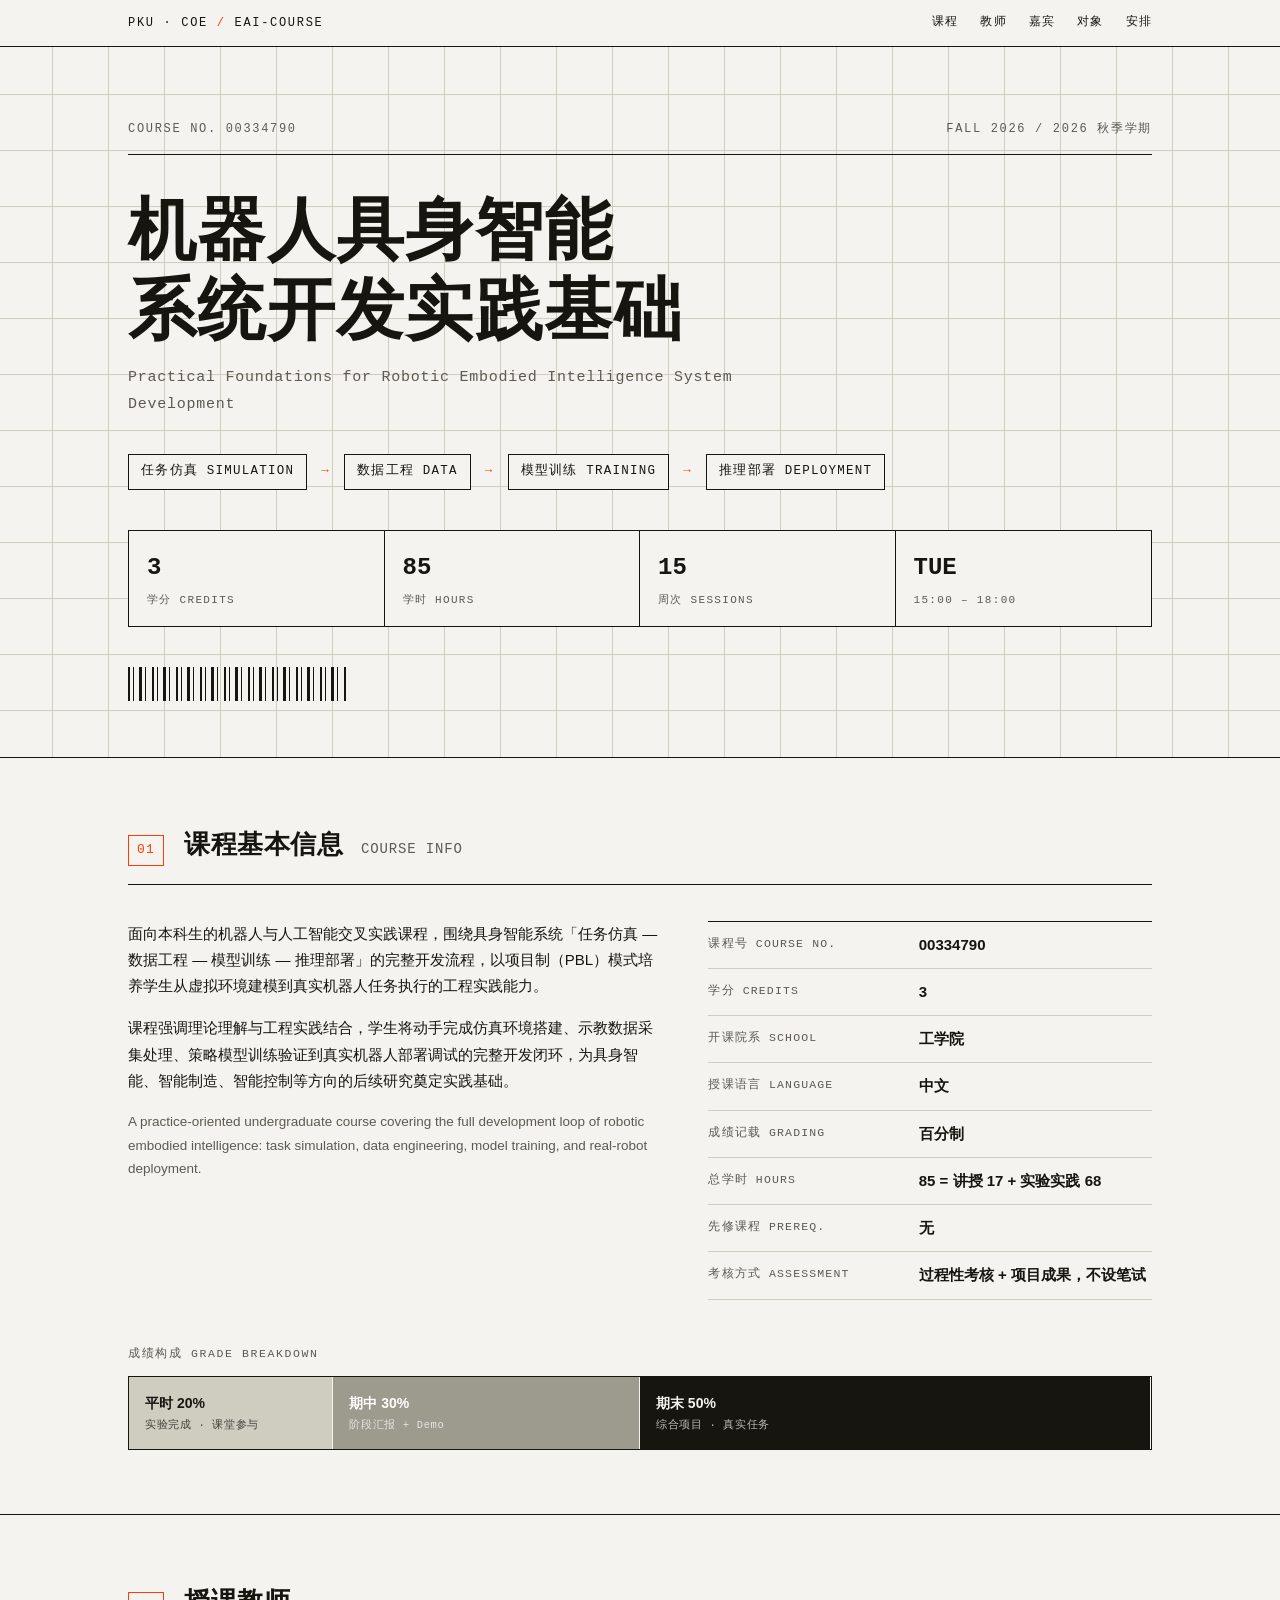
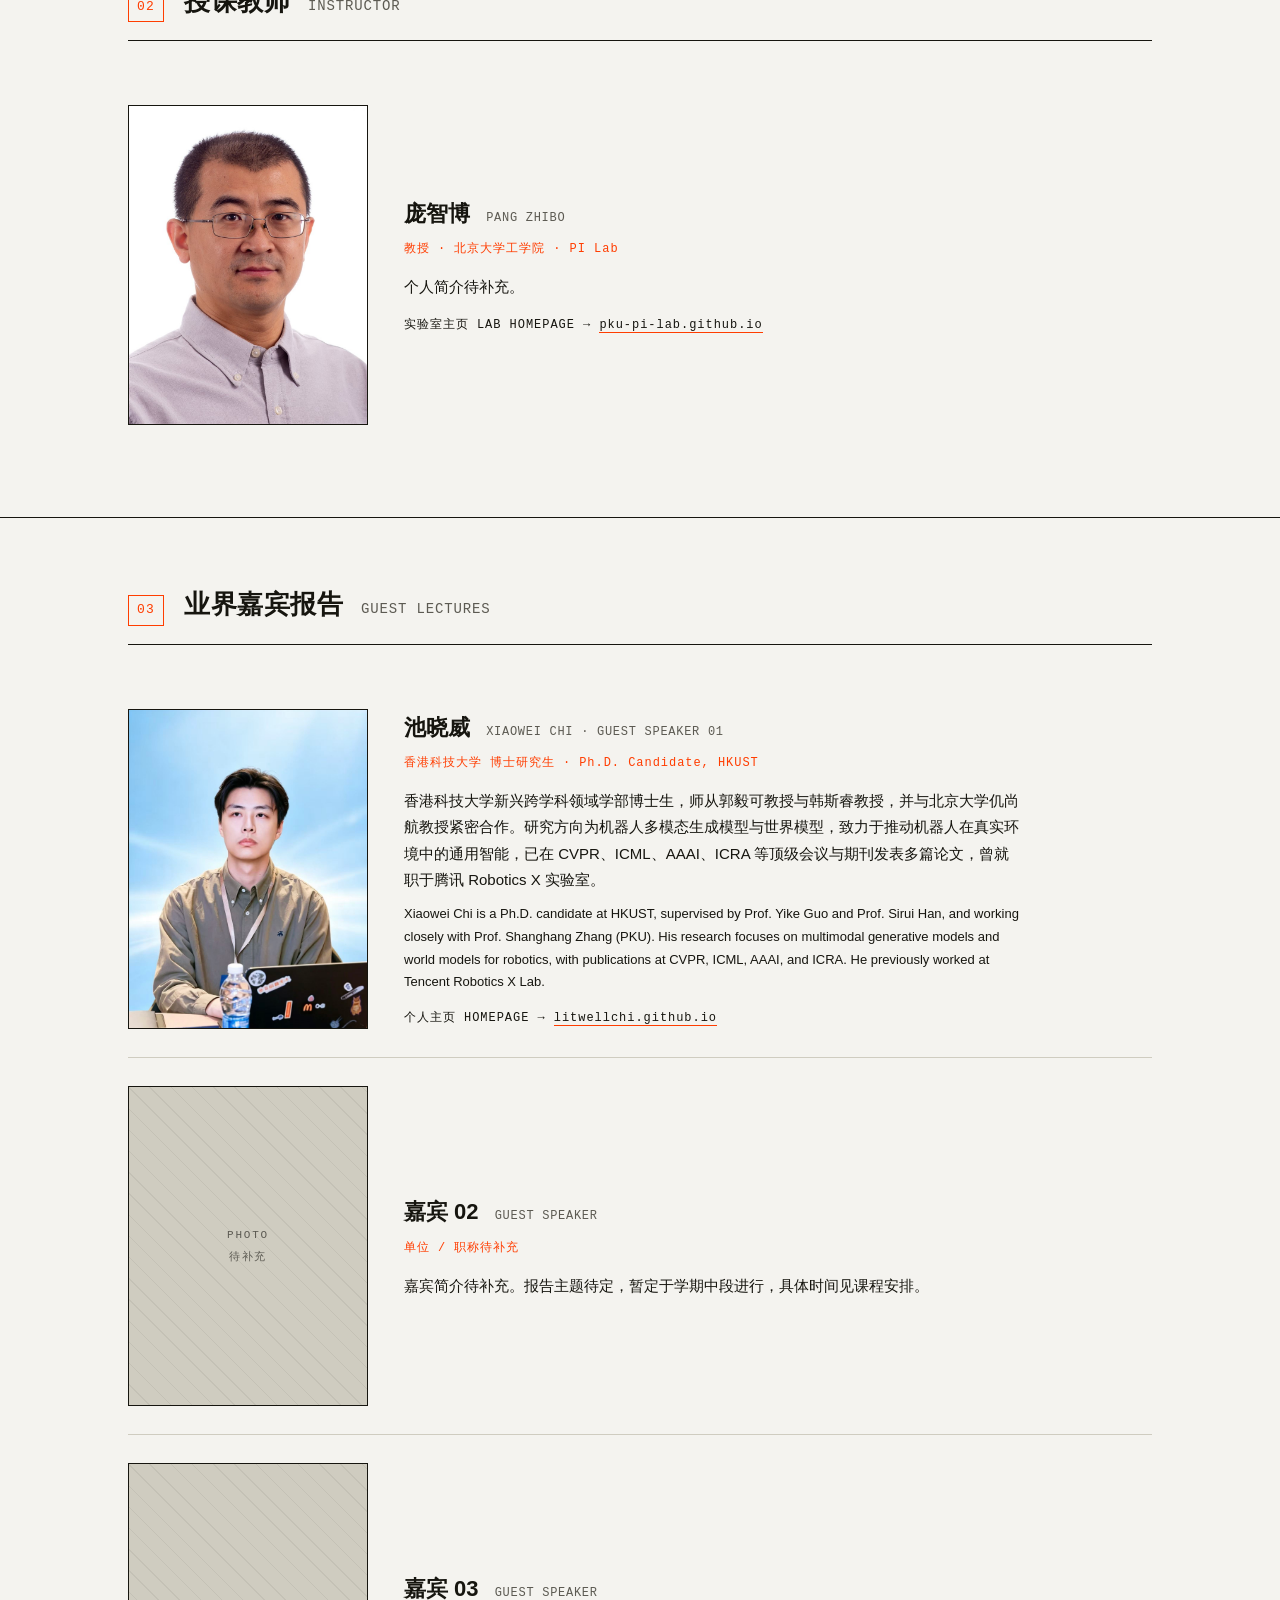
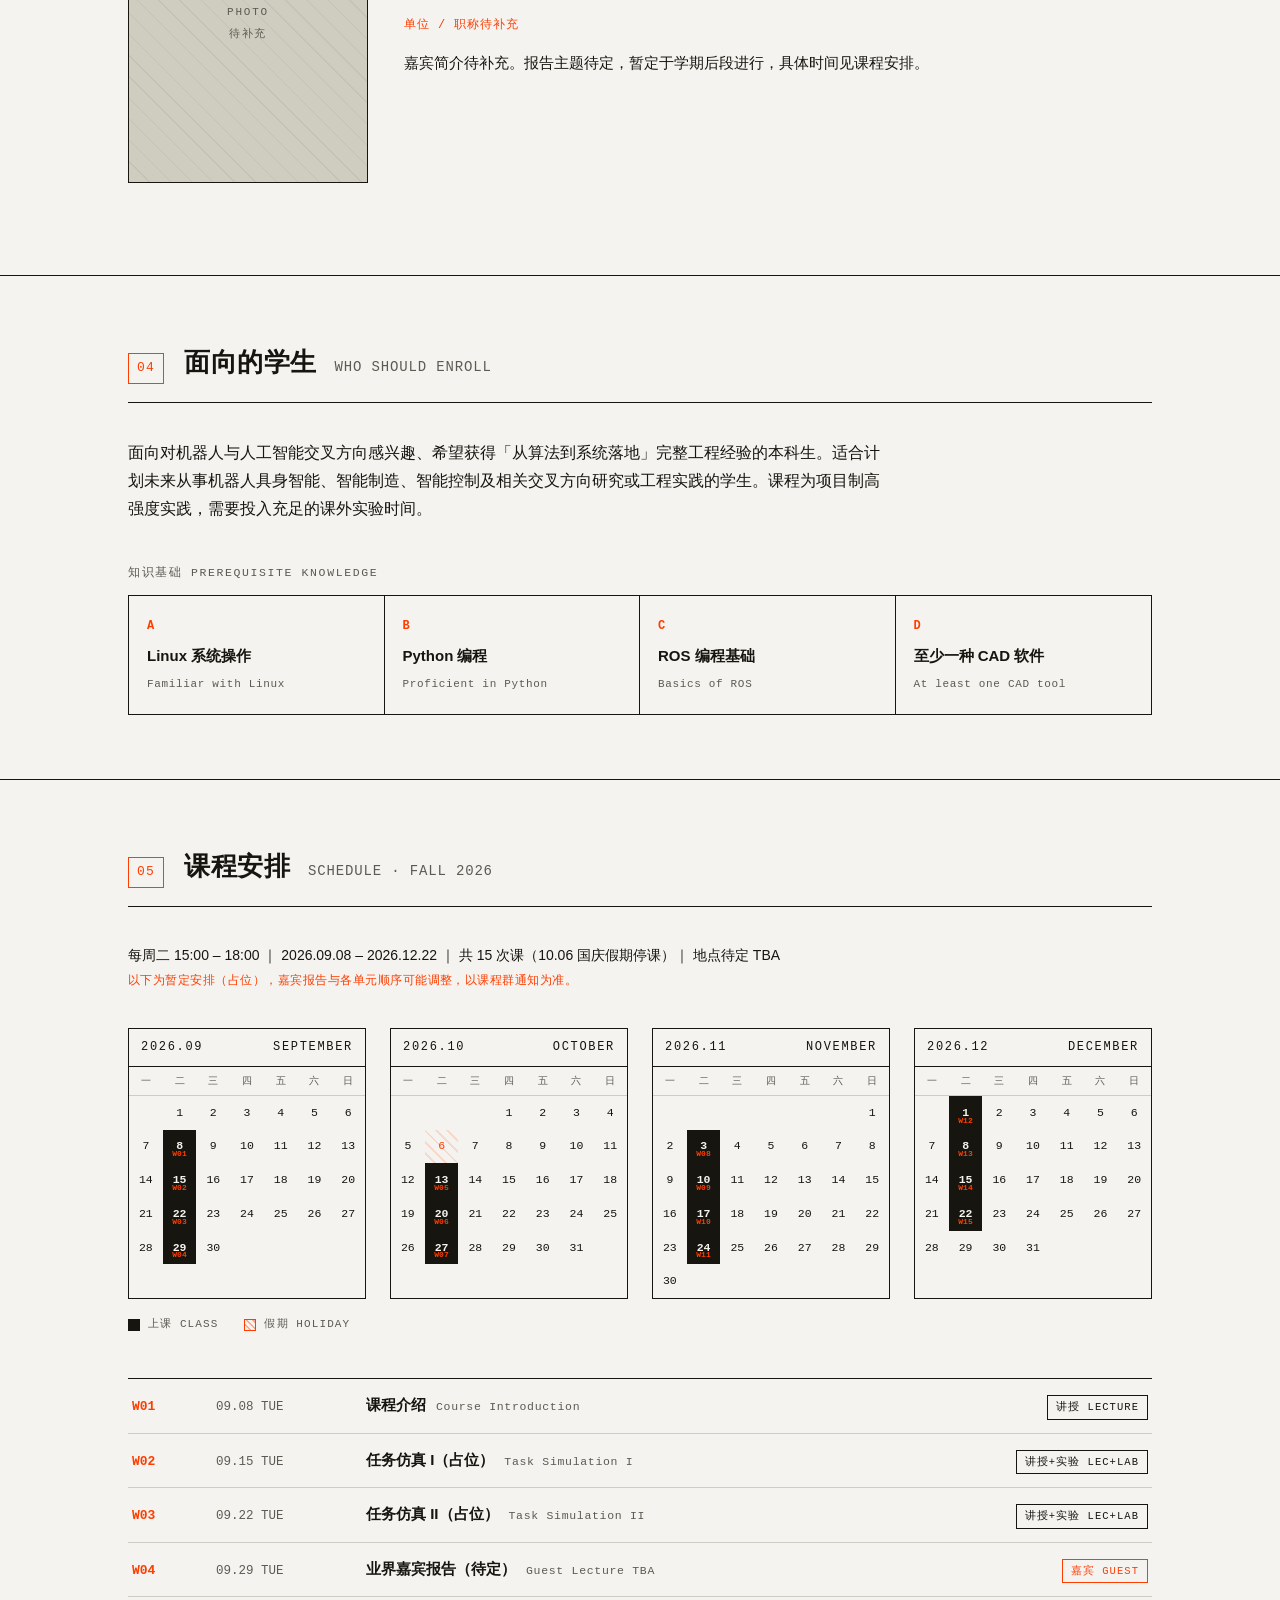
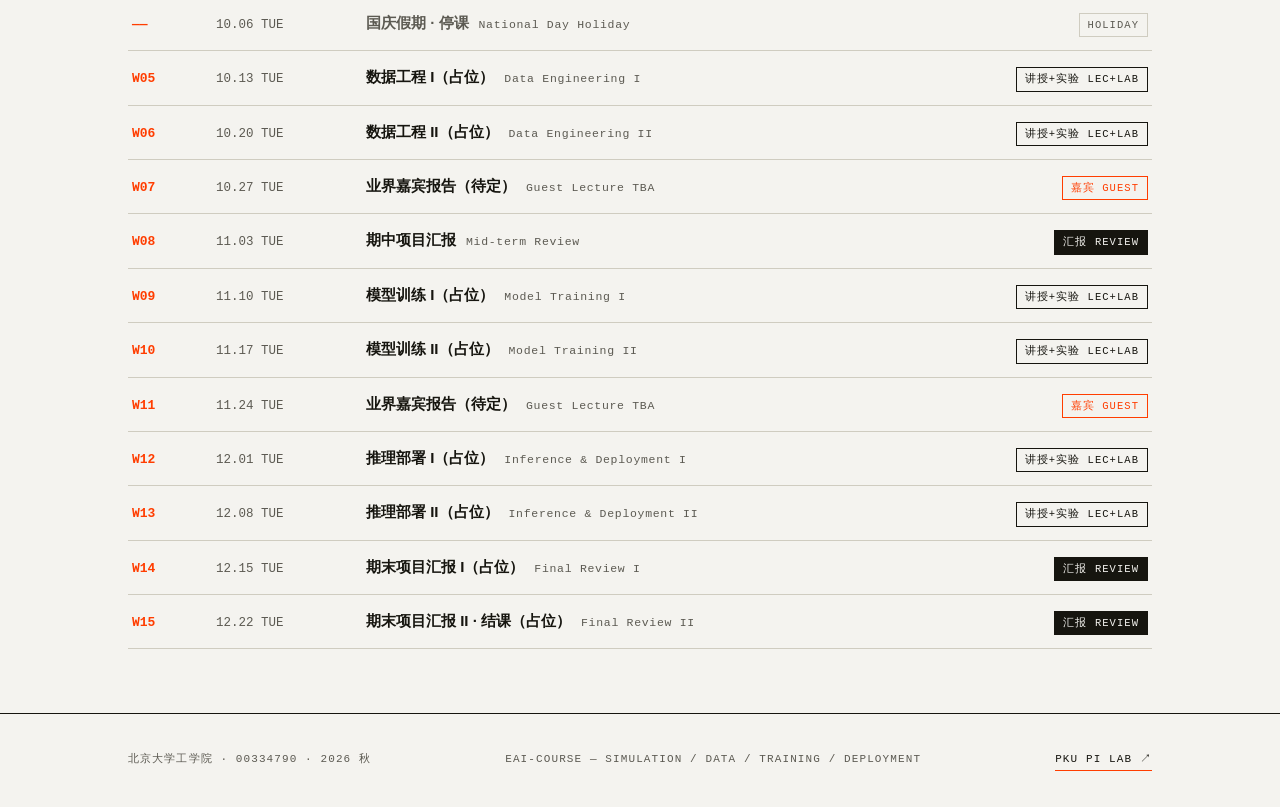
==== index.html @ 780edb06 "guest: replace Chi Xiaowei photo Co-authored-by: Cursor <cursoragent@cursor.com>" ====
<!DOCTYPE html>
<html lang="zh-CN">
<head>
  <meta charset="UTF-8" />
  <meta name="viewport" content="width=device-width, initial-scale=1.0" />
  <title>机器人具身智能系统开发实践基础 · 00334790 · 2026 秋</title>
  <meta name="description" content="北京大学工学院本科生实践课程：任务仿真 — 数据工程 — 模型训练 — 推理部署。Practical Foundations for Robotic Embodied Intelligence System Development." />
  <link rel="stylesheet" href="styles.css" />
</head>
<body>

  <!-- ══════════ TOP BAR ══════════ -->
  <header class="topbar">
    <div class="wrap topbar-inner">
      <span class="topbar-brand">PKU · COE <i>/</i> EAI-COURSE</span>
      <nav class="topbar-nav">
        <a href="#info">课程</a>
        <a href="#instructor">教师</a>
        <a href="#guests">嘉宾</a>
        <a href="#audience">对象</a>
        <a href="#schedule">安排</a>
      </nav>
    </div>
  </header>

  <!-- ══════════ HERO ══════════ -->
  <section class="hero">
    <div class="wrap">
      <div class="hero-index">
        <span>COURSE NO. 00334790</span>
        <span>FALL 2026 / 2026 秋季学期</span>
      </div>
      <h1 class="hero-title">机器人具身智能<br />系统开发实践基础</h1>
      <p class="hero-sub">Practical Foundations for Robotic Embodied Intelligence System Development</p>
      <div class="hero-pipeline">
        <span>任务仿真 SIMULATION</span><em>→</em>
        <span>数据工程 DATA</span><em>→</em>
        <span>模型训练 TRAINING</span><em>→</em>
        <span>推理部署 DEPLOYMENT</span>
      </div>
      <div class="hero-meta">
        <div><b>3</b><span>学分 CREDITS</span></div>
        <div><b>85</b><span>学时 HOURS</span></div>
        <div><b>15</b><span>周次 SESSIONS</span></div>
        <div><b>TUE</b><span>15:00 – 18:00</span></div>
      </div>
      <div class="hero-barcode" aria-hidden="true"></div>
    </div>
  </section>

  <!-- ══════════ 01 课程基本信息 ══════════ -->
  <section id="info" class="section">
    <div class="wrap">
      <div class="section-head">
        <span class="section-no">01</span>
        <h2>课程基本信息 <span class="en">COURSE INFO</span></h2>
      </div>

      <div class="info-grid">
        <div class="info-desc">
          <p>面向本科生的机器人与人工智能交叉实践课程，围绕具身智能系统「任务仿真 — 数据工程 — 模型训练 — 推理部署」的完整开发流程，以项目制（PBL）模式培养学生从虚拟环境建模到真实机器人任务执行的工程实践能力。</p>
          <p>课程强调理论理解与工程实践结合，学生将动手完成仿真环境搭建、示教数据采集处理、策略模型训练验证到真实机器人部署调试的完整开发闭环，为具身智能、智能制造、智能控制等方向的后续研究奠定实践基础。</p>
          <p class="note">A practice-oriented undergraduate course covering the full development loop of robotic embodied intelligence: task simulation, data engineering, model training, and real-robot deployment.</p>
        </div>

        <dl class="spec">
          <div><dt>课程号 COURSE NO.</dt><dd>00334790</dd></div>
          <div><dt>学分 CREDITS</dt><dd>3</dd></div>
          <div><dt>开课院系 SCHOOL</dt><dd>工学院</dd></div>
          <div><dt>授课语言 LANGUAGE</dt><dd>中文</dd></div>
          <div><dt>成绩记载 GRADING</dt><dd>百分制</dd></div>
          <div><dt>总学时 HOURS</dt><dd>85 = 讲授 17 + 实验实践 68</dd></div>
          <div><dt>先修课程 PREREQ.</dt><dd>无</dd></div>
          <div><dt>考核方式 ASSESSMENT</dt><dd>过程性考核 + 项目成果，不设笔试</dd></div>
        </dl>
      </div>

      <div class="grading">
        <span class="grading-label">成绩构成 GRADE BREAKDOWN</span>
        <div class="grading-bar">
          <div class="g1" style="width:20%"><b>平时 20%</b><span>实验完成 · 课堂参与</span></div>
          <div class="g2" style="width:30%"><b>期中 30%</b><span>阶段汇报 + Demo</span></div>
          <div class="g3" style="width:50%"><b>期末 50%</b><span>综合项目 · 真实任务</span></div>
        </div>
      </div>
    </div>
  </section>

  <!-- ══════════ 02 授课教师 ══════════ -->
  <section id="instructor" class="section">
    <div class="wrap">
      <div class="section-head">
        <span class="section-no">02</span>
        <h2>授课教师 <span class="en">INSTRUCTOR</span></h2>
      </div>

      <div class="person">
          <div class="person-photo"><img src="images/instructor-pangzhibo.jpg" alt="庞智博" /></div>
          <div class="person-info">
            <h3>庞智博 <span class="en">PANG ZHIBO</span></h3>
          <p class="person-title">教授 · 北京大学工学院 · PI Lab</p>
          <p class="person-bio">个人简介待补充。<!-- 可在此填写研究方向、代表成果等 --></p>
          <p class="person-link">
            实验室主页 LAB HOMEPAGE →
            <a href="https://pku-pi-lab.github.io/" target="_blank" rel="noopener">pku-pi-lab.github.io</a>
          </p>
        </div>
      </div>
    </div>
  </section>

  <!-- ══════════ 03 业界嘉宾 ══════════ -->
  <section id="guests" class="section">
    <div class="wrap">
      <div class="section-head">
        <span class="section-no">03</span>
        <h2>业界嘉宾报告 <span class="en">GUEST LECTURES</span></h2>
      </div>

      <div class="guests">
        <div class="person guest">
          <div class="person-photo"><img src="images/guest-xiaowei-chi.jpg" alt="池晓威 Xiaowei Chi" /></div>
          <div class="person-info">
            <h3>池晓威 <span class="en">XIAOWEI CHI · GUEST SPEAKER 01</span></h3>
            <p class="person-title">香港科技大学 博士研究生 · Ph.D. Candidate, HKUST</p>
            <p class="person-bio">香港科技大学新兴跨学科领域学部博士生，师从郭毅可教授与韩斯睿教授，并与北京大学仉尚航教授紧密合作。研究方向为机器人多模态生成模型与世界模型，致力于推动机器人在真实环境中的通用智能，已在 CVPR、ICML、AAAI、ICRA 等顶级会议与期刊发表多篇论文，曾就职于腾讯 Robotics X 实验室。</p>
            <p class="person-bio en-bio">Xiaowei Chi is a Ph.D. candidate at HKUST, supervised by Prof. Yike Guo and Prof. Sirui Han, and working closely with Prof. Shanghang Zhang (PKU). His research focuses on multimodal generative models and world models for robotics, with publications at CVPR, ICML, AAAI, and ICRA. He previously worked at Tencent Robotics X Lab.</p>
            <p class="person-link">
              个人主页 HOMEPAGE →
              <a href="https://litwellchi.github.io/" target="_blank" rel="noopener">litwellchi.github.io</a>
            </p>
          </div>
        </div>
        <div class="person guest">
          <div class="person-photo"><span>PHOTO<br />待补充</span></div>
          <div class="person-info">
            <h3>嘉宾 02 <span class="en">GUEST SPEAKER</span></h3>
            <p class="person-title">单位 / 职称待补充</p>
            <p class="person-bio">嘉宾简介待补充。报告主题待定，暂定于学期中段进行，具体时间见课程安排。</p>
          </div>
        </div>
        <div class="person guest">
          <div class="person-photo"><span>PHOTO<br />待补充</span></div>
          <div class="person-info">
            <h3>嘉宾 03 <span class="en">GUEST SPEAKER</span></h3>
            <p class="person-title">单位 / 职称待补充</p>
            <p class="person-bio">嘉宾简介待补充。报告主题待定，暂定于学期后段进行，具体时间见课程安排。</p>
          </div>
        </div>
      </div>
    </div>
  </section>

  <!-- ══════════ 04 面向学生 ══════════ -->
  <section id="audience" class="section">
    <div class="wrap">
      <div class="section-head">
        <span class="section-no">04</span>
        <h2>面向的学生 <span class="en">WHO SHOULD ENROLL</span></h2>
      </div>
      <div class="audience">
        <p>面向对机器人与人工智能交叉方向感兴趣、希望获得「从算法到系统落地」完整工程经验的本科生。适合计划未来从事机器人具身智能、智能制造、智能控制及相关交叉方向研究或工程实践的学生。课程为项目制高强度实践，需要投入充足的课外实验时间。</p>
      </div>

      <div class="prereq">
        <span class="prereq-label">知识基础 PREREQUISITE KNOWLEDGE</span>
        <div class="prereq-grid">
          <div class="prereq-item"><span class="prereq-no">A</span><b>Linux 系统操作</b><span class="en">Familiar with Linux</span></div>
          <div class="prereq-item"><span class="prereq-no">B</span><b>Python 编程</b><span class="en">Proficient in Python</span></div>
          <div class="prereq-item"><span class="prereq-no">C</span><b>ROS 编程基础</b><span class="en">Basics of ROS</span></div>
          <div class="prereq-item"><span class="prereq-no">D</span><b>至少一种 CAD 软件</b><span class="en">At least one CAD tool</span></div>
        </div>
      </div>
    </div>
  </section>

  <!-- ══════════ 05 课程安排 ══════════ -->
  <section id="schedule" class="section">
    <div class="wrap">
      <div class="section-head">
        <span class="section-no">05</span>
        <h2>课程安排 <span class="en">SCHEDULE · FALL 2026</span></h2>
      </div>

      <p class="schedule-note">
        每周二 15:00 – 18:00 ｜ 2026.09.08 – 2026.12.22 ｜ 共 15 次课（10.06 国庆假期停课）｜ 地点待定 TBA<br />
        <em>以下为暂定安排（占位），嘉宾报告与各单元顺序可能调整，以课程群通知为准。</em>
      </p>

      <div id="calendar" class="calendar"></div>

      <div class="legend">
        <span><i class="dot dot-class"></i>上课 CLASS</span>
        <span><i class="dot dot-holiday"></i>假期 HOLIDAY</span>
      </div>

      <div id="session-list" class="session-list"></div>
    </div>
  </section>

  <!-- ══════════ FOOTER ══════════ -->
  <footer class="footer">
    <div class="wrap footer-inner">
      <span>北京大学工学院 · 00334790 · 2026 秋</span>
      <span>EAI-COURSE — SIMULATION / DATA / TRAINING / DEPLOYMENT</span>
      <a href="https://pku-pi-lab.github.io/" target="_blank" rel="noopener">PKU PI LAB ↗</a>
    </div>
  </footer>

  <script src="main.js"></script>
</body>
</html>
---- styles.css ----
/* ─────────────────────────────────────────────
   EAI-COURSE 00334790 · INDUSTRIAL MINIMAL
   ───────────────────────────────────────────── */
:root {
  --paper: #f4f3ef;
  --ink: #16150f;
  --ink-soft: #5c5a52;
  --line: #16150f;
  --line-soft: #cfccc0;
  --accent: #ff3d00;
  --mono: "JetBrains Mono", ui-monospace, "Cascadia Mono", Consolas, "Courier New", monospace;
  --sans: "Helvetica Neue", Helvetica, Arial, "PingFang SC", "Hiragino Sans GB", "Microsoft YaHei", sans-serif;
}

* { margin: 0; padding: 0; box-sizing: border-box; }

html { scroll-behavior: smooth; }

body {
  background: var(--paper);
  color: var(--ink);
  font-family: var(--sans);
  font-size: 15px;
  line-height: 1.75;
  -webkit-font-smoothing: antialiased;
}

.wrap { max-width: 1080px; margin: 0 auto; padding: 0 28px; }

.en { font-family: var(--mono); font-weight: 400; letter-spacing: .06em; }

/* ── TOP BAR ── */
.topbar {
  position: sticky; top: 0; z-index: 50;
  background: var(--paper);
  border-bottom: 1px solid var(--line);
}
.topbar-inner {
  display: flex; justify-content: space-between; align-items: center;
  height: 46px;
}
.topbar-brand {
  font-family: var(--mono); font-size: 12px; letter-spacing: .14em;
}
.topbar-brand i { font-style: normal; color: var(--accent); }
.topbar-nav { display: flex; gap: 22px; }
.topbar-nav a {
  font-family: var(--mono); font-size: 12px; letter-spacing: .1em;
  color: var(--ink); text-decoration: none;
  border-bottom: 1px solid transparent;
}
.topbar-nav a:hover { color: var(--accent); border-bottom-color: var(--accent); }

/* ── HERO ── */
.hero {
  border-bottom: 1px solid var(--line);
  padding: 72px 0 56px;
  background-image:
    linear-gradient(var(--line-soft) 1px, transparent 1px),
    linear-gradient(90deg, var(--line-soft) 1px, transparent 1px);
  background-size: 56px 56px;
  background-position: center;
}
.hero-index {
  display: flex; justify-content: space-between; flex-wrap: wrap; gap: 8px;
  font-family: var(--mono); font-size: 12px; letter-spacing: .14em;
  color: var(--ink-soft);
  border-bottom: 1px solid var(--line);
  padding-bottom: 14px; margin-bottom: 34px;
}
.hero-title {
  font-size: clamp(38px, 6.5vw, 68px);
  line-height: 1.18; font-weight: 800; letter-spacing: .02em;
}
.hero-sub {
  margin-top: 16px;
  font-family: var(--mono); font-size: clamp(12px, 1.6vw, 15px);
  letter-spacing: .05em; color: var(--ink-soft);
  max-width: 720px;
}
.hero-pipeline {
  margin-top: 36px;
  display: flex; flex-wrap: wrap; gap: 10px 14px; align-items: center;
  font-family: var(--mono); font-size: 12.5px; letter-spacing: .1em;
}
.hero-pipeline span { border: 1px solid var(--line); padding: 6px 12px; background: var(--paper); }
.hero-pipeline em { font-style: normal; color: var(--accent); font-weight: 700; }
.hero-meta {
  margin-top: 40px;
  display: grid; grid-template-columns: repeat(4, 1fr);
  border: 1px solid var(--line);
  background: var(--paper);
}
.hero-meta div {
  padding: 16px 18px;
  border-right: 1px solid var(--line);
  display: flex; flex-direction: column; gap: 2px;
}
.hero-meta div:last-child { border-right: none; }
.hero-meta b { font-family: var(--mono); font-size: 24px; font-weight: 700; }
.hero-meta span { font-family: var(--mono); font-size: 11px; letter-spacing: .12em; color: var(--ink-soft); }
.hero-barcode {
  margin-top: 40px; height: 34px; width: 220px;
  background: repeating-linear-gradient(90deg,
    var(--ink) 0 2px, transparent 2px 5px,
    var(--ink) 5px 6px, transparent 6px 11px,
    var(--ink) 11px 14px, transparent 14px 17px,
    var(--ink) 17px 18px, transparent 18px 24px);
}

/* ── SECTIONS ── */
.section { border-bottom: 1px solid var(--line); padding: 64px 0; }
.section-head {
  display: flex; align-items: baseline; gap: 20px;
  border-bottom: 1px solid var(--line);
  padding-bottom: 16px; margin-bottom: 36px;
}
.section-no {
  font-family: var(--mono); font-size: 13px; letter-spacing: .1em;
  color: var(--accent); border: 1px solid var(--accent);
  padding: 3px 8px;
}
.section h2 { font-size: 26px; font-weight: 800; letter-spacing: .02em; }
.section h2 .en { font-size: 14px; color: var(--ink-soft); margin-left: 10px; }

/* ── 01 INFO ── */
.info-grid {
  display: grid; grid-template-columns: 1.2fr 1fr; gap: 48px;
}
.info-desc p { margin-bottom: 16px; }
.info-desc .note { color: var(--ink-soft); font-size: 13.5px; }
.spec { border-top: 1px solid var(--line); }
.spec div {
  display: grid; grid-template-columns: 1fr 1.2fr; gap: 16px;
  padding: 10px 0; border-bottom: 1px solid var(--line-soft);
}
.spec dt { font-family: var(--mono); font-size: 11.5px; letter-spacing: .1em; color: var(--ink-soft); padding-top: 2px; }
.spec dd { font-weight: 600; }

.grading { margin-top: 44px; }
.grading-label, .prereq-label {
  display: block;
  font-family: var(--mono); font-size: 11.5px; letter-spacing: .14em;
  color: var(--ink-soft); margin-bottom: 12px;
}
.grading-bar { display: flex; border: 1px solid var(--line); height: 74px; }
.grading-bar > div {
  display: flex; flex-direction: column; justify-content: center;
  padding: 0 16px; border-right: 1px solid var(--paper);
  overflow: hidden; white-space: nowrap;
}
.grading-bar b { font-size: 14px; }
.grading-bar span { font-family: var(--mono); font-size: 10.5px; letter-spacing: .06em; opacity: .75; }
.grading-bar .g1 { background: var(--line-soft); }
.grading-bar .g2 { background: #9d9a8e; color: #fff; }
.grading-bar .g3 { background: var(--ink); color: var(--paper); }

/* ── 02/03 PEOPLE ── */
.person {
  display: grid; grid-template-columns: 240px 1fr; gap: 36px;
  padding: 28px 0; border-bottom: 1px solid var(--line-soft);
}
.person:last-child { border-bottom: none; }
.person-photo {
  aspect-ratio: 3 / 4;
  border: 1px solid var(--line);
  background:
    repeating-linear-gradient(45deg, transparent 0 14px, rgba(22,21,15,.06) 14px 15px),
    var(--line-soft);
  display: flex; align-items: center; justify-content: center;
  font-family: var(--mono); font-size: 11px; letter-spacing: .16em;
  color: var(--ink-soft); text-align: center; line-height: 2;
  overflow: hidden;
}
.person-photo img { width: 100%; height: 100%; object-fit: cover; display: block; }
.en-bio { font-size: 13px; color: var(--ink-soft); margin-top: 10px; }
.person-info { align-self: center; }
.person-info h3 { font-size: 22px; font-weight: 800; }
.person-info h3 .en { font-size: 12px; color: var(--ink-soft); margin-left: 10px; }
.person-title {
  font-family: var(--mono); font-size: 12px; letter-spacing: .08em;
  color: var(--accent); margin: 6px 0 14px;
}
.person-bio { color: var(--ink); max-width: 620px; }
.person-link {
  margin-top: 14px;
  font-family: var(--mono); font-size: 12px; letter-spacing: .08em;
}
.person-link a { color: var(--ink); border-bottom: 1px solid var(--accent); text-decoration: none; }
.person-link a:hover { color: var(--accent); }

/* ── 04 AUDIENCE / PREREQ ── */
.audience p { max-width: 760px; font-size: 16px; }
.prereq { margin-top: 40px; }
.prereq-grid {
  display: grid; grid-template-columns: repeat(4, 1fr);
  border: 1px solid var(--line);
}
.prereq-item {
  padding: 20px 18px;
  border-right: 1px solid var(--line);
  display: flex; flex-direction: column; gap: 6px;
}
.prereq-item:last-child { border-right: none; }
.prereq-no {
  font-family: var(--mono); font-size: 12px; font-weight: 700;
  color: var(--accent);
}
.prereq-item b { font-size: 15px; }
.prereq-item .en { font-size: 11px; color: var(--ink-soft); }

/* ── 05 SCHEDULE ── */
.schedule-note { margin-bottom: 36px; font-size: 14px; }
.schedule-note em { font-style: normal; color: var(--accent); font-family: var(--mono); font-size: 12px; letter-spacing: .04em; }

.calendar {
  display: grid; grid-template-columns: repeat(4, 1fr); gap: 24px;
}
.cal-month { border: 1px solid var(--line); background: var(--paper); }
.cal-month-head {
  font-family: var(--mono); font-size: 12px; letter-spacing: .14em;
  border-bottom: 1px solid var(--line);
  padding: 8px 12px; display: flex; justify-content: space-between;
}
.cal-grid {
  display: grid; grid-template-columns: repeat(7, 1fr);
}
.cal-grid .cal-dow {
  font-family: var(--mono); font-size: 10px; color: var(--ink-soft);
  text-align: center; padding: 6px 0 4px;
  border-bottom: 1px solid var(--line-soft);
}
.cal-cell {
  aspect-ratio: 1; display: flex; align-items: center; justify-content: center;
  font-family: var(--mono); font-size: 11.5px;
  position: relative;
}
.cal-cell.empty { background: transparent; }
.cal-cell.class {
  background: var(--ink); color: var(--paper); font-weight: 700;
}
.cal-cell.class::after {
  content: attr(data-w);
  position: absolute; bottom: 2px; left: 0; right: 0;
  font-size: 8px; text-align: center; color: var(--accent); letter-spacing: .02em;
}
.cal-cell.holiday {
  color: var(--accent);
  background: repeating-linear-gradient(45deg, transparent 0 6px, rgba(255,61,0,.14) 6px 8px);
}
.legend {
  display: flex; gap: 26px; margin-top: 16px;
  font-family: var(--mono); font-size: 11px; letter-spacing: .1em; color: var(--ink-soft);
}
.legend span { display: flex; align-items: center; gap: 8px; }
.dot { width: 12px; height: 12px; display: inline-block; }
.dot-class { background: var(--ink); }
.dot-holiday { background: repeating-linear-gradient(45deg, transparent 0 3px, rgba(255,61,0,.4) 3px 4.5px); border: 1px solid var(--accent); }

.session-list { margin-top: 44px; border-top: 1px solid var(--line); }
.session-row {
  display: grid; grid-template-columns: 64px 130px 1fr auto; gap: 20px;
  align-items: baseline;
  padding: 13px 4px; border-bottom: 1px solid var(--line-soft);
}
.session-row:hover { background: rgba(22,21,15,.04); }
.session-w { font-family: var(--mono); font-size: 13px; font-weight: 700; color: var(--accent); }
.session-date { font-family: var(--mono); font-size: 12.5px; color: var(--ink-soft); }
.session-topic b { font-weight: 700; }
.session-topic .en { font-size: 11.5px; color: var(--ink-soft); margin-left: 10px; }
.session-tag {
  font-family: var(--mono); font-size: 10.5px; letter-spacing: .1em;
  border: 1px solid var(--line); padding: 2px 8px; white-space: nowrap;
}
.session-row.tag-guest .session-tag { border-color: var(--accent); color: var(--accent); }
.session-row.tag-review .session-tag { background: var(--ink); color: var(--paper); border-color: var(--ink); }
.session-row.holiday-row { color: var(--ink-soft); }
.session-row.holiday-row .session-tag { border-color: var(--line-soft); color: var(--ink-soft); }

/* ── FOOTER ── */
.footer { padding: 36px 0; }
.footer-inner {
  display: flex; justify-content: space-between; flex-wrap: wrap; gap: 12px;
  font-family: var(--mono); font-size: 11px; letter-spacing: .1em; color: var(--ink-soft);
}
.footer a { color: var(--ink); text-decoration: none; border-bottom: 1px solid var(--accent); }
.footer a:hover { color: var(--accent); }

/* ── RESPONSIVE ── */
@media (max-width: 900px) {
  .info-grid { grid-template-columns: 1fr; gap: 28px; }
  .calendar { grid-template-columns: repeat(2, 1fr); }
  .prereq-grid { grid-template-columns: repeat(2, 1fr); }
  .prereq-item:nth-child(2) { border-right: none; }
  .prereq-item:nth-child(-n+2) { border-bottom: 1px solid var(--line); }
  .hero-meta { grid-template-columns: repeat(2, 1fr); }
  .hero-meta div:nth-child(2) { border-right: none; }
  .hero-meta div:nth-child(-n+2) { border-bottom: 1px solid var(--line); }
  .person { grid-template-columns: 1fr; }
  .person-photo { max-width: 240px; }
}
@media (max-width: 560px) {
  .calendar { grid-template-columns: 1fr; }
  .session-row { grid-template-columns: 48px 1fr; grid-template-rows: auto auto; }
  .session-tag { grid-column: 2; justify-self: start; }
  .grading-bar { height: auto; flex-direction: column; }
  .grading-bar > div { width: 100% !important; border-right: none; border-bottom: 1px solid var(--paper); padding: 12px 16px; }
  .topbar-nav { gap: 12px; }
}
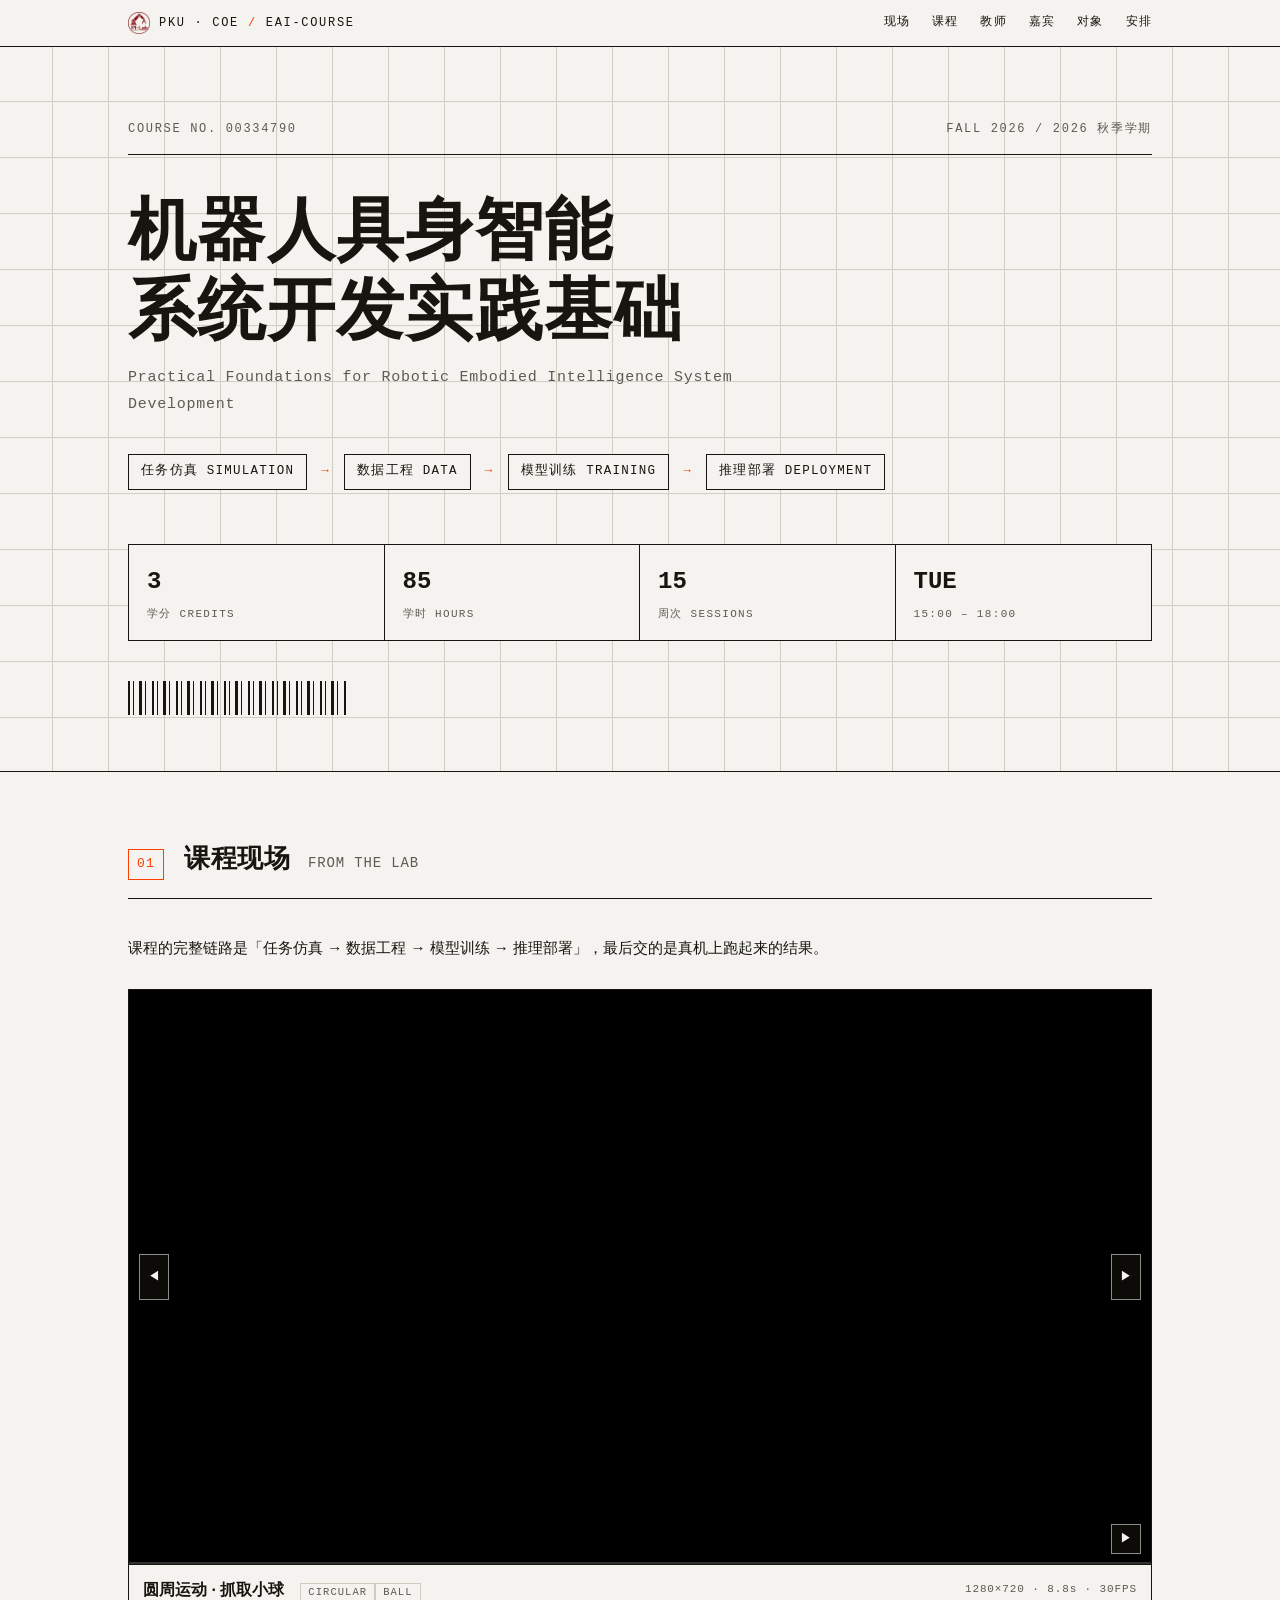
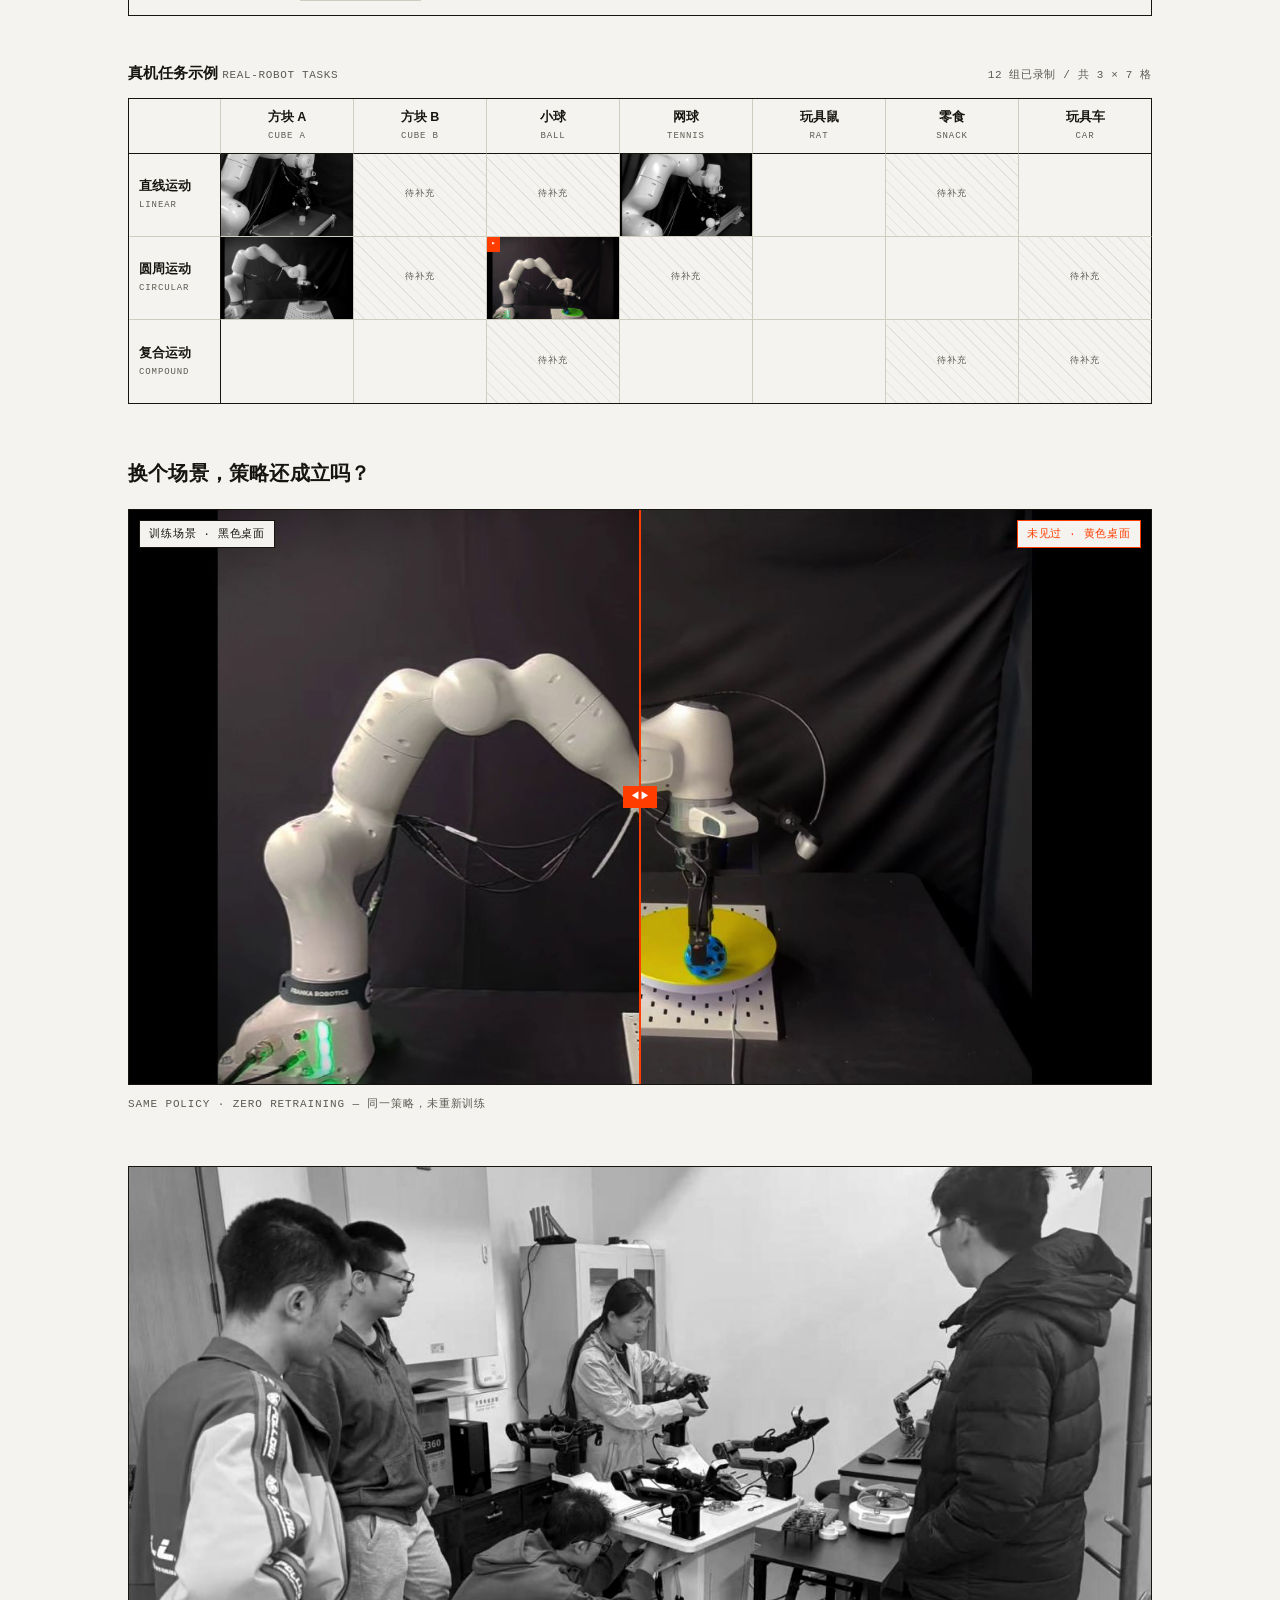
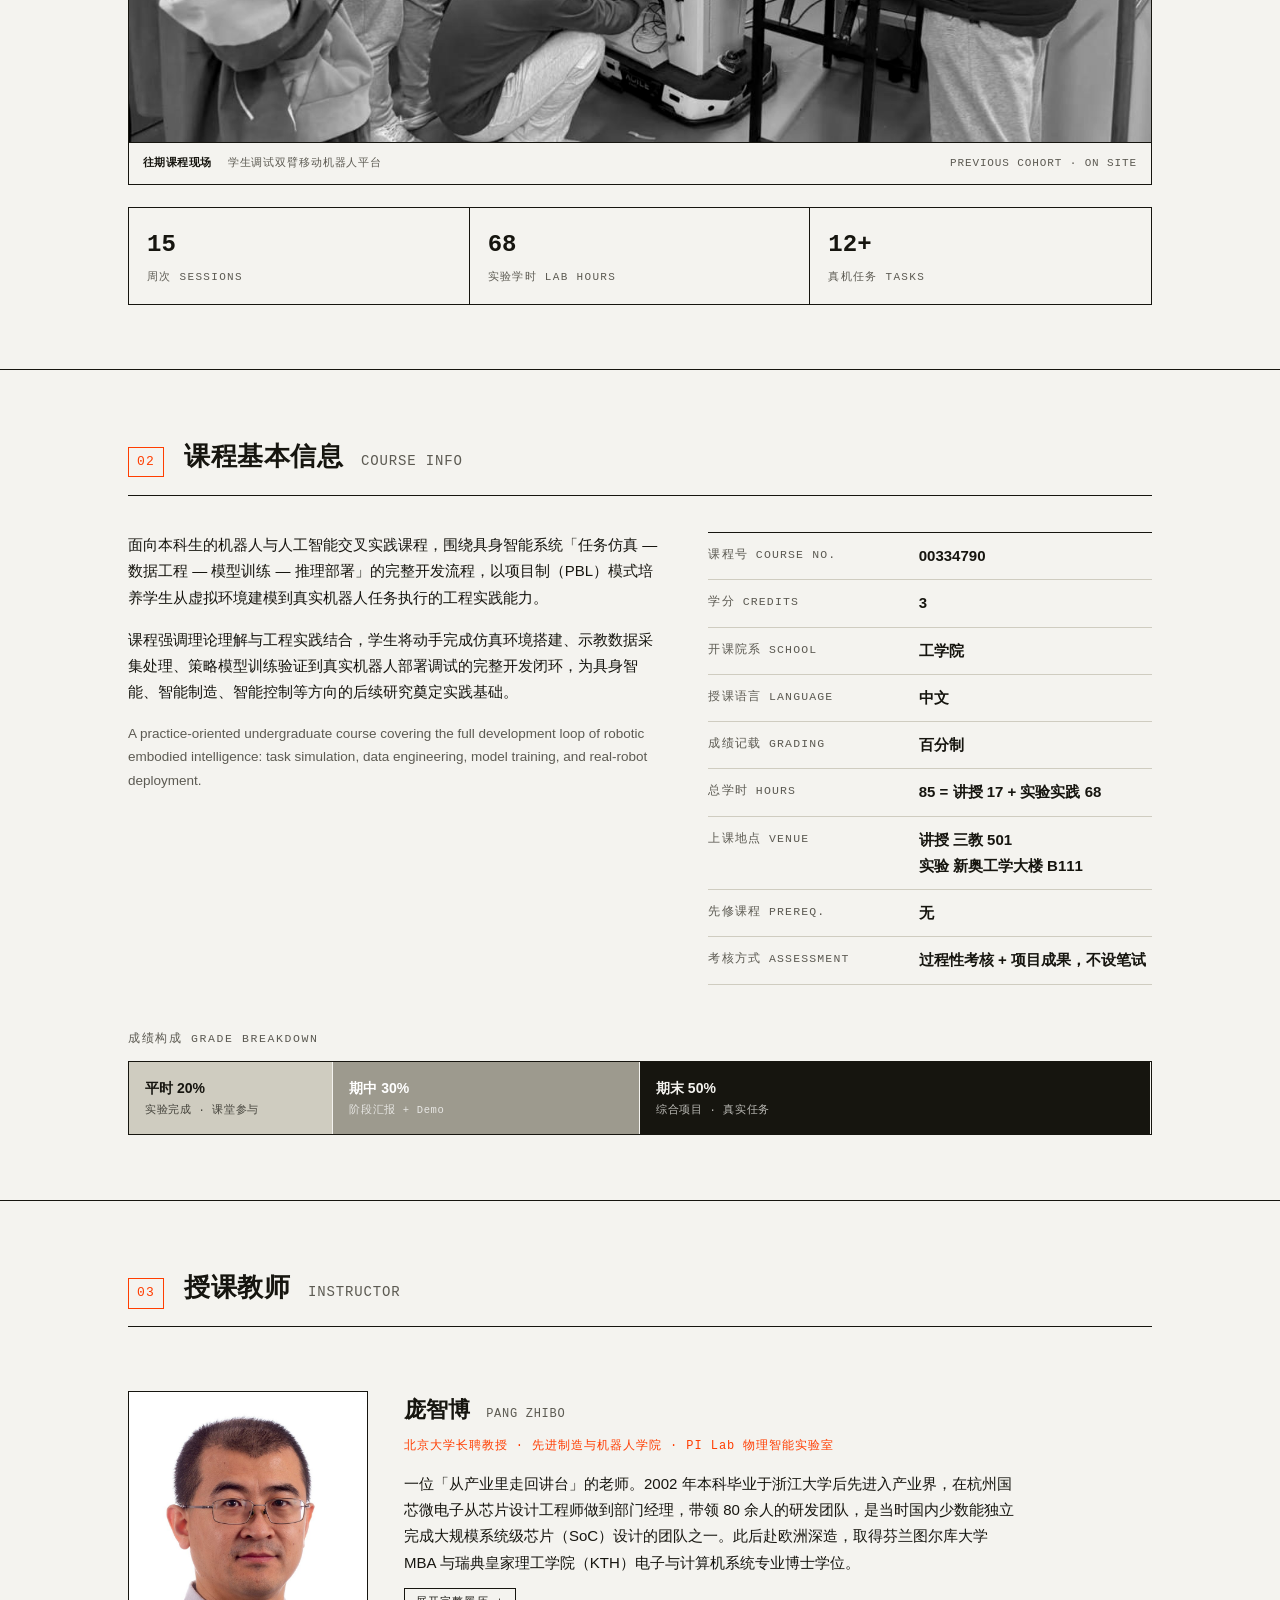
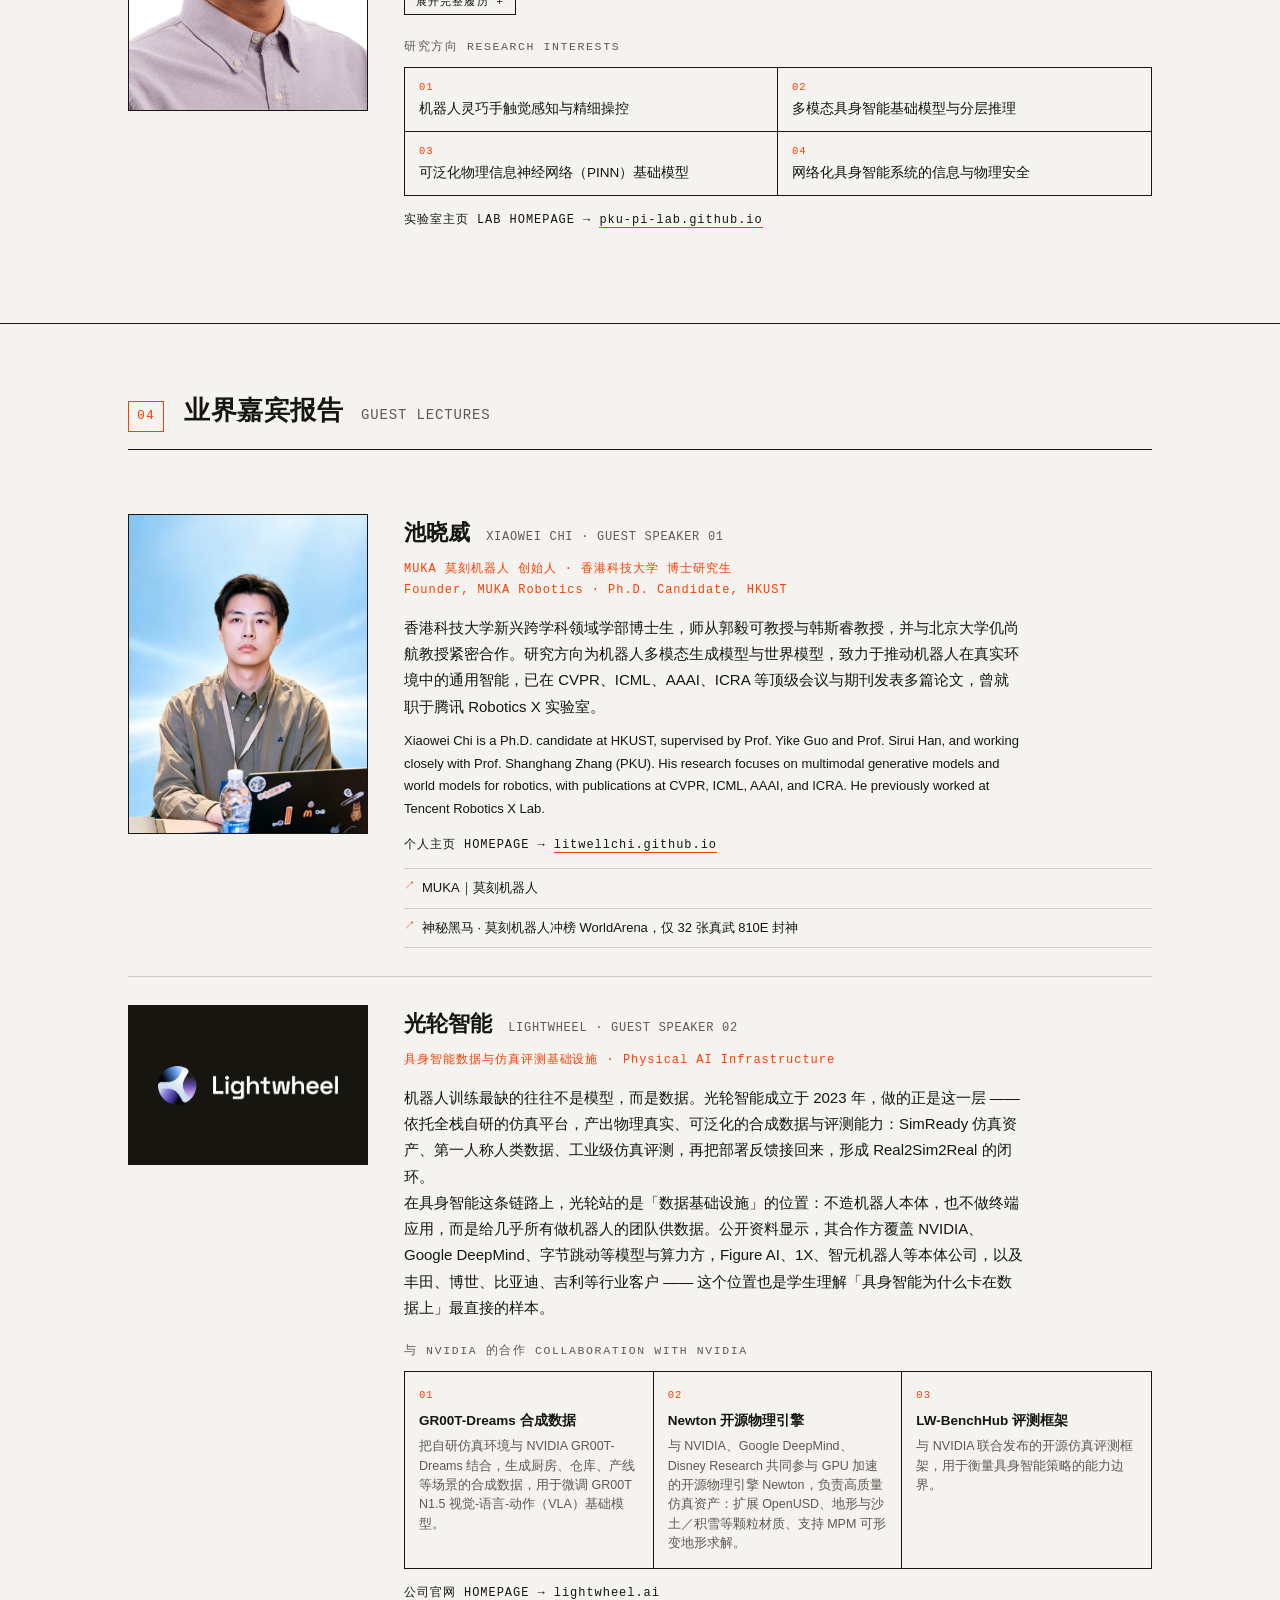
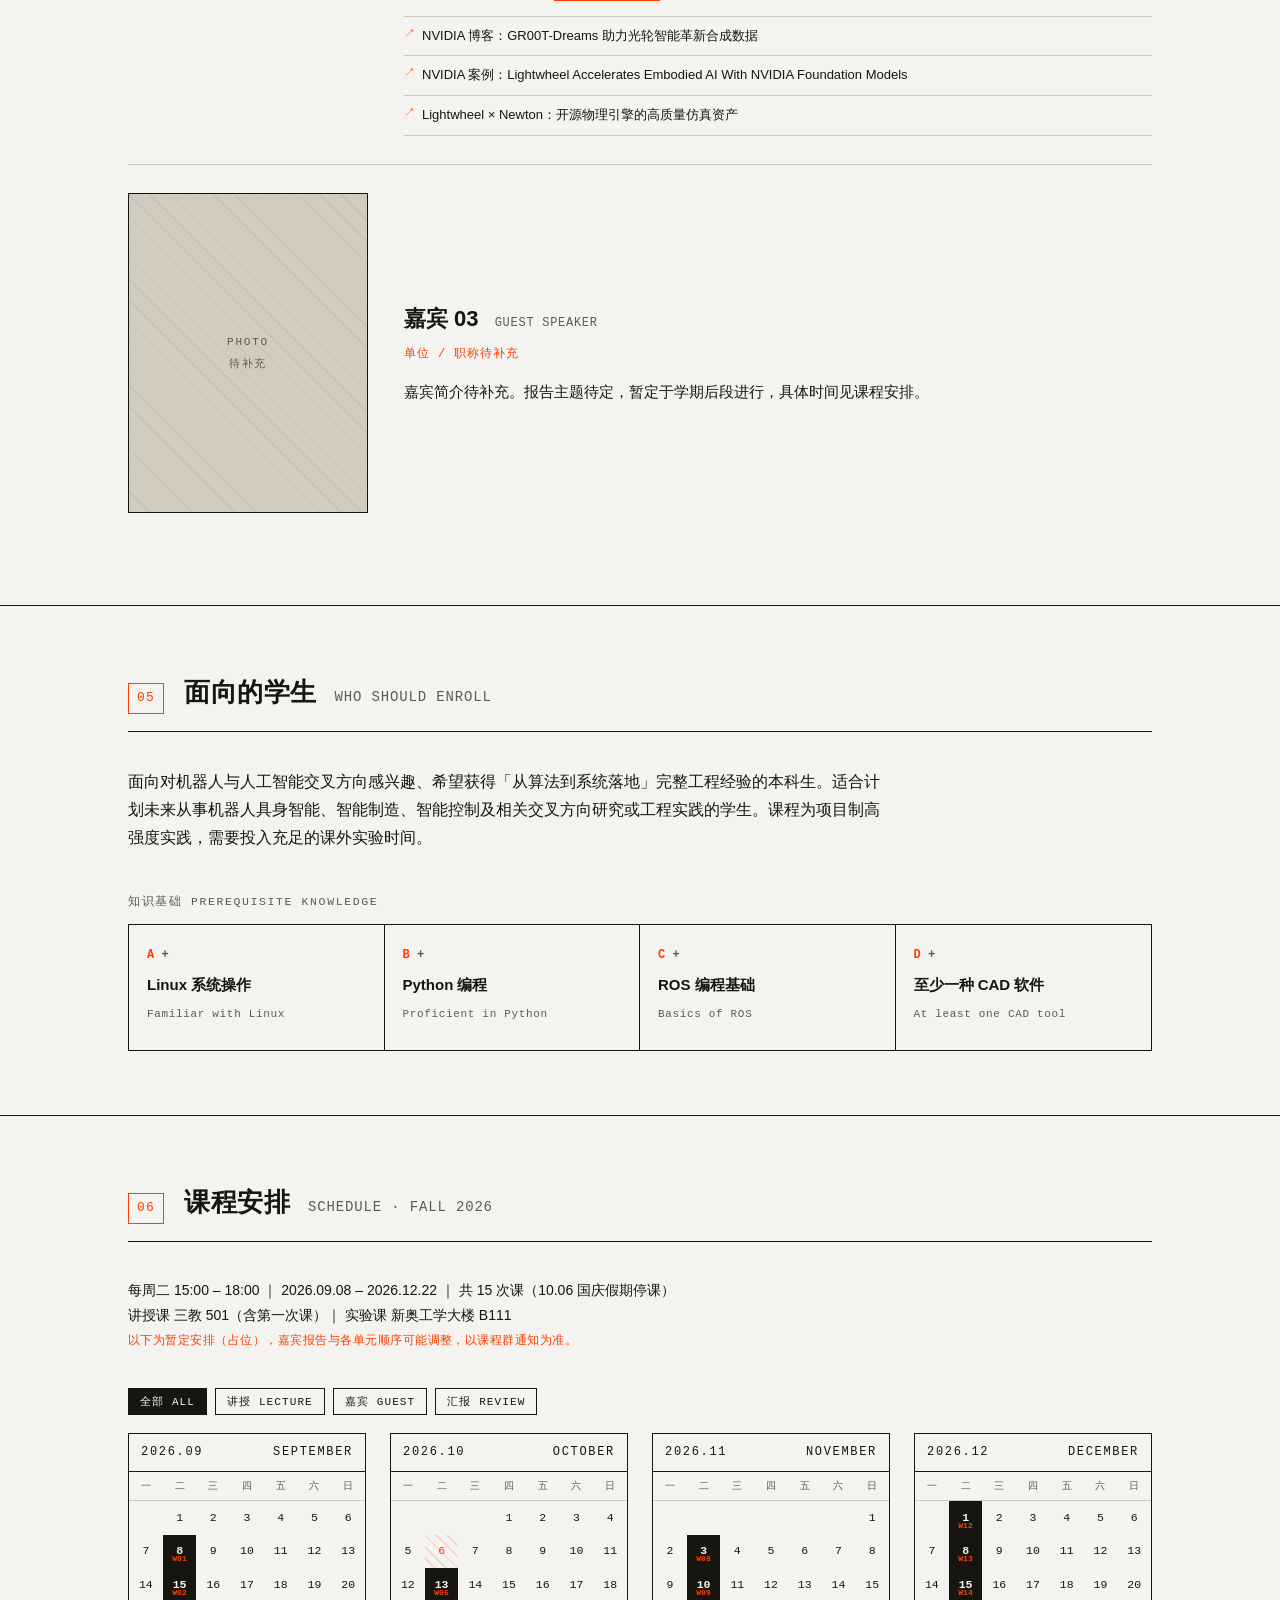
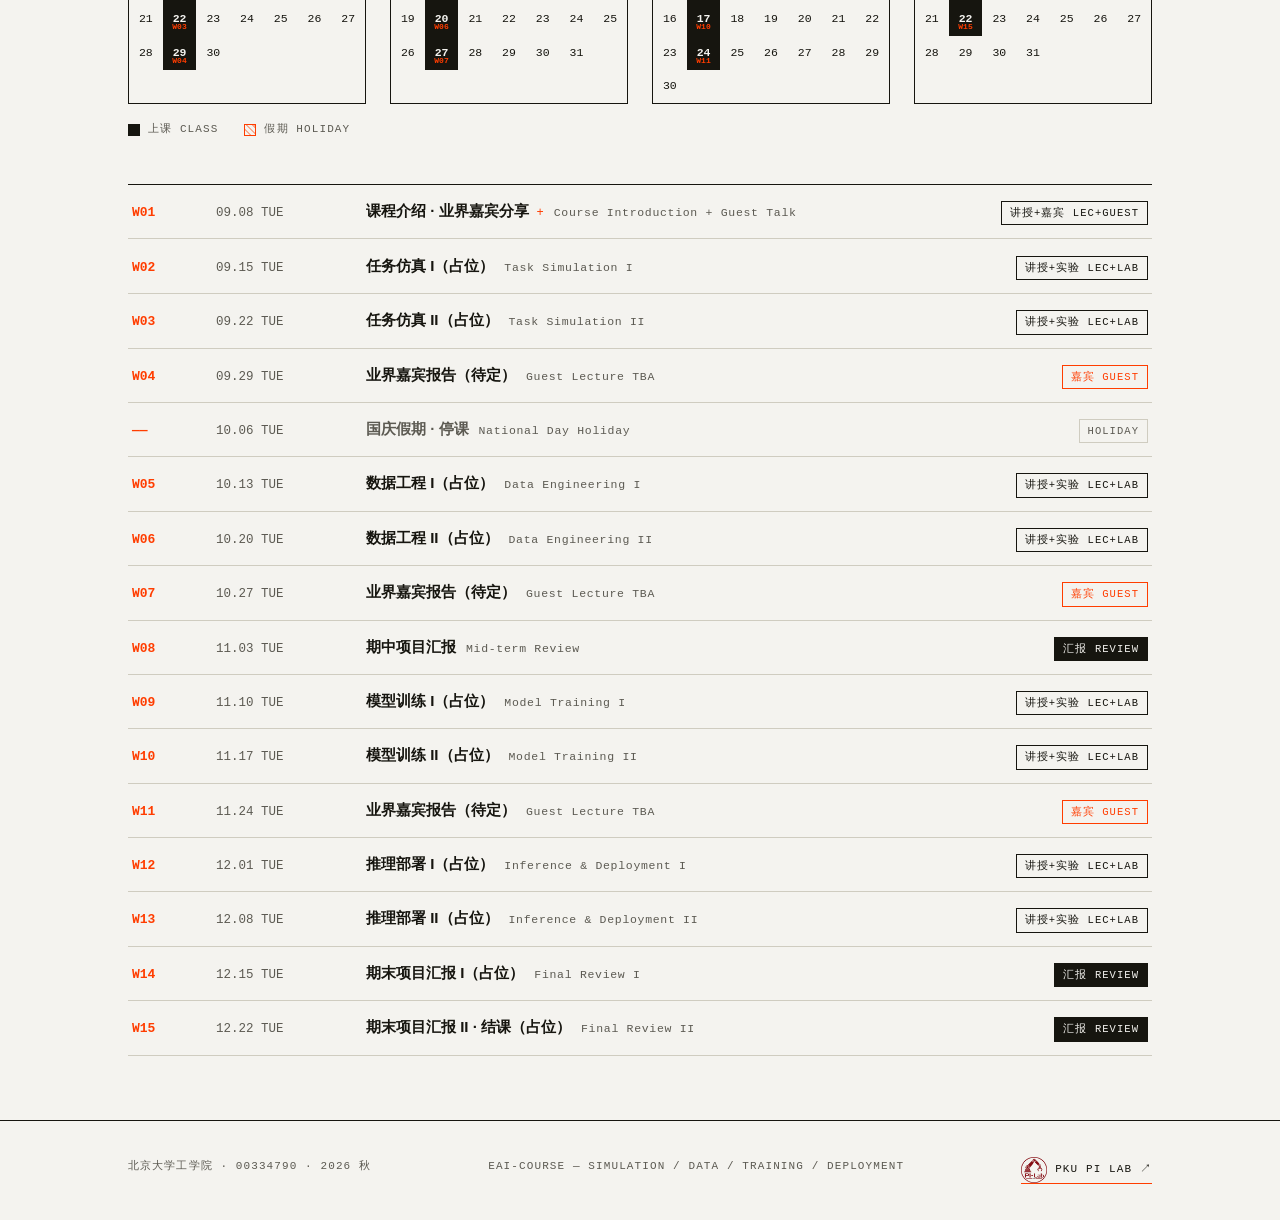
==== commit 65add87f: "site: add lab showcase, sitewide interactions, instructor/guest info, first-class poster 新增 01「课程现场」" ====
--- a/index.html
+++ b/index.html
@@ -6,14 +6,18 @@
   <title>机器人具身智能系统开发实践基础 · 00334790 · 2026 秋</title>
   <meta name="description" content="北京大学工学院本科生实践课程：任务仿真 — 数据工程 — 模型训练 — 推理部署。Practical Foundations for Robotic Embodied Intelligence System Development." />
   <link rel="stylesheet" href="styles.css" />
+  <link rel="stylesheet" href="showcase.css" />
 </head>
 <body>
+
+  <div class="scroll-progress" aria-hidden="true"></div>
 
   <!-- ══════════ TOP BAR ══════════ -->
   <header class="topbar">
     <div class="wrap topbar-inner">
-      <span class="topbar-brand">PKU · COE <i>/</i> EAI-COURSE</span>
+      <span class="topbar-brand"><img src="images/logo-pi-lab.png" alt="PKU PI-Lab" class="brand-mark" />PKU · COE <i>/</i> EAI-COURSE</span>
       <nav class="topbar-nav">
+        <a href="#showcase">现场</a>
         <a href="#info">课程</a>
         <a href="#instructor">教师</a>
         <a href="#guests">嘉宾</a>
@@ -32,12 +36,13 @@
       </div>
       <h1 class="hero-title">机器人具身智能<br />系统开发实践基础</h1>
       <p class="hero-sub">Practical Foundations for Robotic Embodied Intelligence System Development</p>
-      <div class="hero-pipeline">
-        <span>任务仿真 SIMULATION</span><em>→</em>
-        <span>数据工程 DATA</span><em>→</em>
-        <span>模型训练 TRAINING</span><em>→</em>
-        <span>推理部署 DEPLOYMENT</span>
-      </div>
+      <div class="hero-pipeline" id="pipeline">
+        <span data-stage="0">任务仿真 SIMULATION</span><em>→</em>
+        <span data-stage="1">数据工程 DATA</span><em>→</em>
+        <span data-stage="2">模型训练 TRAINING</span><em>→</em>
+        <span data-stage="3">推理部署 DEPLOYMENT</span>
+      </div>
+      <div class="pipeline-detail" id="pipeline-detail" aria-live="polite"></div>
       <div class="hero-meta">
         <div><b>3</b><span>学分 CREDITS</span></div>
         <div><b>85</b><span>学时 HOURS</span></div>
@@ -48,11 +53,89 @@
     </div>
   </section>
 
-  <!-- ══════════ 01 课程基本信息 ══════════ -->
+  <!-- ══════════ 01 课程现场 ══════════ -->
+  <section id="showcase" class="section">
+    <div class="wrap">
+      <div class="section-head">
+        <span class="section-no">01</span>
+        <h2>课程现场 <span class="en">FROM THE LAB</span></h2>
+      </div>
+
+      <p class="sc-lead reveal">课程的完整链路是「任务仿真 → 数据工程 → 模型训练 → 推理部署」，最后交的是真机上跑起来的结果。</p>
+
+      <!-- 演示播放器 -->
+      <div class="reveal">
+        <div class="sc-frame" id="sc-frame">
+          <div id="sc-stage" class="sc-stage" role="group" aria-label="真机任务演示，可用左右方向键切换">
+            <video class="v-a" muted loop playsinline preload="none"></video>
+            <video class="v-b" muted loop playsinline preload="none"></video>
+            <div class="sc-stage-spin" aria-hidden="true"></div>
+            <button class="sc-nav prev" type="button" aria-label="上一个任务">◀</button>
+            <button class="sc-nav next" type="button" aria-label="下一个任务">▶</button>
+            <button class="sc-play" id="sc-play" type="button" aria-label="播放或暂停">❙❙</button>
+            <div class="sc-progress" id="sc-progress" aria-hidden="true"><i></i></div>
+          </div>
+          <div class="sc-caption">
+            <h3 id="sc-title">—</h3>
+            <span id="sc-tags"></span>
+            <span class="sc-spec" id="sc-spec"></span>
+          </div>
+        </div>
+      </div>
+
+      <!-- 任务矩阵 -->
+      <div class="sc-matrix-block reveal">
+        <div class="sc-matrix-head">
+          <h4>真机任务示例 <span class="en">REAL-ROBOT TASKS</span></h4>
+          <p id="sc-matrix-count"></p>
+        </div>
+        <div class="sc-matrix-scroll">
+          <div class="sc-matrix" id="sc-matrix"></div>
+        </div>
+      </div>
+
+      <!-- 泛化对比 -->
+      <div class="sc-compare-block reveal">
+        <div class="sc-compare-intro">
+          <h4>换个场景，策略还成立吗？</h4>
+                  </div>
+        <div class="sc-compare" id="sc-compare" style="--x:50%">
+          <video class="cmp-a" muted loop playsinline preload="none" poster="assets/posters/Circular-Ball-Succeed.jpg"></video>
+          <div class="sc-cmp-top">
+            <video class="cmp-b" muted loop playsinline preload="none" poster="assets/posters/Circular-Ball-YellowBG-Succeed.jpg"></video>
+          </div>
+          <span class="sc-cmp-label l">训练场景 · 黑色桌面</span>
+          <span class="sc-cmp-label r">未见过 · 黄色桌面</span>
+          <div class="sc-cmp-divider"><span class="sc-cmp-grip">◀▶</span></div>
+        </div>
+        <p class="sc-compare-note">SAME POLICY · ZERO RETRAINING — 同一策略，未重新训练</p>
+      </div>
+
+      <!-- 往期现场 -->
+      <div class="scene-block reveal">
+        <div class="scene-media">
+          <img src="images/scene-classroom.jpg" alt="往期课程现场：学生围着双臂移动机器人调试" loading="lazy" decoding="async" />
+        </div>
+        <div class="scene-cap">
+          <b>往期课程现场</b>
+          <span>学生调试双臂移动机器人平台</span>
+          <span>PREVIOUS COHORT · ON SITE</span>
+        </div>
+        <div class="scene-stats">
+          <div><b data-count="15">0</b><span>周次 SESSIONS</span></div>
+          <div><b data-count="68">0</b><span>实验学时 LAB HOURS</span></div>
+          <div><b data-count="12" data-suffix="+">0</b><span>真机任务 TASKS</span></div>
+        </div>
+      </div>
+
+    </div>
+  </section>
+
+  <!-- ══════════ 02 课程基本信息 ══════════ -->
   <section id="info" class="section">
     <div class="wrap">
       <div class="section-head">
-        <span class="section-no">01</span>
+        <span class="section-no">02</span>
         <h2>课程基本信息 <span class="en">COURSE INFO</span></h2>
       </div>
 
@@ -70,6 +153,7 @@
           <div><dt>授课语言 LANGUAGE</dt><dd>中文</dd></div>
           <div><dt>成绩记载 GRADING</dt><dd>百分制</dd></div>
           <div><dt>总学时 HOURS</dt><dd>85 = 讲授 17 + 实验实践 68</dd></div>
+          <div><dt>上课地点 VENUE</dt><dd>讲授 三教 501<br />实验 新奥工学大楼 B111</dd></div>
           <div><dt>先修课程 PREREQ.</dt><dd>无</dd></div>
           <div><dt>考核方式 ASSESSMENT</dt><dd>过程性考核 + 项目成果，不设笔试</dd></div>
         </dl>
@@ -82,24 +166,42 @@
           <div class="g2" style="width:30%"><b>期中 30%</b><span>阶段汇报 + Demo</span></div>
           <div class="g3" style="width:50%"><b>期末 50%</b><span>综合项目 · 真实任务</span></div>
         </div>
-      </div>
-    </div>
-  </section>
-
-  <!-- ══════════ 02 授课教师 ══════════ -->
+        <div class="grading-detail" id="grading-detail" aria-live="polite"></div>
+      </div>
+    </div>
+  </section>
+
+  <!-- ══════════ 03 授课教师 ══════════ -->
   <section id="instructor" class="section">
     <div class="wrap">
       <div class="section-head">
-        <span class="section-no">02</span>
+        <span class="section-no">03</span>
         <h2>授课教师 <span class="en">INSTRUCTOR</span></h2>
       </div>
 
       <div class="person">
           <div class="person-photo"><img src="images/instructor-pangzhibo.jpg" alt="庞智博" /></div>
           <div class="person-info">
-            <h3>庞智博 <span class="en">PANG ZHIBO</span></h3>
-          <p class="person-title">教授 · 北京大学工学院 · PI Lab</p>
-          <p class="person-bio">个人简介待补充。<!-- 可在此填写研究方向、代表成果等 --></p>
+          <h3>庞智博 <span class="en">PANG ZHIBO</span></h3>
+          <p class="person-title">北京大学长聘教授 · 先进制造与机器人学院 · PI Lab 物理智能实验室</p>
+          <p class="person-bio">一位「从产业里走回讲台」的老师。2002 年本科毕业于浙江大学后先进入产业界，在杭州国芯微电子从芯片设计工程师做到部门经理，带领 80 余人的研发团队，是当时国内少数能独立完成大规模系统级芯片（SoC）设计的团队之一。此后赴欧洲深造，取得芬兰图尔库大学 MBA 与瑞典皇家理工学院（KTH）电子与计算机系统专业博士学位。</p>
+
+          <div class="bio-more" id="bio-more">
+            <p class="person-bio">2013 年加入 ABB 瑞典研究院，一路做到资深主任科学家（Senior Principal Scientist），2021 年起兼任 KTH 双聘教授，2025 年全职回国加盟北京大学。</p>
+            <p class="person-bio">主持的欧盟、瑞典及 ABB 集团科研项目累计经费超过 1000 万欧元，成果落地于 ABB 移动 YuMi 机器人、日立能源超高压电力电子控制系统等真实产品；拥有 25 项美欧日授权发明专利，发表国际期刊论文 200 余篇，三度获 ABB 瑞典研究院「年度发明人奖」，并担任 IEEE 工业电子学会执委及 IEEE TII 等多本国际期刊副主编。</p>
+          </div>
+          <button class="bio-toggle" type="button" id="bio-toggle" aria-controls="bio-more" aria-expanded="false">展开完整履历 +</button>
+
+          <div class="research">
+            <span class="research-label">研究方向 RESEARCH INTERESTS</span>
+            <div class="research-grid">
+              <div><span class="research-no">01</span>机器人灵巧手触觉感知与精细操控</div>
+              <div><span class="research-no">02</span>多模态具身智能基础模型与分层推理</div>
+              <div><span class="research-no">03</span>可泛化物理信息神经网络（PINN）基础模型</div>
+              <div><span class="research-no">04</span>网络化具身智能系统的信息与物理安全</div>
+            </div>
+          </div>
+
           <p class="person-link">
             实验室主页 LAB HOMEPAGE →
             <a href="https://pku-pi-lab.github.io/" target="_blank" rel="noopener">pku-pi-lab.github.io</a>
@@ -109,11 +211,11 @@
     </div>
   </section>
 
-  <!-- ══════════ 03 业界嘉宾 ══════════ -->
+  <!-- ══════════ 04 业界嘉宾 ══════════ -->
   <section id="guests" class="section">
     <div class="wrap">
       <div class="section-head">
-        <span class="section-no">03</span>
+        <span class="section-no">04</span>
         <h2>业界嘉宾报告 <span class="en">GUEST LECTURES</span></h2>
       </div>
 
@@ -122,21 +224,59 @@
           <div class="person-photo"><img src="images/guest-xiaowei-chi.jpg" alt="池晓威 Xiaowei Chi" /></div>
           <div class="person-info">
             <h3>池晓威 <span class="en">XIAOWEI CHI · GUEST SPEAKER 01</span></h3>
-            <p class="person-title">香港科技大学 博士研究生 · Ph.D. Candidate, HKUST</p>
+            <p class="person-title">MUKA 莫刻机器人 创始人 · 香港科技大学 博士研究生<br />Founder, MUKA Robotics · Ph.D. Candidate, HKUST</p>
             <p class="person-bio">香港科技大学新兴跨学科领域学部博士生，师从郭毅可教授与韩斯睿教授，并与北京大学仉尚航教授紧密合作。研究方向为机器人多模态生成模型与世界模型，致力于推动机器人在真实环境中的通用智能，已在 CVPR、ICML、AAAI、ICRA 等顶级会议与期刊发表多篇论文，曾就职于腾讯 Robotics X 实验室。</p>
             <p class="person-bio en-bio">Xiaowei Chi is a Ph.D. candidate at HKUST, supervised by Prof. Yike Guo and Prof. Sirui Han, and working closely with Prof. Shanghang Zhang (PKU). His research focuses on multimodal generative models and world models for robotics, with publications at CVPR, ICML, AAAI, and ICRA. He previously worked at Tencent Robotics X Lab.</p>
             <p class="person-link">
               个人主页 HOMEPAGE →
               <a href="https://litwellchi.github.io/" target="_blank" rel="noopener">litwellchi.github.io</a>
             </p>
+            <ul class="newslinks">
+              <li><a href="https://mp.weixin.qq.com/s/bLZKTwO550GVFsOszIfmnw" target="_blank" rel="noopener">MUKA｜莫刻机器人</a></li>
+              <li><a href="https://mp.weixin.qq.com/s/rBpdelQ7BENokDlYPozHpA" target="_blank" rel="noopener">神秘黑马 · 莫刻机器人冲榜 WorldArena，仅 32 张真武 810E 封神</a></li>
+            </ul>
           </div>
         </div>
         <div class="person guest">
-          <div class="person-photo"><span>PHOTO<br />待补充</span></div>
+          <div class="person-logo">
+            <img src="images/logo-lightwheel.png" alt="光轮智能 Lightwheel" />
+          </div>
           <div class="person-info">
-            <h3>嘉宾 02 <span class="en">GUEST SPEAKER</span></h3>
-            <p class="person-title">单位 / 职称待补充</p>
-            <p class="person-bio">嘉宾简介待补充。报告主题待定，暂定于学期中段进行，具体时间见课程安排。</p>
+            <h3>光轮智能 <span class="en">LIGHTWHEEL · GUEST SPEAKER 02</span></h3>
+            <p class="person-title">具身智能数据与仿真评测基础设施 · Physical AI Infrastructure</p>
+            <p class="person-bio">机器人训练最缺的往往不是模型，而是数据。光轮智能成立于 2023 年，做的正是这一层 —— 依托全栈自研的仿真平台，产出物理真实、可泛化的合成数据与评测能力：SimReady 仿真资产、第一人称人类数据、工业级仿真评测，再把部署反馈接回来，形成 Real2Sim2Real 的闭环。</p>
+            <p class="person-bio">在具身智能这条链路上，光轮站的是「数据基础设施」的位置：不造机器人本体，也不做终端应用，而是给几乎所有做机器人的团队供数据。公开资料显示，其合作方覆盖 NVIDIA、Google DeepMind、字节跳动等模型与算力方，Figure AI、1X、智元机器人等本体公司，以及丰田、博世、比亚迪、吉利等行业客户 —— 这个位置也是学生理解「具身智能为什么卡在数据上」最直接的样本。</p>
+
+            <div class="collab">
+              <span class="collab-label">与 NVIDIA 的合作 COLLABORATION WITH NVIDIA</span>
+              <div class="collab-grid">
+                <div>
+                  <span class="collab-no">01</span>
+                  <b>GR00T-Dreams 合成数据</b>
+                  <p>把自研仿真环境与 NVIDIA GR00T-Dreams 结合，生成厨房、仓库、产线等场景的合成数据，用于微调 GR00T N1.5 视觉-语言-动作（VLA）基础模型。</p>
+                </div>
+                <div>
+                  <span class="collab-no">02</span>
+                  <b>Newton 开源物理引擎</b>
+                  <p>与 NVIDIA、Google DeepMind、Disney Research 共同参与 GPU 加速的开源物理引擎 Newton，负责高质量仿真资产：扩展 OpenUSD、地形与沙土／积雪等颗粒材质、支持 MPM 可形变地形求解。</p>
+                </div>
+                <div>
+                  <span class="collab-no">03</span>
+                  <b>LW-BenchHub 评测框架</b>
+                  <p>与 NVIDIA 联合发布的开源仿真评测框架，用于衡量具身智能策略的能力边界。</p>
+                </div>
+              </div>
+            </div>
+
+            <p class="person-link">
+              公司官网 HOMEPAGE →
+              <a href="https://lightwheel.ai/" target="_blank" rel="noopener">lightwheel.ai</a>
+            </p>
+            <ul class="newslinks">
+              <li><a href="https://blogs.nvidia.cn/blog/gt00t-dreams-lightwheel/" target="_blank" rel="noopener">NVIDIA 博客：GR00T-Dreams 助力光轮智能革新合成数据</a></li>
+              <li><a href="https://www.nvidia.com/en-us/case-studies/lightwheel/" target="_blank" rel="noopener">NVIDIA 案例：Lightwheel Accelerates Embodied AI With NVIDIA Foundation Models</a></li>
+              <li><a href="https://lightwheel.ai/media/lightwheel-newton" target="_blank" rel="noopener">Lightwheel × Newton：开源物理引擎的高质量仿真资产</a></li>
+            </ul>
           </div>
         </div>
         <div class="person guest">
@@ -151,11 +291,11 @@
     </div>
   </section>
 
-  <!-- ══════════ 04 面向学生 ══════════ -->
+  <!-- ══════════ 05 面向学生 ══════════ -->
   <section id="audience" class="section">
     <div class="wrap">
       <div class="section-head">
-        <span class="section-no">04</span>
+        <span class="section-no">05</span>
         <h2>面向的学生 <span class="en">WHO SHOULD ENROLL</span></h2>
       </div>
       <div class="audience">
@@ -165,27 +305,29 @@
       <div class="prereq">
         <span class="prereq-label">知识基础 PREREQUISITE KNOWLEDGE</span>
         <div class="prereq-grid">
-          <div class="prereq-item"><span class="prereq-no">A</span><b>Linux 系统操作</b><span class="en">Familiar with Linux</span></div>
-          <div class="prereq-item"><span class="prereq-no">B</span><b>Python 编程</b><span class="en">Proficient in Python</span></div>
-          <div class="prereq-item"><span class="prereq-no">C</span><b>ROS 编程基础</b><span class="en">Basics of ROS</span></div>
-          <div class="prereq-item"><span class="prereq-no">D</span><b>至少一种 CAD 软件</b><span class="en">At least one CAD tool</span></div>
-        </div>
-      </div>
-    </div>
-  </section>
-
-  <!-- ══════════ 05 课程安排 ══════════ -->
+          <div class="prereq-item"><span class="prereq-no">A</span><b>Linux 系统操作</b><span class="en">Familiar with Linux</span><span class="prereq-more">能装环境、看日志、ssh 上远程机器即可。</span></div>
+          <div class="prereq-item"><span class="prereq-no">B</span><b>Python 编程</b><span class="en">Proficient in Python</span><span class="prereq-more">能独立写几百行脚本，会用虚拟环境与 NumPy。</span></div>
+          <div class="prereq-item"><span class="prereq-no">C</span><b>ROS 编程基础</b><span class="en">Basics of ROS</span><span class="prereq-more">知道节点／话题／服务，跑通过 publisher-subscriber。ROS 1、2 皆可。</span></div>
+          <div class="prereq-item"><span class="prereq-no">D</span><b>至少一种 CAD 软件</b><span class="en">At least one CAD tool</span><span class="prereq-more">能建简单零件并导出模型用于仿真场景。SolidWorks / Fusion 360 / FreeCAD 任选。</span></div>
+        </div>
+      </div>
+    </div>
+  </section>
+
+  <!-- ══════════ 06 课程安排 ══════════ -->
   <section id="schedule" class="section">
     <div class="wrap">
       <div class="section-head">
-        <span class="section-no">05</span>
+        <span class="section-no">06</span>
         <h2>课程安排 <span class="en">SCHEDULE · FALL 2026</span></h2>
       </div>
 
       <p class="schedule-note">
-        每周二 15:00 – 18:00 ｜ 2026.09.08 – 2026.12.22 ｜ 共 15 次课（10.06 国庆假期停课）｜ 地点待定 TBA<br />
+        每周二 15:00 – 18:00 ｜ 2026.09.08 – 2026.12.22 ｜ 共 15 次课（10.06 国庆假期停课）<br />讲授课 三教 501（含第一次课）｜ 实验课 新奥工学大楼 B111<br />
         <em>以下为暂定安排（占位），嘉宾报告与各单元顺序可能调整，以课程群通知为准。</em>
       </p>
+
+      <div class="sched-filter" id="sched-filter" role="group" aria-label="按课次类型筛选"></div>
 
       <div id="calendar" class="calendar"></div>
 
@@ -203,10 +345,12 @@
     <div class="wrap footer-inner">
       <span>北京大学工学院 · 00334790 · 2026 秋</span>
       <span>EAI-COURSE — SIMULATION / DATA / TRAINING / DEPLOYMENT</span>
-      <a href="https://pku-pi-lab.github.io/" target="_blank" rel="noopener">PKU PI LAB ↗</a>
+      <a href="https://pku-pi-lab.github.io/" target="_blank" rel="noopener" class="footer-lab"><img src="images/logo-pi-lab.png" alt="" />PKU PI LAB ↗</a>
     </div>
   </footer>
 
   <script src="main.js"></script>
+  <script src="showcase.js"></script>
+  <script src="interactions.js"></script>
 </body>
 </html>
--- a/showcase.css
+++ b/showcase.css
@@ -0,0 +1,787 @@
+/* ─────────────────────────────────────────────
+   EAI-COURSE · 现场展示区 + 全站交互
+   沿用 styles.css 的「工业极简」令牌：
+   纸面 --paper / 墨 --ink / 橙 --accent / 等宽 --mono
+   规则：1px 硬边、直角、无阴影、无毛玻璃。
+   ───────────────────────────────────────────── */
+
+/* ══════════ 通用：滚动入场 ══════════ */
+/* 只有 JS 就绪时才隐藏，脚本失效也不会白屏 */
+.sc-js .reveal {
+  opacity: 0;
+  transform: translateY(16px);
+  transition:
+    opacity .55s cubic-bezier(.22, 1, .36, 1) var(--d, 0ms),
+    transform .55s cubic-bezier(.22, 1, .36, 1) var(--d, 0ms);
+}
+.sc-js .reveal.is-in { opacity: 1; transform: none; }
+
+/* ══════════ 顶栏：阅读进度 + 当前章节 ══════════ */
+.scroll-progress {
+  position: fixed;
+  top: 0; left: 0;
+  height: 2px;
+  width: 100%;
+  transform: scaleX(0);
+  transform-origin: left;
+  background: var(--accent);
+  z-index: 60;
+  pointer-events: none;
+}
+.topbar-nav a.is-current {
+  color: var(--accent);
+  border-bottom-color: var(--accent);
+}
+
+/* ══════════ 实验室 logo ══════════ */
+.topbar-brand {
+  display: inline-flex;
+  align-items: center;
+  gap: 9px;
+}
+.brand-mark {
+  width: 22px;
+  height: 22px;
+  display: block;
+  flex: 0 0 auto;
+}
+.footer-lab {
+  display: inline-flex;
+  align-items: center;
+  gap: 8px;
+}
+.footer-lab img { width: 26px; height: 26px; display: block; }
+
+/* ══════════ 现场展示区 ══════════ */
+.sc-lead {
+  max-width: 62em;
+  margin-bottom: 28px;
+}
+
+/* ── 授课教师：履历展开 + 研究方向 ── */
+.bio-more {
+  max-height: 0;
+  overflow: hidden;
+  opacity: 0;
+  transition: max-height .32s ease, opacity .25s linear;
+}
+.bio-more.is-open { max-height: 640px; opacity: 1; }
+.bio-more .person-bio { margin-top: 12px; }
+
+.bio-toggle {
+  margin-top: 12px;
+  font-family: var(--mono);
+  font-size: 11px;
+  letter-spacing: .1em;
+  border: 1px solid var(--line);
+  background: var(--paper);
+  color: var(--ink);
+  padding: 5px 11px;
+  cursor: pointer;
+  transition: background .15s, color .15s, border-color .15s;
+}
+.bio-toggle:hover { border-color: var(--accent); color: var(--accent); }
+.bio-toggle:focus-visible { outline: 2px solid var(--accent); outline-offset: 2px; }
+
+.research { margin-top: 22px; }
+.research-label {
+  display: block;
+  font-family: var(--mono);
+  font-size: 11.5px;
+  letter-spacing: .14em;
+  color: var(--ink-soft);
+  margin-bottom: 10px;
+}
+.research-grid {
+  display: grid;
+  grid-template-columns: repeat(2, 1fr);
+  border: 1px solid var(--line);
+}
+.research-grid div {
+  padding: 12px 14px;
+  border-right: 1px solid var(--line);
+  border-bottom: 1px solid var(--line);
+  font-size: 13.5px;
+  line-height: 1.5;
+}
+.research-grid div:nth-child(2n) { border-right: none; }
+.research-grid div:nth-last-child(-n+2) { border-bottom: none; }
+.research-no {
+  display: block;
+  font-family: var(--mono);
+  font-size: 10.5px;
+  letter-spacing: .1em;
+  color: var(--accent);
+  margin-bottom: 3px;
+}
+
+/* ── 嘉宾：公司 logo 底板 ── */
+.person-logo {
+  border: 1px solid var(--line);
+  background: var(--ink);
+  aspect-ratio: 3 / 2;
+  display: flex;
+  align-items: center;
+  justify-content: center;
+  padding: 18px;
+  align-self: start;
+}
+.person-logo img {
+  width: 100%;
+  max-width: 180px;
+  height: auto;
+  display: block;
+}
+
+/* ── 嘉宾：合作要点 ── */
+.collab { margin-top: 20px; }
+.collab-label {
+  display: block;
+  font-family: var(--mono);
+  font-size: 11.5px;
+  letter-spacing: .14em;
+  color: var(--ink-soft);
+  margin-bottom: 10px;
+}
+.collab-grid {
+  display: grid;
+  grid-template-columns: repeat(3, 1fr);
+  border: 1px solid var(--line);
+}
+.collab-grid > div {
+  padding: 14px;
+  border-right: 1px solid var(--line);
+}
+.collab-grid > div:last-child { border-right: none; }
+.collab-no {
+  display: block;
+  font-family: var(--mono);
+  font-size: 10.5px;
+  letter-spacing: .1em;
+  color: var(--accent);
+  margin-bottom: 4px;
+}
+.collab-grid b { display: block; font-size: 13.5px; margin-bottom: 5px; }
+.collab-grid p { font-size: 12.5px; line-height: 1.55; color: var(--ink-soft); }
+
+.newslinks {
+  margin-top: 12px;
+  list-style: none;
+  border-top: 1px solid var(--line-soft);
+}
+.newslinks li { border-bottom: 1px solid var(--line-soft); }
+.newslinks a {
+  display: block;
+  padding: 8px 0 8px 18px;
+  position: relative;
+  font-size: 13px;
+  color: var(--ink);
+  text-decoration: none;
+  transition: color .15s;
+}
+.newslinks a::before {
+  content: "↗";
+  position: absolute;
+  left: 0;
+  font-family: var(--mono);
+  font-size: 11px;
+  color: var(--accent);
+}
+.newslinks a:hover { color: var(--accent); }
+
+/* ── 舞台 ── */
+.sc-frame {
+  width: 100%;
+  margin-inline: auto;
+  transition: width .45s cubic-bezier(.22, 1, .36, 1);
+}
+
+.sc-stage {
+  position: relative;
+  height: min(58vh, 520px);
+  min-height: 280px;
+  border: 1px solid var(--line);
+  background: #000;
+  overflow: hidden;
+  transition: height .45s cubic-bezier(.22, 1, .36, 1);
+}
+
+.sc-stage video {
+  position: absolute;
+  inset: 0;
+  width: 100%; height: 100%;
+  object-fit: contain;
+  opacity: 0;
+  transition: opacity .3s linear;
+}
+.sc-stage video.is-live { opacity: 1; }
+
+/* 载入指示：等宽方块，不用转圈 */
+.sc-stage-spin {
+  position: absolute;
+  left: 50%; top: 50%;
+  transform: translate(-50%, -50%);
+  font-family: var(--mono);
+  font-size: 10px;
+  letter-spacing: .18em;
+  color: var(--paper);
+  opacity: 0;
+  transition: opacity .2s;
+  pointer-events: none;
+}
+.sc-stage-spin::after {
+  content: "LOADING";
+  animation: sc-blink 1s steps(2) infinite;
+}
+.sc-stage.is-loading .sc-stage-spin { opacity: .7; }
+@keyframes sc-blink { 50% { opacity: .25; } }
+
+/* 控件：方形、贴边、等宽字 */
+.sc-nav,
+.sc-play {
+  position: absolute;
+  border: 1px solid rgba(244, 243, 239, .55);
+  background: rgba(22, 21, 15, .55);
+  color: var(--paper);
+  font-family: var(--mono);
+  font-size: 12px;
+  line-height: 1;
+  cursor: pointer;
+  padding: 0;
+  transition: background .15s, border-color .15s, color .15s;
+}
+.sc-nav {
+  top: 50%;
+  transform: translateY(-50%);
+  width: 30px; height: 46px;
+}
+.sc-nav.prev { left: 10px; }
+.sc-nav.next { right: 10px; }
+.sc-play { right: 10px; bottom: 10px; width: 30px; height: 30px; }
+.sc-nav:hover,
+.sc-play:hover {
+  background: var(--accent);
+  border-color: var(--accent);
+  color: #fff;
+}
+.sc-nav:focus-visible,
+.sc-play:focus-visible { outline: 2px solid var(--accent); outline-offset: 2px; }
+
+/* 进度细线 */
+.sc-progress {
+  position: absolute;
+  left: 0; right: 0; bottom: 0;
+  height: 2px;
+  background: rgba(244, 243, 239, .2);
+}
+.sc-progress i {
+  display: block;
+  height: 100%;
+  width: 0;
+  background: var(--accent);
+}
+
+/* ── 舞台说明条 ── */
+.sc-caption {
+  display: flex;
+  flex-wrap: wrap;
+  align-items: center;
+  gap: 8px 16px;
+  border: 1px solid var(--line);
+  border-top: none;
+  padding: 11px 14px;
+}
+.sc-caption h3 { font-size: 16px; font-weight: 700; }
+.sc-tag {
+  font-family: var(--mono);
+  font-size: 10.5px;
+  letter-spacing: .1em;
+  border: 1px solid var(--line-soft);
+  color: var(--ink-soft);
+  padding: 2px 7px;
+}
+.sc-caption .sc-spec {
+  margin-left: auto;
+  font-family: var(--mono);
+  font-size: 11px;
+  letter-spacing: .08em;
+  color: var(--ink-soft);
+  white-space: nowrap;
+}
+
+/* ── 任务矩阵 ── */
+.sc-matrix-block { margin-top: 44px; }
+.sc-matrix-head {
+  display: flex;
+  align-items: baseline;
+  gap: 14px;
+  flex-wrap: wrap;
+  margin-bottom: 12px;
+}
+.sc-matrix-head h4 { font-size: 15px; font-weight: 700; }
+.sc-matrix-head .en {
+  font-size: 11px;
+  color: var(--ink-soft);
+}
+.sc-matrix-head p {
+  margin-left: auto;
+  font-family: var(--mono);
+  font-size: 11px;
+  letter-spacing: .06em;
+  color: var(--ink-soft);
+}
+
+.sc-matrix-scroll { overflow-x: auto; }
+.sc-matrix-scroll::-webkit-scrollbar { height: 6px; }
+.sc-matrix-scroll::-webkit-scrollbar-thumb { background: var(--line-soft); }
+
+.sc-matrix {
+  display: grid;
+  grid-template-columns: 92px repeat(7, minmax(88px, 1fr));
+  border: 1px solid var(--line);
+  border-right: none;
+  min-width: 720px;
+}
+.sc-matrix > * {
+  border-right: 1px solid var(--line-soft);
+  border-bottom: 1px solid var(--line-soft);
+}
+/* 表头与行首用实线，和页面其他表格一致 */
+.sc-mx-col, .sc-mx-corner { border-bottom-color: var(--line); }
+.sc-mx-row { border-right-color: var(--line); }
+.sc-matrix > *:nth-child(8n) { border-right: 1px solid var(--line); }
+.sc-matrix > *:nth-last-child(-n+8) { border-bottom: none; }
+
+.sc-mx-col, .sc-mx-row, .sc-mx-corner {
+  display: flex;
+  align-items: center;
+  padding: 8px 10px;
+}
+.sc-mx-col { justify-content: center; text-align: center; }
+.sc-mx-col b, .sc-mx-row b { font-size: 12.5px; font-weight: 700; display: block; }
+.sc-mx-col em, .sc-mx-row em {
+  font-style: normal;
+  display: block;
+  font-family: var(--mono);
+  font-size: 9px;
+  letter-spacing: .1em;
+  color: var(--ink-soft);
+}
+
+.sc-cell {
+  position: relative;
+  aspect-ratio: 16 / 10;
+  border: none;
+  border-right: 1px solid var(--line-soft);
+  border-bottom: 1px solid var(--line-soft);
+  padding: 0;
+  background: var(--paper);
+  cursor: pointer;
+  overflow: hidden;
+}
+.sc-cell img {
+  width: 100%; height: 100%;
+  object-fit: cover;
+  display: block;
+  filter: grayscale(1) contrast(1.06);
+  transition: filter .2s linear;
+}
+.sc-cell:hover img,
+.sc-cell.is-active img { filter: none; }
+.sc-cell:focus-visible { outline: 2px solid var(--accent); outline-offset: -2px; }
+
+/* 选中：橙色内框 + 左上角编号块 */
+.sc-cell.is-active { box-shadow: inset 0 0 0 2px var(--accent); }
+.sc-cell.is-active::after {
+  content: "▸";
+  position: absolute;
+  left: 0; top: 0;
+  background: var(--accent);
+  color: #fff;
+  font-family: var(--mono);
+  font-size: 9px;
+  line-height: 1;
+  padding: 3px 4px;
+}
+
+/* 空格：斜纹，与日历假期格同一套语言 */
+.sc-cell.is-empty {
+  cursor: default;
+  background: repeating-linear-gradient(45deg,
+      transparent 0 7px, rgba(22, 21, 15, .07) 7px 8px);
+}
+.sc-cell.is-empty::after {
+  content: "待补充";
+  position: absolute;
+  left: 50%; top: 50%;
+  transform: translate(-50%, -50%);
+  font-family: var(--mono);
+  font-size: 9px;
+  letter-spacing: .1em;
+  color: var(--ink-soft);
+  white-space: nowrap;
+}
+
+.sc-note {
+  margin-top: 12px;
+  font-size: 13.5px;
+  color: var(--ink-soft);
+  max-width: 62em;
+}
+
+/* ── 泛化对比 ── */
+.sc-compare-block { margin-top: 52px; }
+.sc-compare-intro { max-width: 46em; margin-bottom: 18px; }
+.sc-compare-intro h4 { font-size: 20px; font-weight: 800; letter-spacing: .01em; }
+.sc-compare-intro p { margin-top: 10px; }
+
+.sc-compare {
+  position: relative;
+  aspect-ratio: 16 / 9;
+  border: 1px solid var(--line);
+  background: #000;
+  overflow: hidden;
+  cursor: ew-resize;
+  touch-action: none;
+  user-select: none;
+  -webkit-user-select: none;
+}
+.sc-compare video {
+  position: absolute;
+  inset: 0;
+  width: 100%; height: 100%;
+  object-fit: cover;
+  display: block;
+}
+.sc-compare .sc-cmp-top {
+  position: absolute;
+  inset: 0;
+  clip-path: inset(0 0 0 var(--x, 50%));
+  will-change: clip-path;
+}
+
+.sc-cmp-divider {
+  position: absolute;
+  top: 0; bottom: 0;
+  left: var(--x, 50%);
+  width: 2px;
+  margin-left: -1px;
+  background: var(--accent);
+  pointer-events: none;
+}
+.sc-cmp-grip {
+  position: absolute;
+  top: 50%; left: 50%;
+  width: 34px; height: 22px;
+  margin: -11px 0 0 -17px;
+  background: var(--accent);
+  color: #fff;
+  display: grid; place-items: center;
+  font-family: var(--mono);
+  font-size: 10px;
+  letter-spacing: -.02em;
+}
+
+.sc-cmp-label {
+  position: absolute;
+  top: 10px;
+  font-family: var(--mono);
+  font-size: 10.5px;
+  letter-spacing: .08em;
+  padding: 4px 9px;
+  background: var(--paper);
+  border: 1px solid var(--line);
+  pointer-events: none;
+}
+.sc-cmp-label.l { left: 10px; }
+.sc-cmp-label.r { right: 10px; border-color: var(--accent); color: var(--accent); }
+
+.sc-compare-note {
+  margin-top: 10px;
+  font-family: var(--mono);
+  font-size: 11px;
+  letter-spacing: .08em;
+  color: var(--ink-soft);
+}
+
+/* ── 往期现场照 ── */
+.scene-block { margin-top: 52px; }
+.scene-media {
+  border: 1px solid var(--line);
+  overflow: hidden;
+  line-height: 0;
+}
+.scene-media img {
+  width: 100%;
+  display: block;
+  aspect-ratio: 16 / 9;
+  object-fit: cover;
+  filter: grayscale(1) contrast(1.05);
+  transition: filter .35s linear;
+}
+.scene-block:hover .scene-media img { filter: none; }
+
+.scene-cap {
+  display: flex;
+  flex-wrap: wrap;
+  align-items: center;
+  gap: 6px 16px;
+  border: 1px solid var(--line);
+  border-top: none;
+  padding: 11px 14px;
+  font-family: var(--mono);
+  font-size: 11px;
+  letter-spacing: .08em;
+  color: var(--ink-soft);
+}
+.scene-cap b { color: var(--ink); font-weight: 700; letter-spacing: .04em; }
+.scene-cap span:last-child { margin-left: auto; }
+
+.scene-stats {
+  margin-top: 22px;
+  display: grid;
+  grid-template-columns: repeat(3, 1fr);
+  border: 1px solid var(--line);
+}
+.scene-stats div {
+  padding: 16px 18px;
+  border-right: 1px solid var(--line);
+  display: flex; flex-direction: column; gap: 2px;
+}
+.scene-stats div:last-child { border-right: none; }
+.scene-stats b {
+  font-family: var(--mono);
+  font-size: 24px;
+  font-weight: 700;
+  font-variant-numeric: tabular-nums;
+}
+.scene-stats span {
+  font-family: var(--mono);
+  font-size: 11px;
+  letter-spacing: .12em;
+  color: var(--ink-soft);
+}
+
+/* ══════════ 首屏：可点开的四段流水线 ══════════ */
+.hero-pipeline span {
+  cursor: pointer;
+  transition: background .15s, color .15s, border-color .15s;
+}
+.hero-pipeline span:hover { border-color: var(--accent); color: var(--accent); }
+.hero-pipeline span.is-open {
+  background: var(--ink);
+  color: var(--paper);
+  border-color: var(--ink);
+}
+.hero-pipeline span:focus-visible { outline: 2px solid var(--accent); outline-offset: 2px; }
+
+.pipeline-detail {
+  margin-top: 14px;
+  border: 1px solid var(--line);
+  background: var(--paper);
+  padding: 0 16px;
+  max-height: 0;
+  overflow: hidden;
+  opacity: 0;
+  border-width: 0 1px;
+  transition: max-height .3s ease, opacity .25s linear, padding .3s ease;
+}
+.pipeline-detail.is-open {
+  max-height: 440px;
+  opacity: 1;
+  padding: 14px 16px;
+  border-width: 1px;
+}
+.pipeline-detail .pd-no {
+  font-family: var(--mono);
+  font-size: 11px;
+  letter-spacing: .14em;
+  color: var(--accent);
+}
+.pipeline-detail h4 { font-size: 15px; font-weight: 700; margin: 4px 0 6px; }
+.pipeline-detail p { font-size: 14px; max-width: 62em; }
+.pipeline-detail .pd-en {
+  margin-top: 6px;
+  font-family: var(--mono);
+  font-size: 10.5px;
+  letter-spacing: .08em;
+  color: var(--ink-soft);
+}
+
+/* ══════════ 成绩构成：悬停/点击展开 ══════════ */
+.grading-bar > div {
+  cursor: pointer;
+  transition: flex-basis .3s ease;
+}
+.grading-detail {
+  border: 1px solid var(--line);
+  border-top: none;
+  padding: 0 16px;
+  max-height: 0;
+  overflow: hidden;
+  opacity: 0;
+  transition: max-height .3s ease, opacity .25s linear, padding .3s ease;
+}
+.grading-detail.is-open {
+  max-height: 320px;
+  opacity: 1;
+  padding: 13px 16px;
+}
+.grading-detail b { font-size: 14px; }
+.grading-detail p { font-size: 14px; margin-top: 4px; }
+
+/* ══════════ 知识基础：点开看要求到什么程度 ══════════ */
+.prereq-item {
+  cursor: pointer;
+  transition: background .15s;
+}
+.prereq-item:hover { background: rgba(22, 21, 15, .04); }
+.prereq-item.is-open { background: rgba(255, 61, 0, .06); }
+.prereq-item .prereq-more {
+  font-size: 13px;
+  color: var(--ink-soft);
+  max-height: 0;
+  overflow: hidden;
+  opacity: 0;
+  transition: max-height .28s ease, opacity .22s linear;
+}
+.prereq-item.is-open .prereq-more {
+  max-height: 280px;
+  opacity: 1;
+}
+.prereq-item .prereq-no::after {
+  content: " +";
+  color: var(--ink-soft);
+}
+.prereq-item.is-open .prereq-no::after { content: " −"; color: var(--accent); }
+
+/* ══════════ 课程安排：筛选 + 日历联动 ══════════ */
+.sched-filter {
+  display: flex;
+  flex-wrap: wrap;
+  gap: 8px;
+  margin-bottom: 18px;
+}
+.sched-filter button {
+  font-family: var(--mono);
+  font-size: 11px;
+  letter-spacing: .1em;
+  border: 1px solid var(--line);
+  background: var(--paper);
+  color: var(--ink);
+  padding: 5px 11px;
+  cursor: pointer;
+  transition: background .15s, color .15s, border-color .15s;
+}
+.sched-filter button:hover { border-color: var(--accent); color: var(--accent); }
+.sched-filter button.is-on {
+  background: var(--ink);
+  border-color: var(--ink);
+  color: var(--paper);
+}
+.sched-filter button:focus-visible { outline: 2px solid var(--accent); outline-offset: 2px; }
+
+.cal-cell.class { cursor: pointer; transition: background .15s; }
+.cal-cell.class:hover,
+.cal-cell.class.is-linked { background: var(--accent); }
+.cal-cell.class.is-linked::after { color: #fff; }
+.cal-cell.is-dimmed { opacity: .28; }
+
+.session-row { transition: background .15s, opacity .2s; cursor: pointer; }
+.session-row.is-expanded { background: rgba(255, 61, 0, .06); }
+.session-more {
+  font-style: normal;
+  font-family: var(--mono);
+  font-size: 12px;
+  color: var(--accent);
+  margin-left: 8px;
+}
+
+/* 课次时间表 */
+.session-agenda {
+  max-height: 0;
+  overflow: hidden;
+  opacity: 0;
+  border-bottom: 1px solid var(--line-soft);
+  transition: max-height .3s ease, opacity .25s linear, padding .3s ease;
+  padding: 0 4px 0 84px;
+}
+.session-agenda.is-open {
+  max-height: 260px;
+  opacity: 1;
+  padding: 10px 4px 14px 84px;
+}
+.session-agenda.is-hidden { display: none; }
+.ag-row {
+  display: grid;
+  grid-template-columns: 128px 72px 1fr;
+  gap: 12px;
+  align-items: baseline;
+  padding: 5px 0;
+}
+.ag-t {
+  font-family: var(--mono);
+  font-size: 12.5px;
+  letter-spacing: .04em;
+  color: var(--accent);
+}
+.ag-row b { font-weight: 700; font-size: 14px; }
+.ag-row span:last-child { color: var(--ink-soft); font-size: 14px; }
+.ag-place {
+  margin-top: 8px;
+  font-family: var(--mono);
+  font-size: 11px;
+  letter-spacing: .08em;
+  color: var(--ink-soft);
+}
+.session-row.is-linked { background: rgba(255, 61, 0, .1); }
+.session-row.is-hidden { display: none; }
+
+/* ══════════ 响应式 ══════════ */
+@media (max-width: 900px) {
+  .collab-grid { grid-template-columns: 1fr; }
+  .collab-grid > div { border-right: none; border-bottom: 1px solid var(--line); }
+  .collab-grid > div:last-child { border-bottom: none; }
+  .person-logo { max-width: 240px; aspect-ratio: 3 / 1.4; }
+  .sc-stage { height: min(48vh, 380px); }
+  .sc-matrix-head p { margin-left: 0; width: 100%; }
+  .sc-caption .sc-spec { margin-left: 0; }
+}
+
+@media (max-width: 640px) {
+  /* 加了「现场」后顶栏 6 项，窄屏改成横向可滚动 */
+  .topbar-inner { gap: 14px; }
+  .topbar-brand { white-space: nowrap; font-size: 10.5px; letter-spacing: .08em; }
+  .topbar-nav {
+    gap: 15px;
+    overflow-x: auto;
+    white-space: nowrap;
+    scrollbar-width: none;
+    -ms-overflow-style: none;
+  }
+  .topbar-nav::-webkit-scrollbar { display: none; }
+  .topbar-nav a { flex: 0 0 auto; }
+}
+
+@media (max-width: 560px) {
+  .session-agenda { padding-left: 52px; }
+  .session-agenda.is-open { padding-left: 52px; }
+  .ag-row { grid-template-columns: 1fr; gap: 2px; }
+  .research-grid { grid-template-columns: 1fr; }
+  .research-grid div { border-right: none; }
+  .research-grid div:last-child { border-bottom: none; }
+  .sc-matrix { grid-template-columns: 68px repeat(7, 80px); min-width: 0; }
+  .scene-stats { grid-template-columns: 1fr; }
+  .scene-stats div { border-right: none; border-bottom: 1px solid var(--line); }
+  .scene-stats div:last-child { border-bottom: none; }
+  .sc-compare { aspect-ratio: 4 / 3; }
+}
+
+/* ══════════ 减弱动效 ══════════ */
+@media (prefers-reduced-motion: reduce) {
+  .sc-js .reveal { opacity: 1; transform: none; transition: none; }
+  .sc-frame, .sc-stage, .sc-stage video, .sc-cell img,
+  .scene-media img, .pipeline-detail, .grading-detail,
+  .prereq-item .prereq-more, .bio-more, .session-agenda { transition: none; }
+  .sc-stage-spin::after { animation: none; }
+}
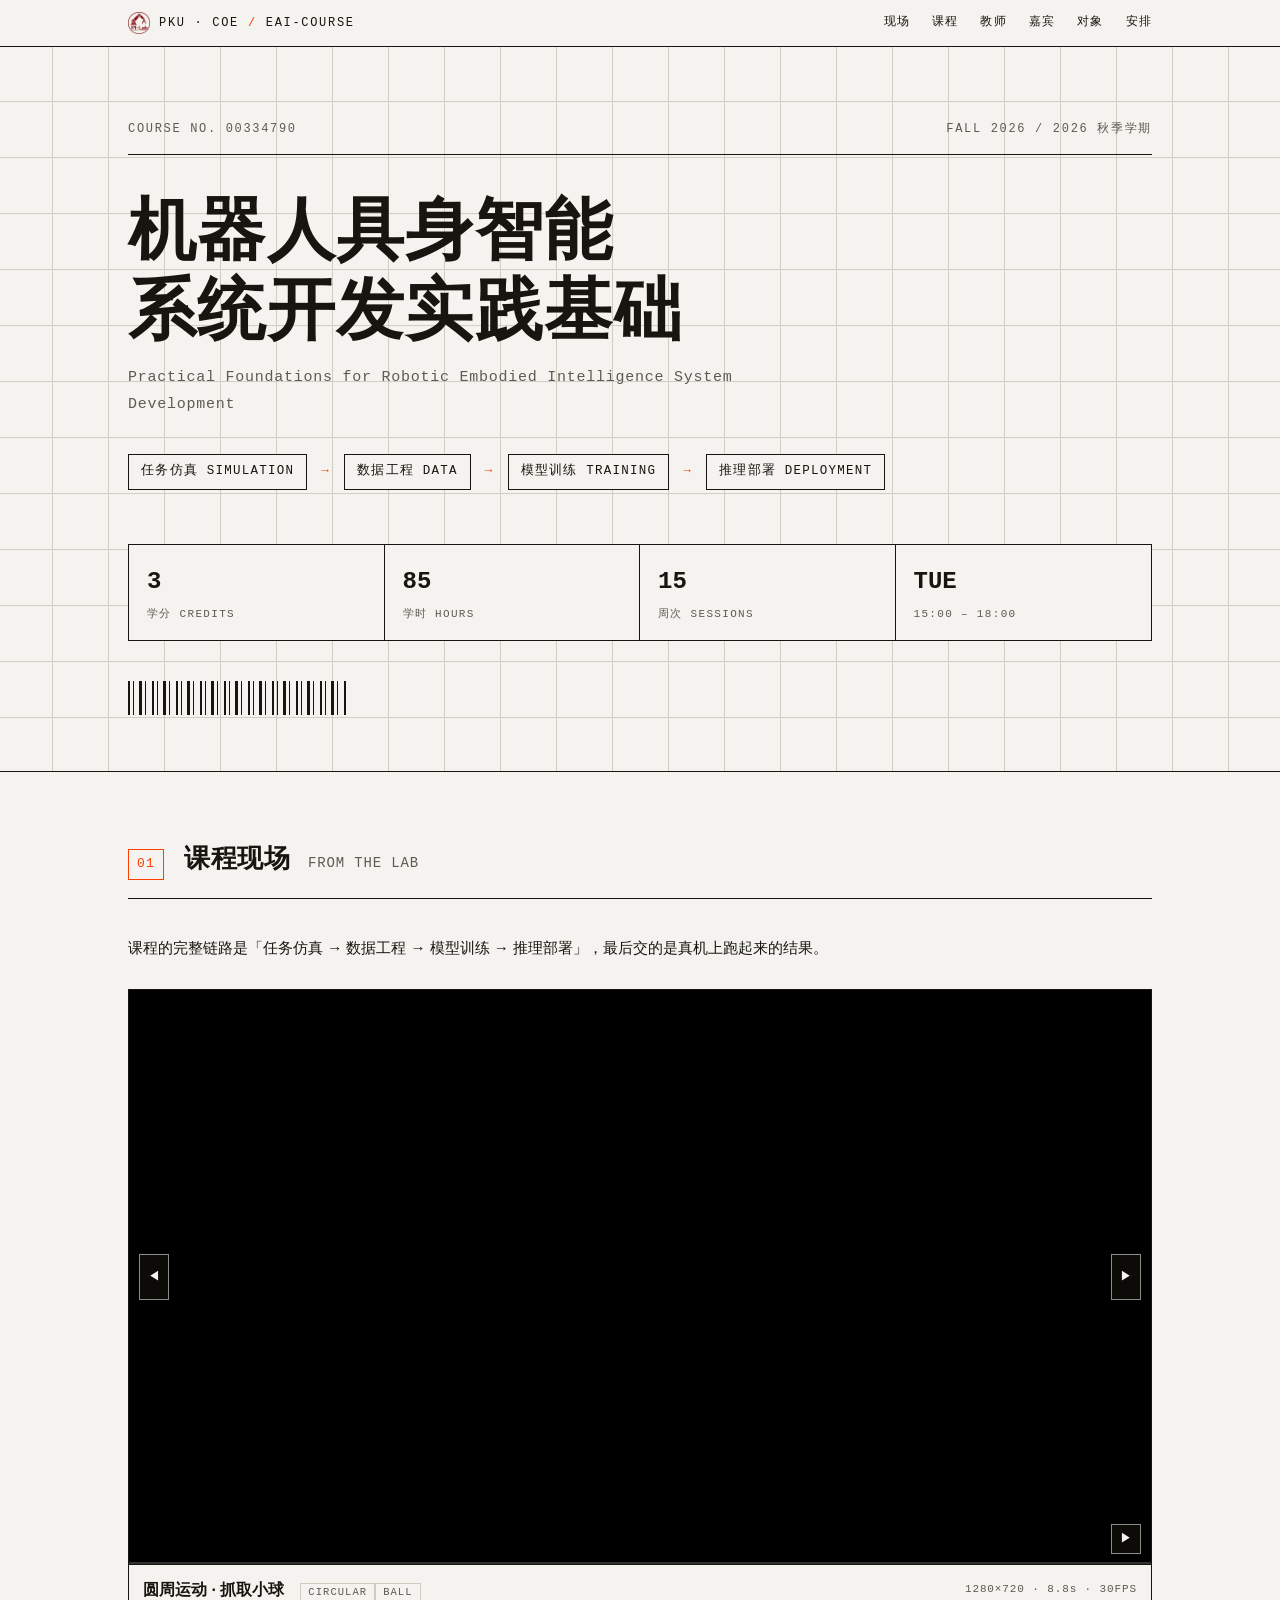
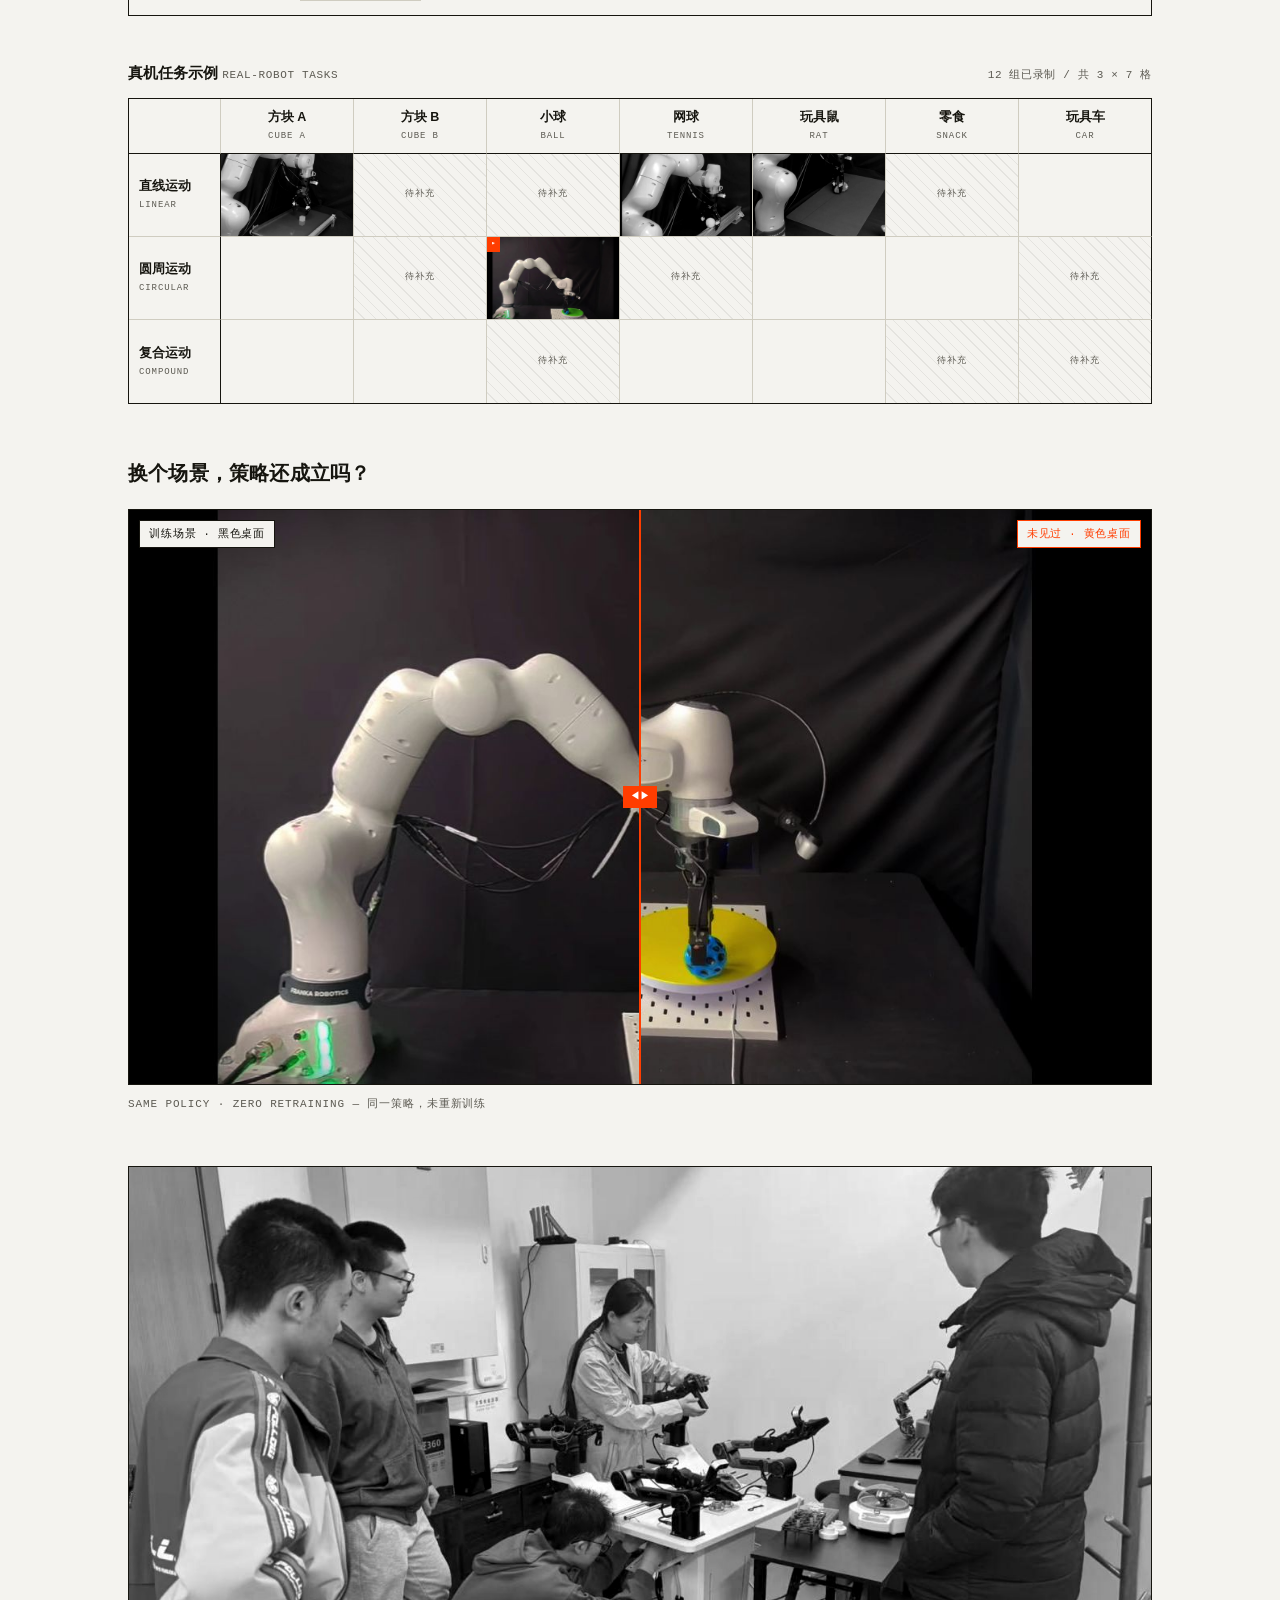
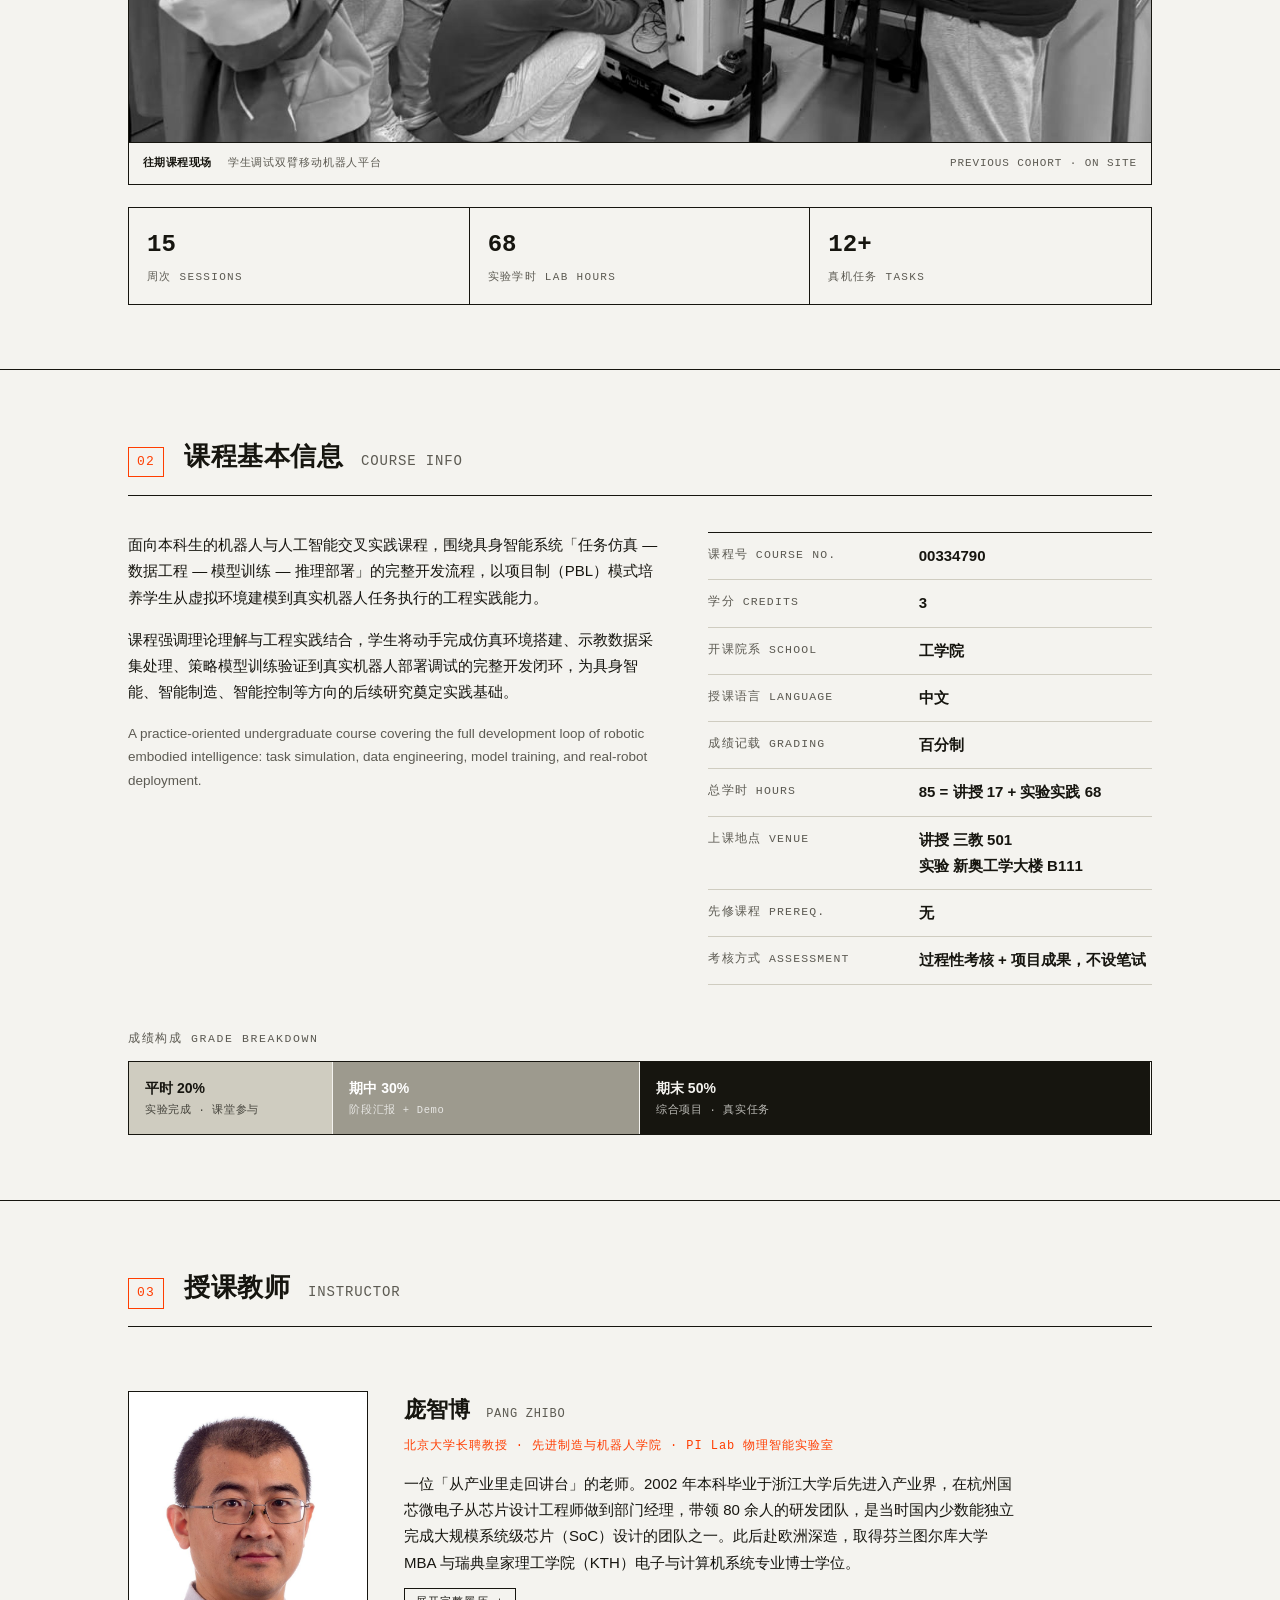
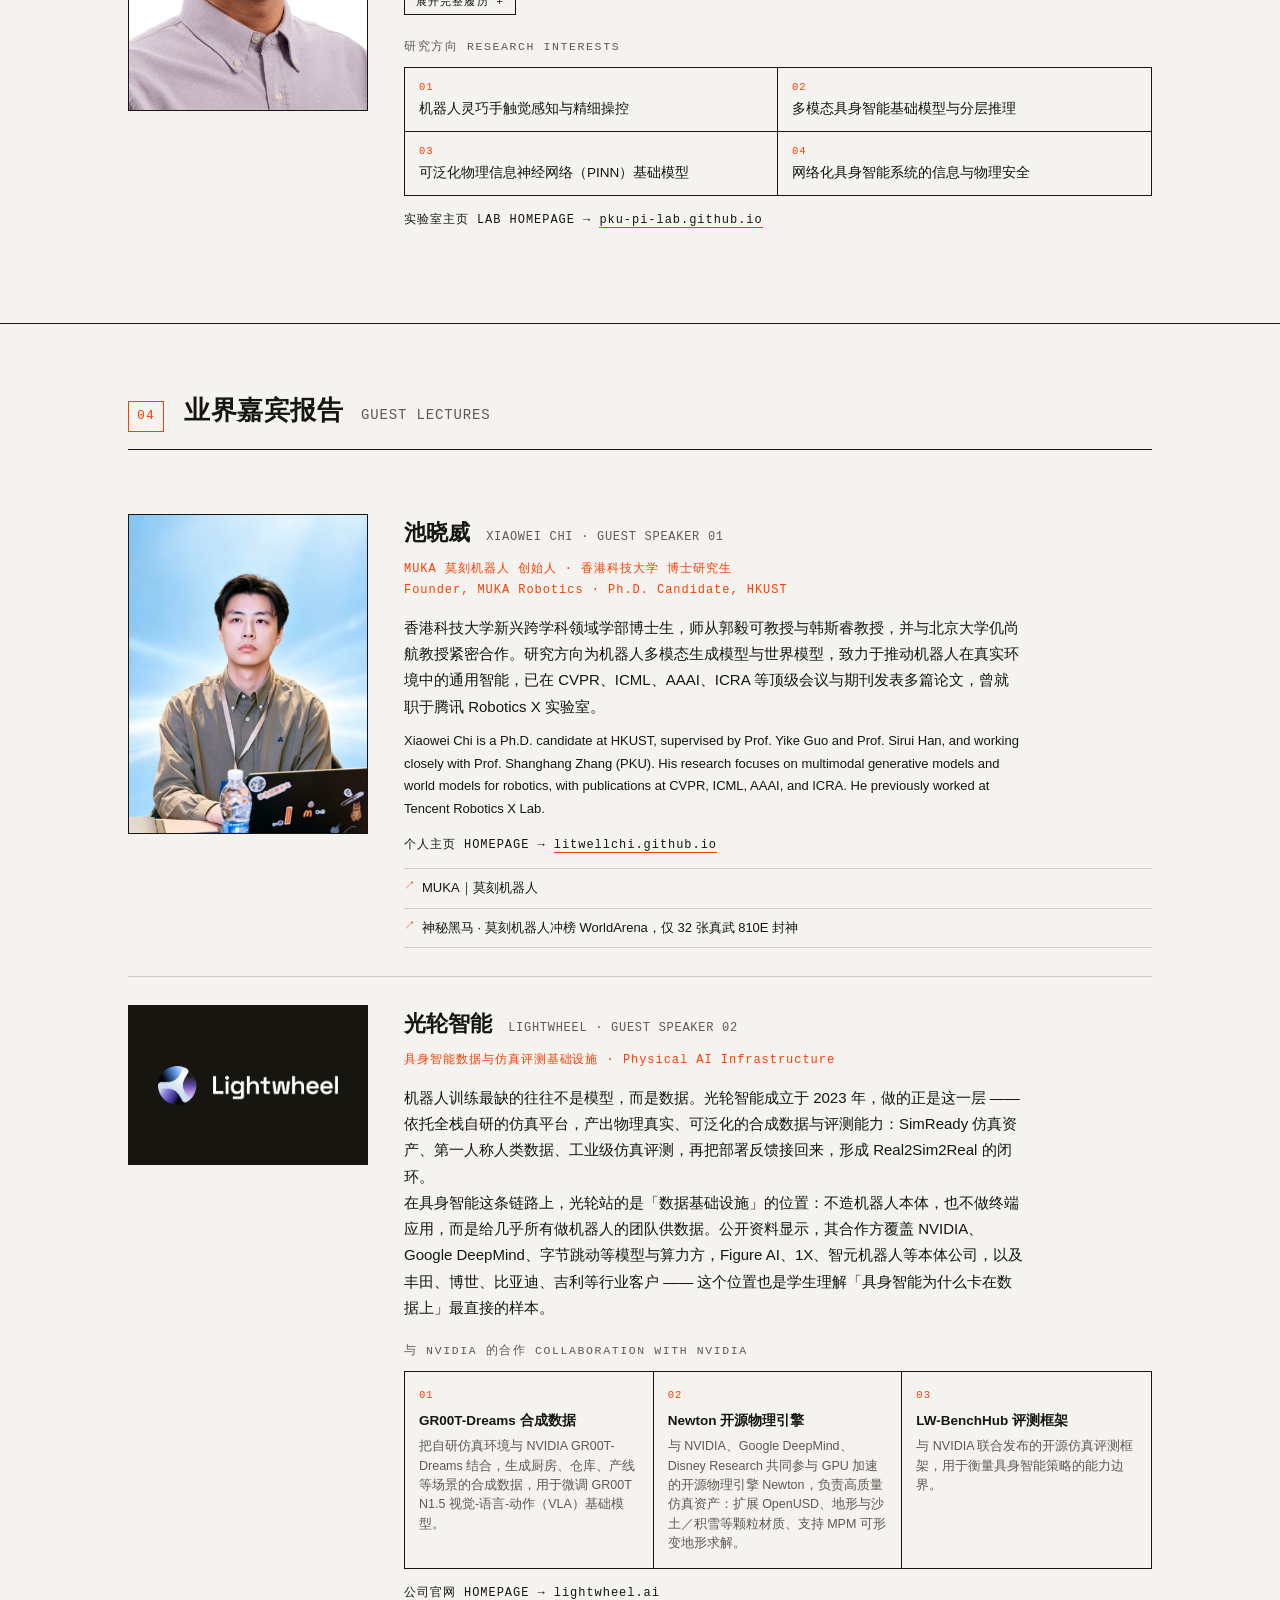
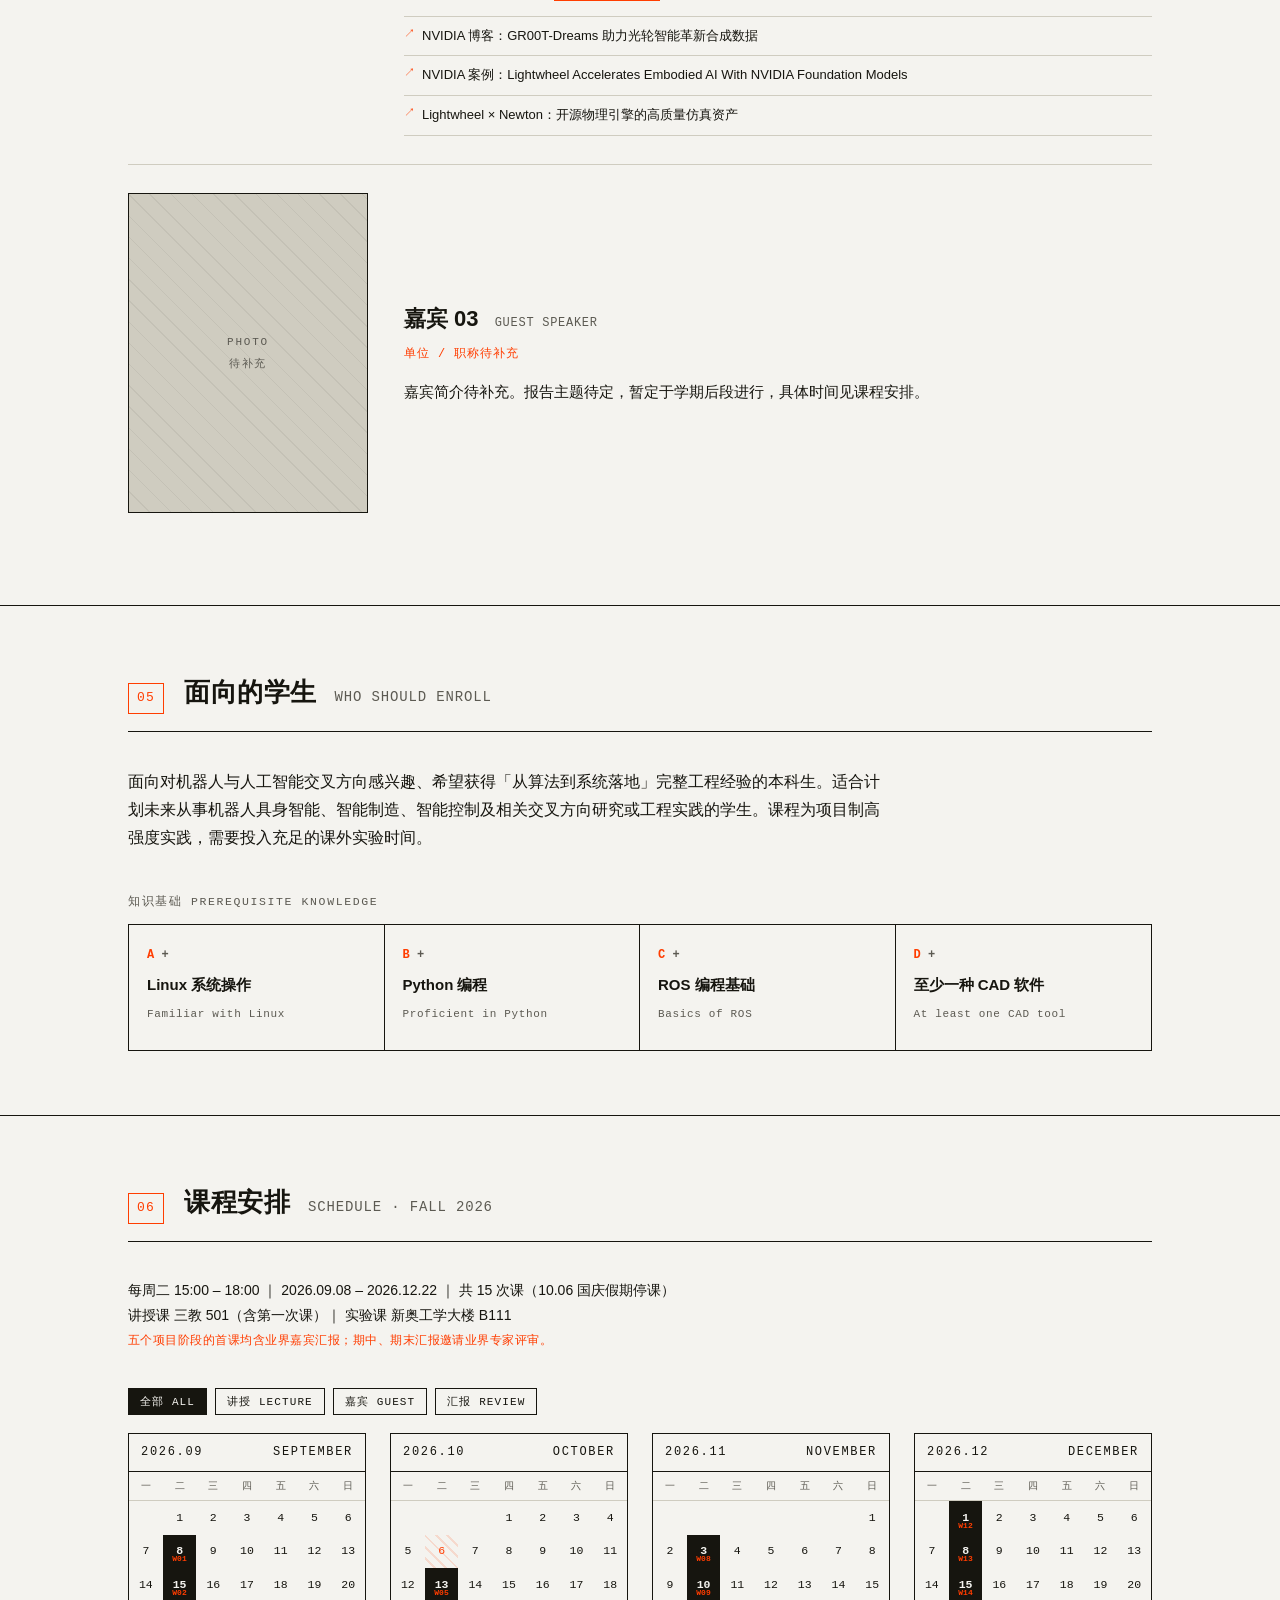
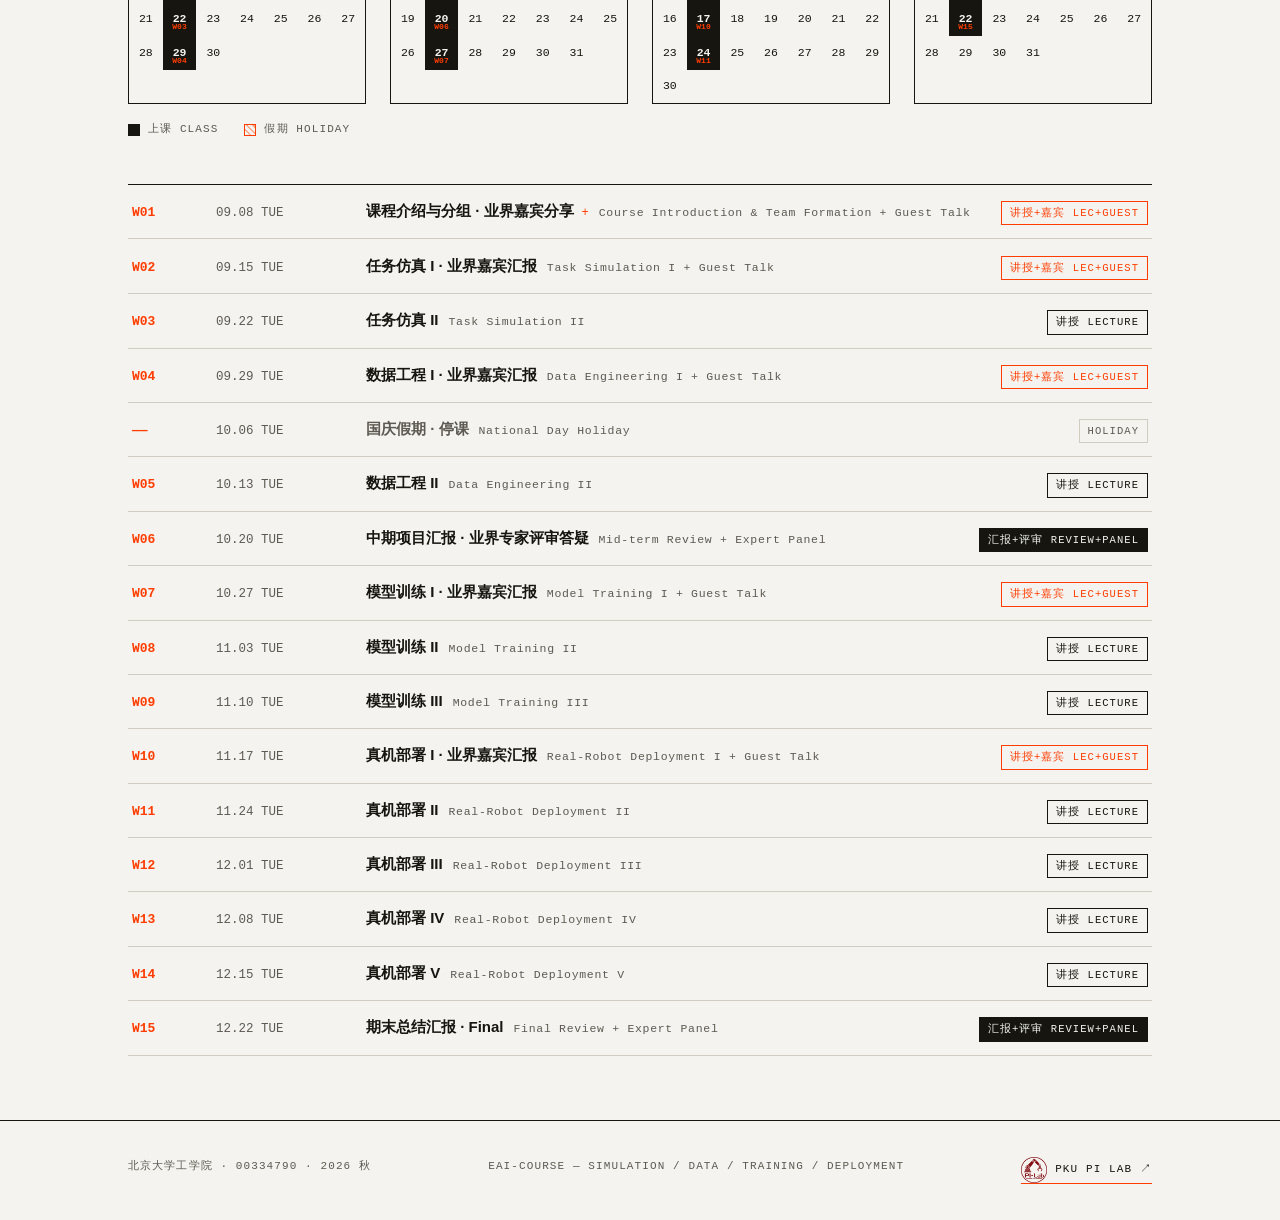
==== commit d7ad8ac7: "course: update schedule and audit QR poster" ====
--- a/index.html
+++ b/index.html
@@ -324,7 +324,7 @@
 
       <p class="schedule-note">
         每周二 15:00 – 18:00 ｜ 2026.09.08 – 2026.12.22 ｜ 共 15 次课（10.06 国庆假期停课）<br />讲授课 三教 501（含第一次课）｜ 实验课 新奥工学大楼 B111<br />
-        <em>以下为暂定安排（占位），嘉宾报告与各单元顺序可能调整，以课程群通知为准。</em>
+        <em>五个项目阶段的首课均含业界嘉宾汇报；期中、期末汇报邀请业界专家评审。</em>
       </p>
 
       <div class="sched-filter" id="sched-filter" role="group" aria-label="按课次类型筛选"></div>
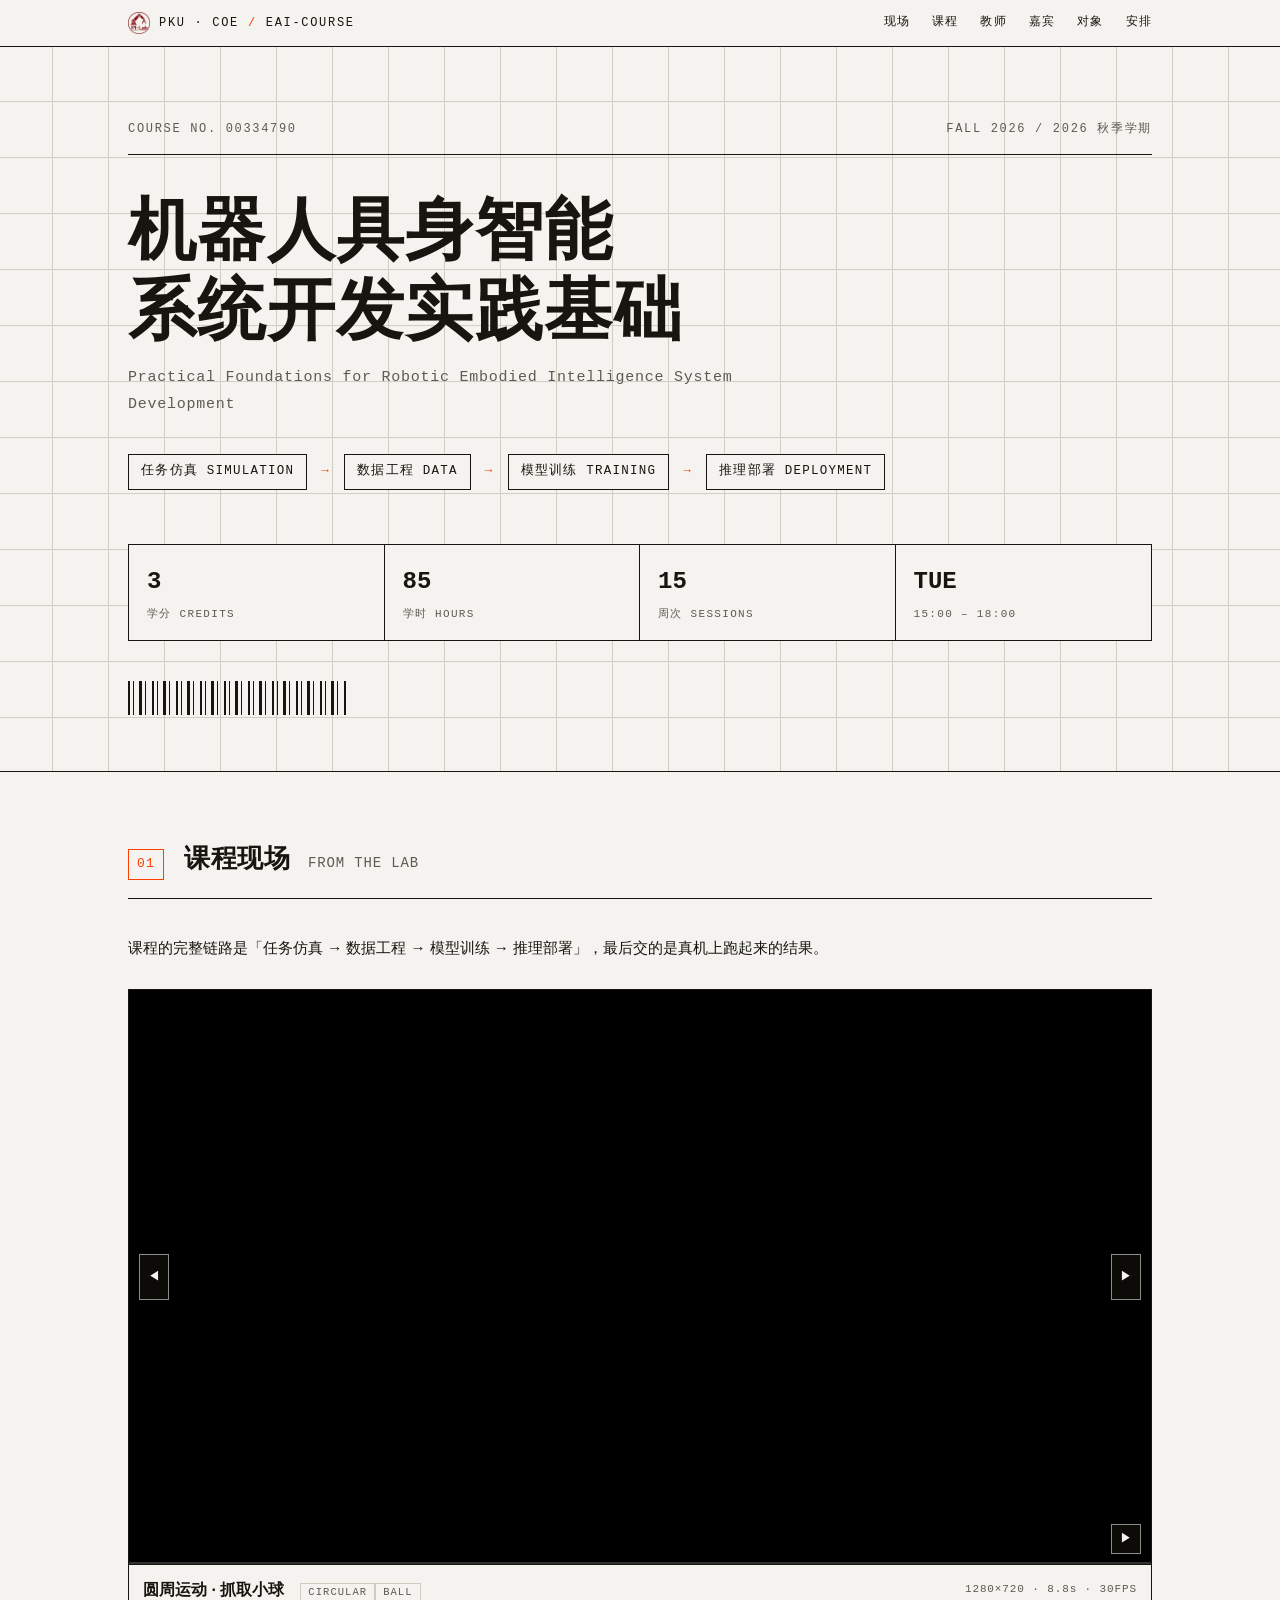
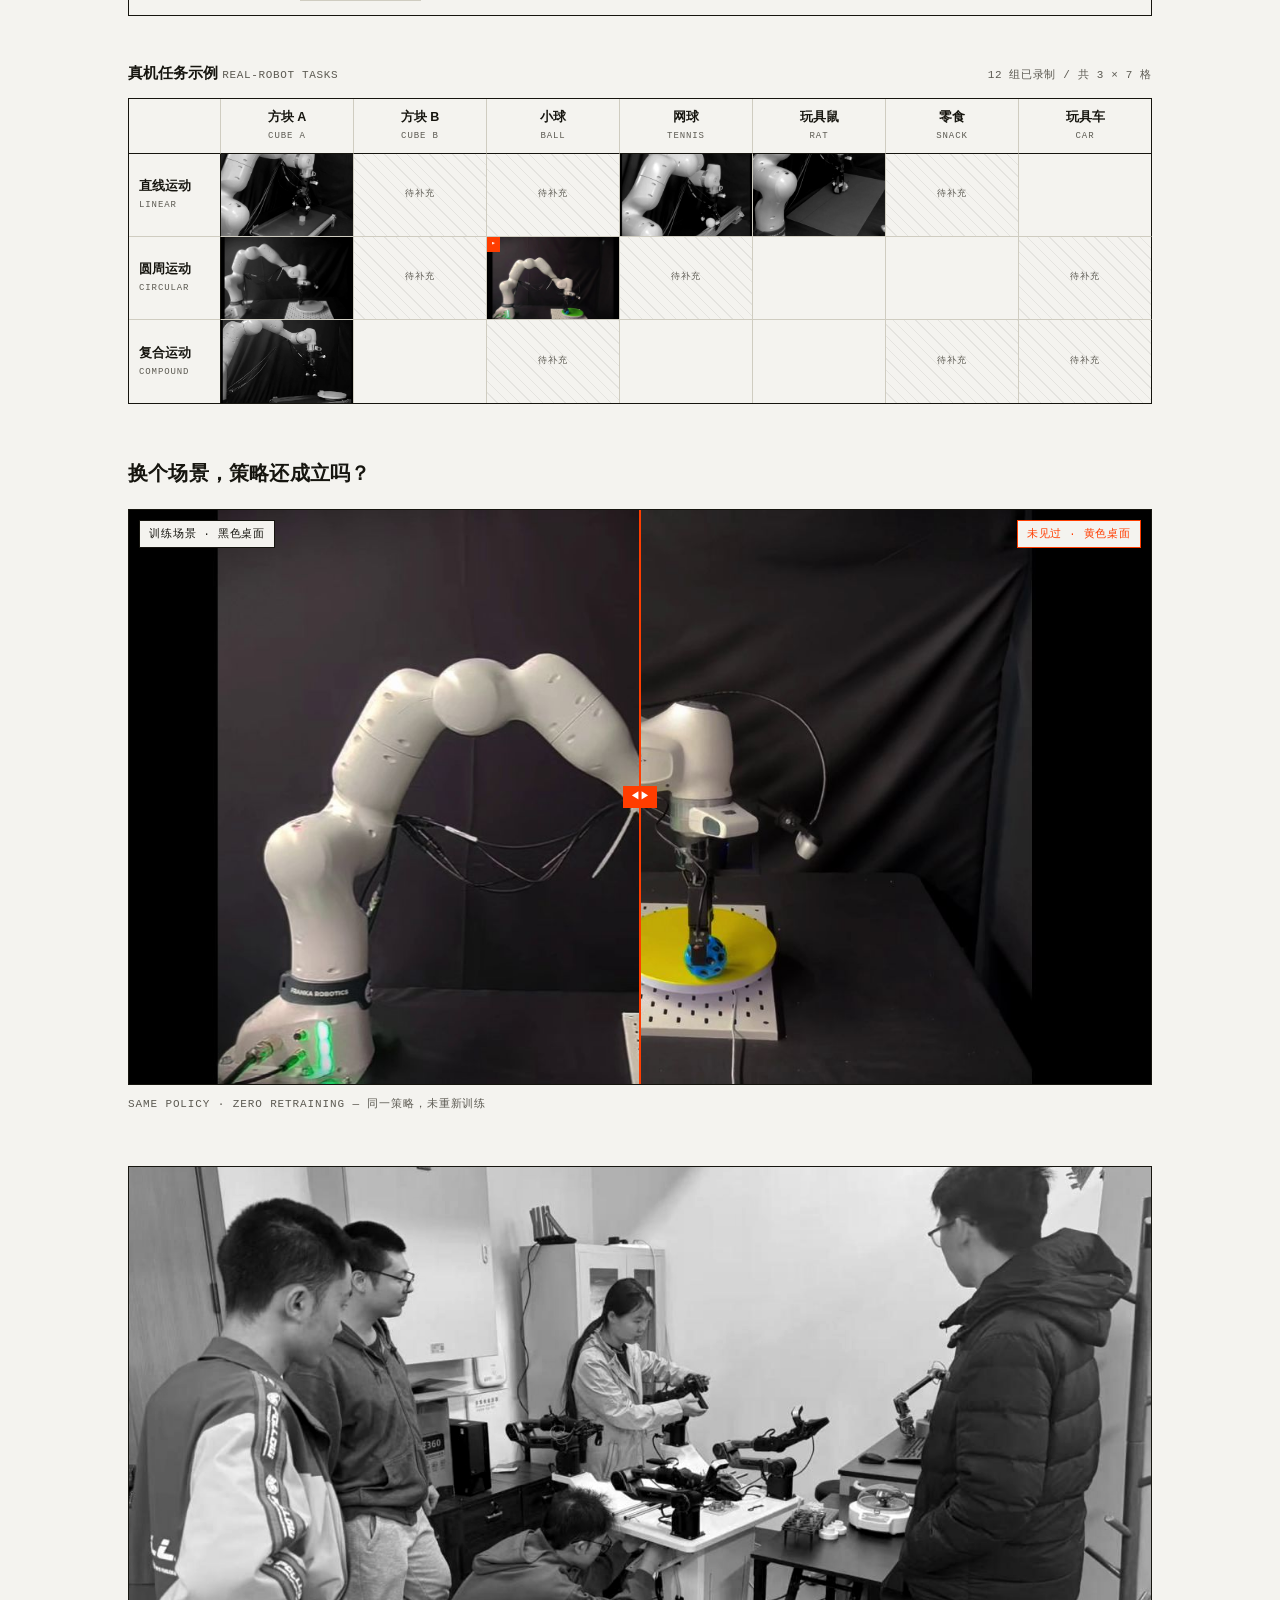
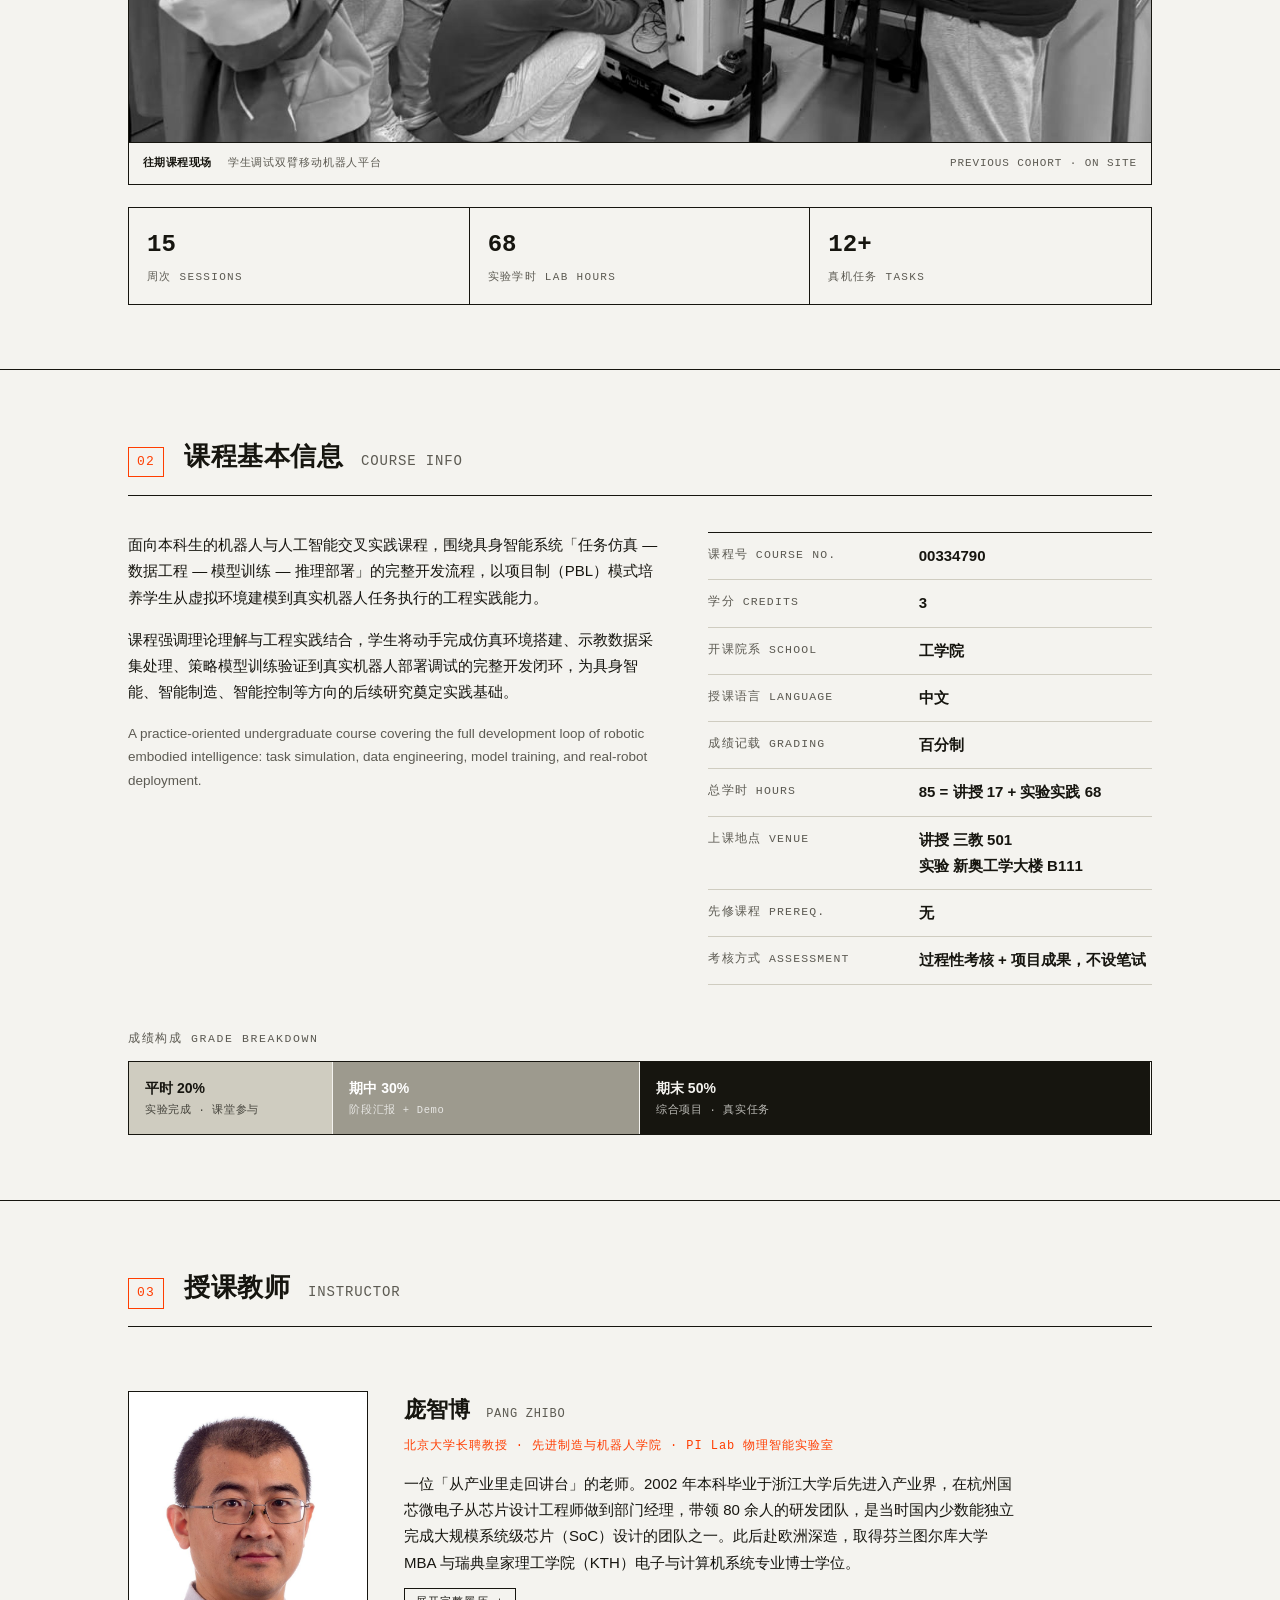
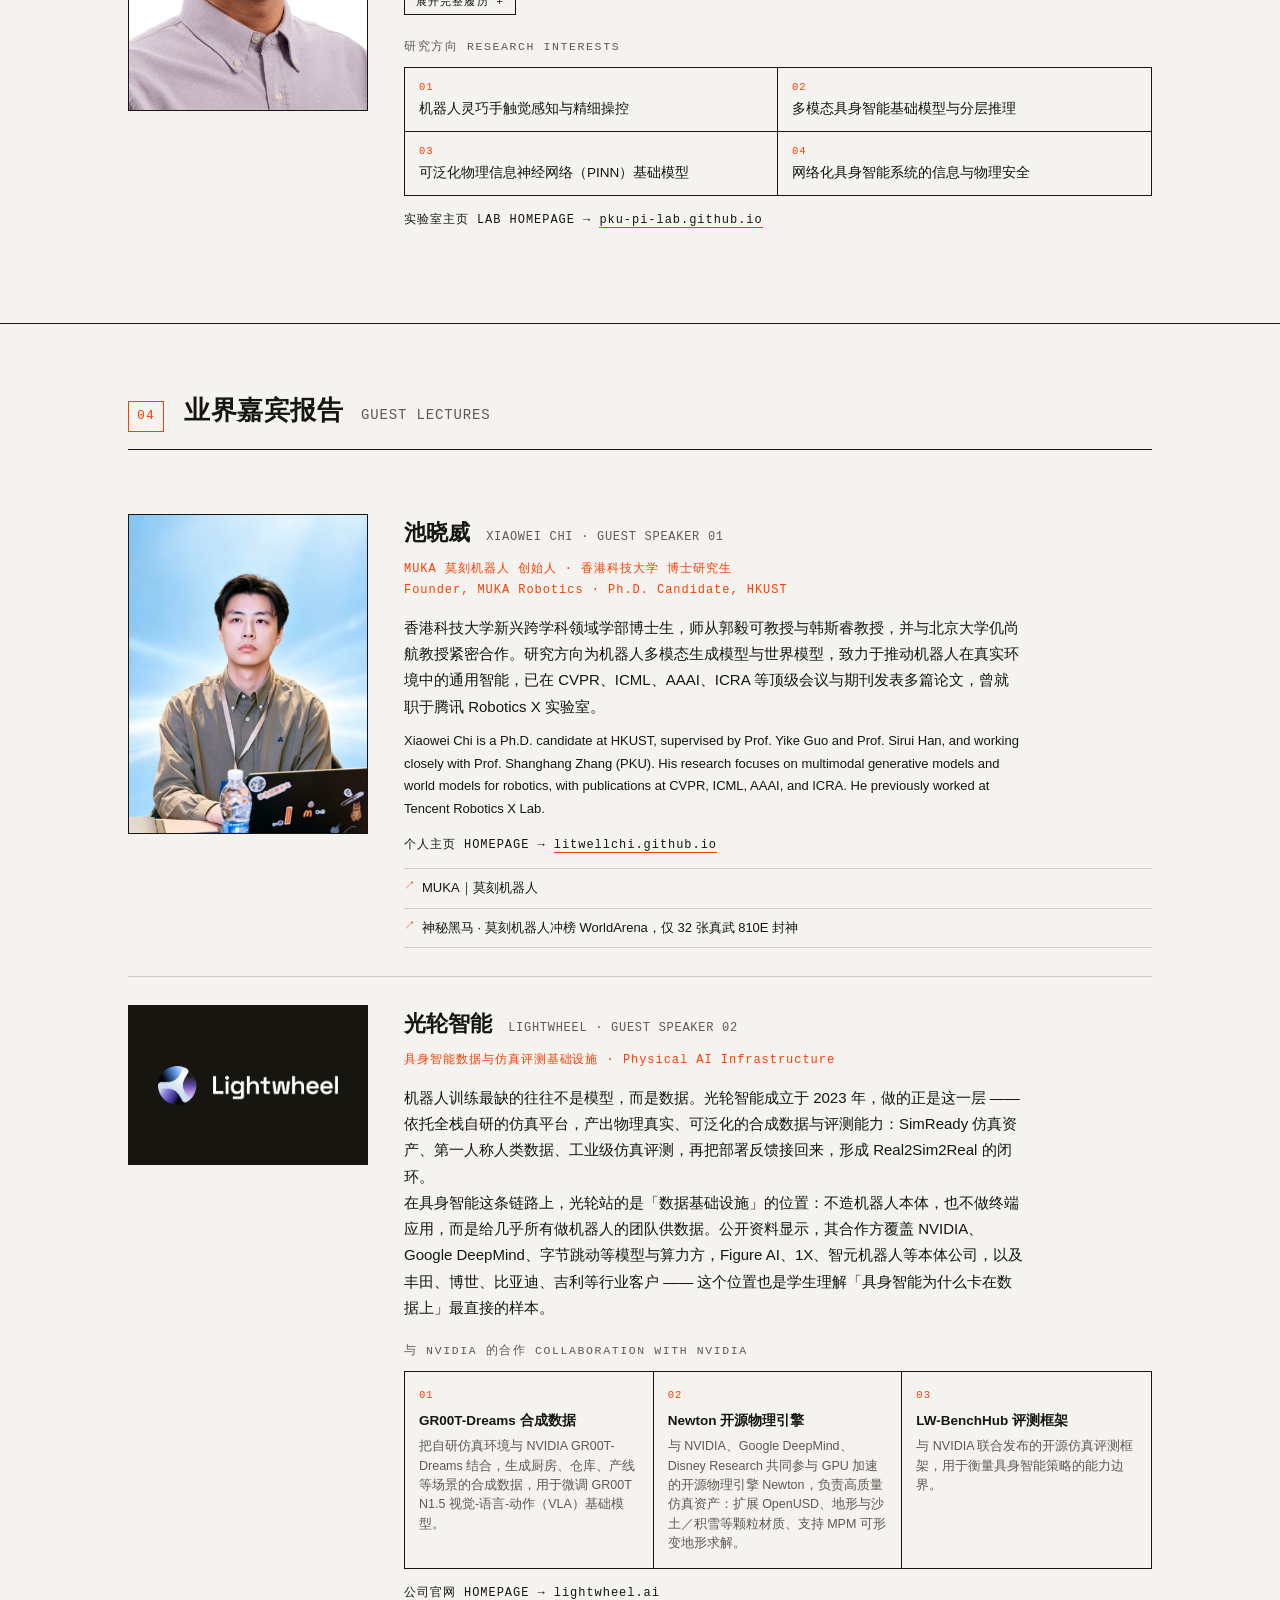
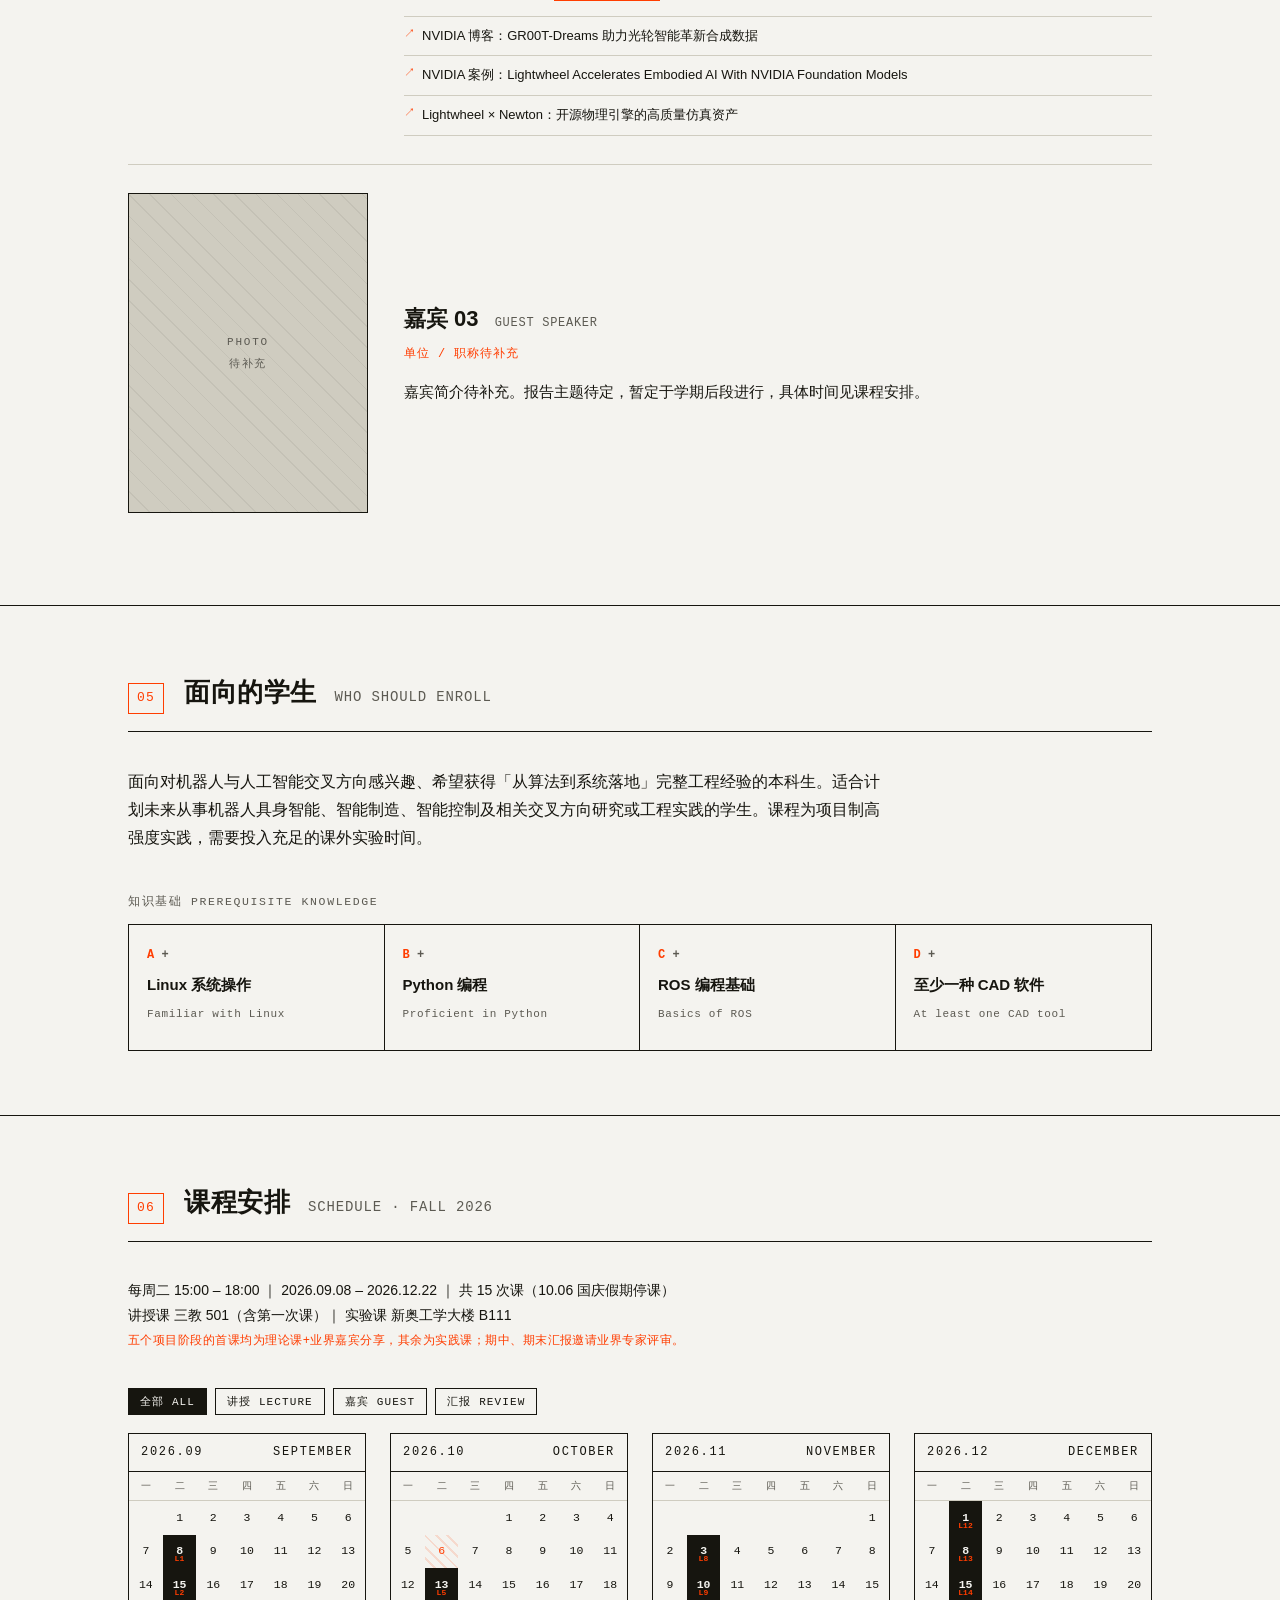
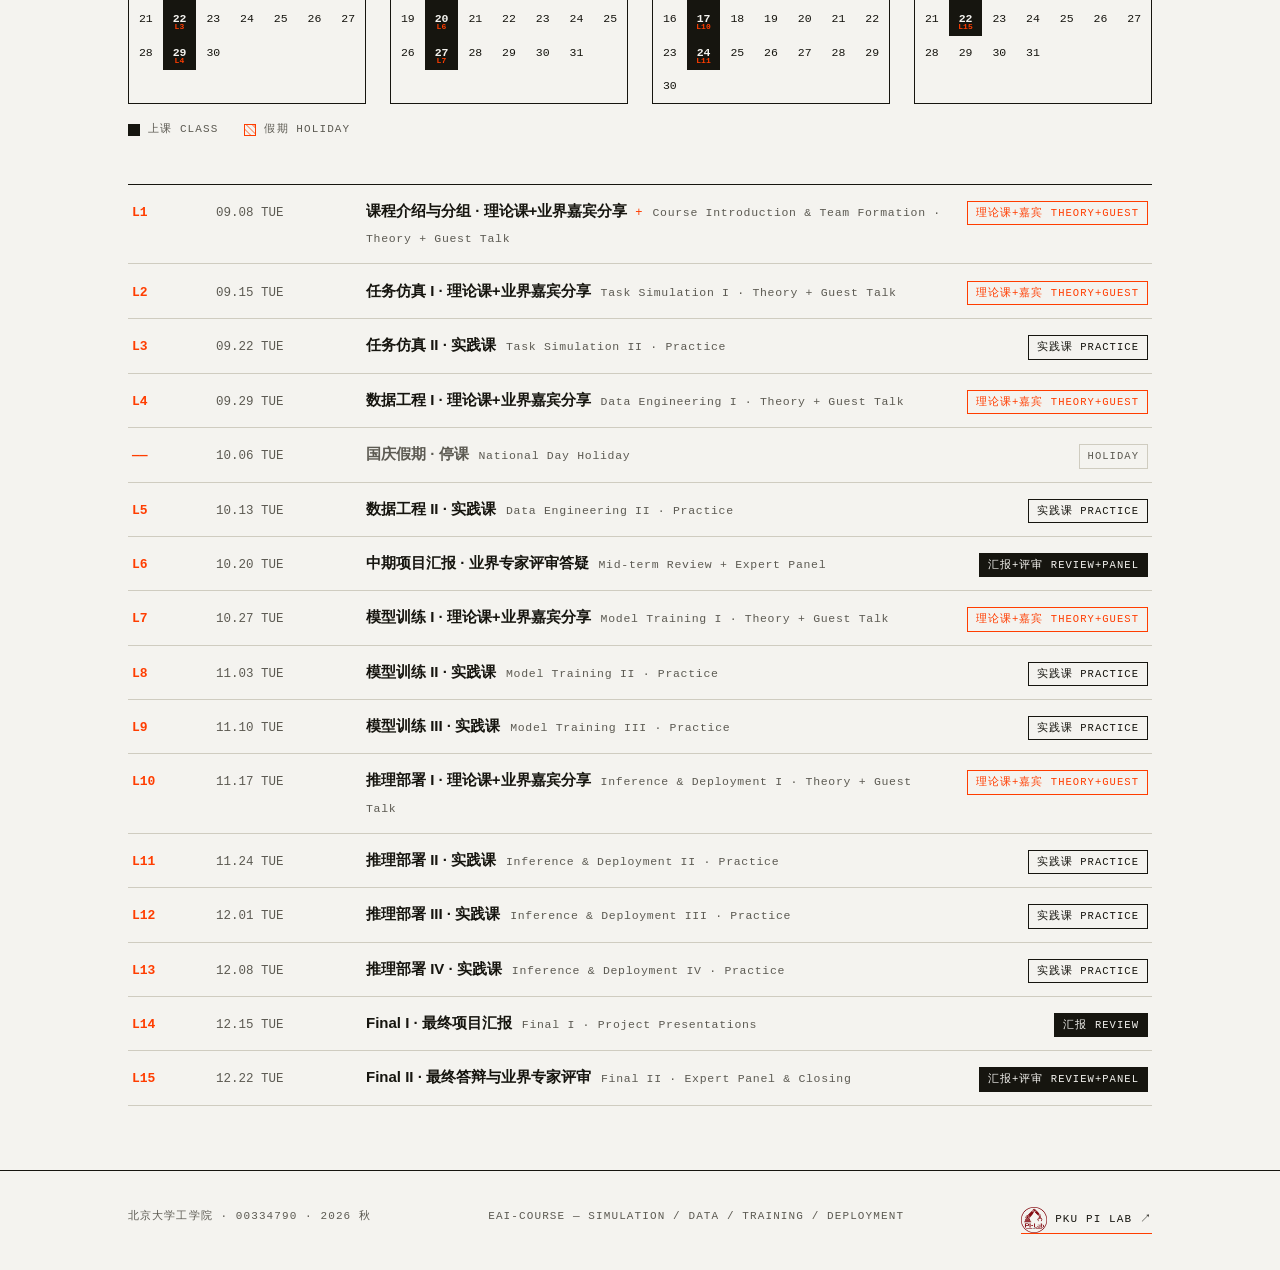
==== commit 0e2d44ba: "course: refine lecture schedule structure" ====
--- a/index.html
+++ b/index.html
@@ -324,7 +324,7 @@
 
       <p class="schedule-note">
         每周二 15:00 – 18:00 ｜ 2026.09.08 – 2026.12.22 ｜ 共 15 次课（10.06 国庆假期停课）<br />讲授课 三教 501（含第一次课）｜ 实验课 新奥工学大楼 B111<br />
-        <em>五个项目阶段的首课均含业界嘉宾汇报；期中、期末汇报邀请业界专家评审。</em>
+        <em>五个项目阶段的首课均为理论课+业界嘉宾分享，其余为实践课；期中、期末汇报邀请业界专家评审。</em>
       </p>
 
       <div class="sched-filter" id="sched-filter" role="group" aria-label="按课次类型筛选"></div>
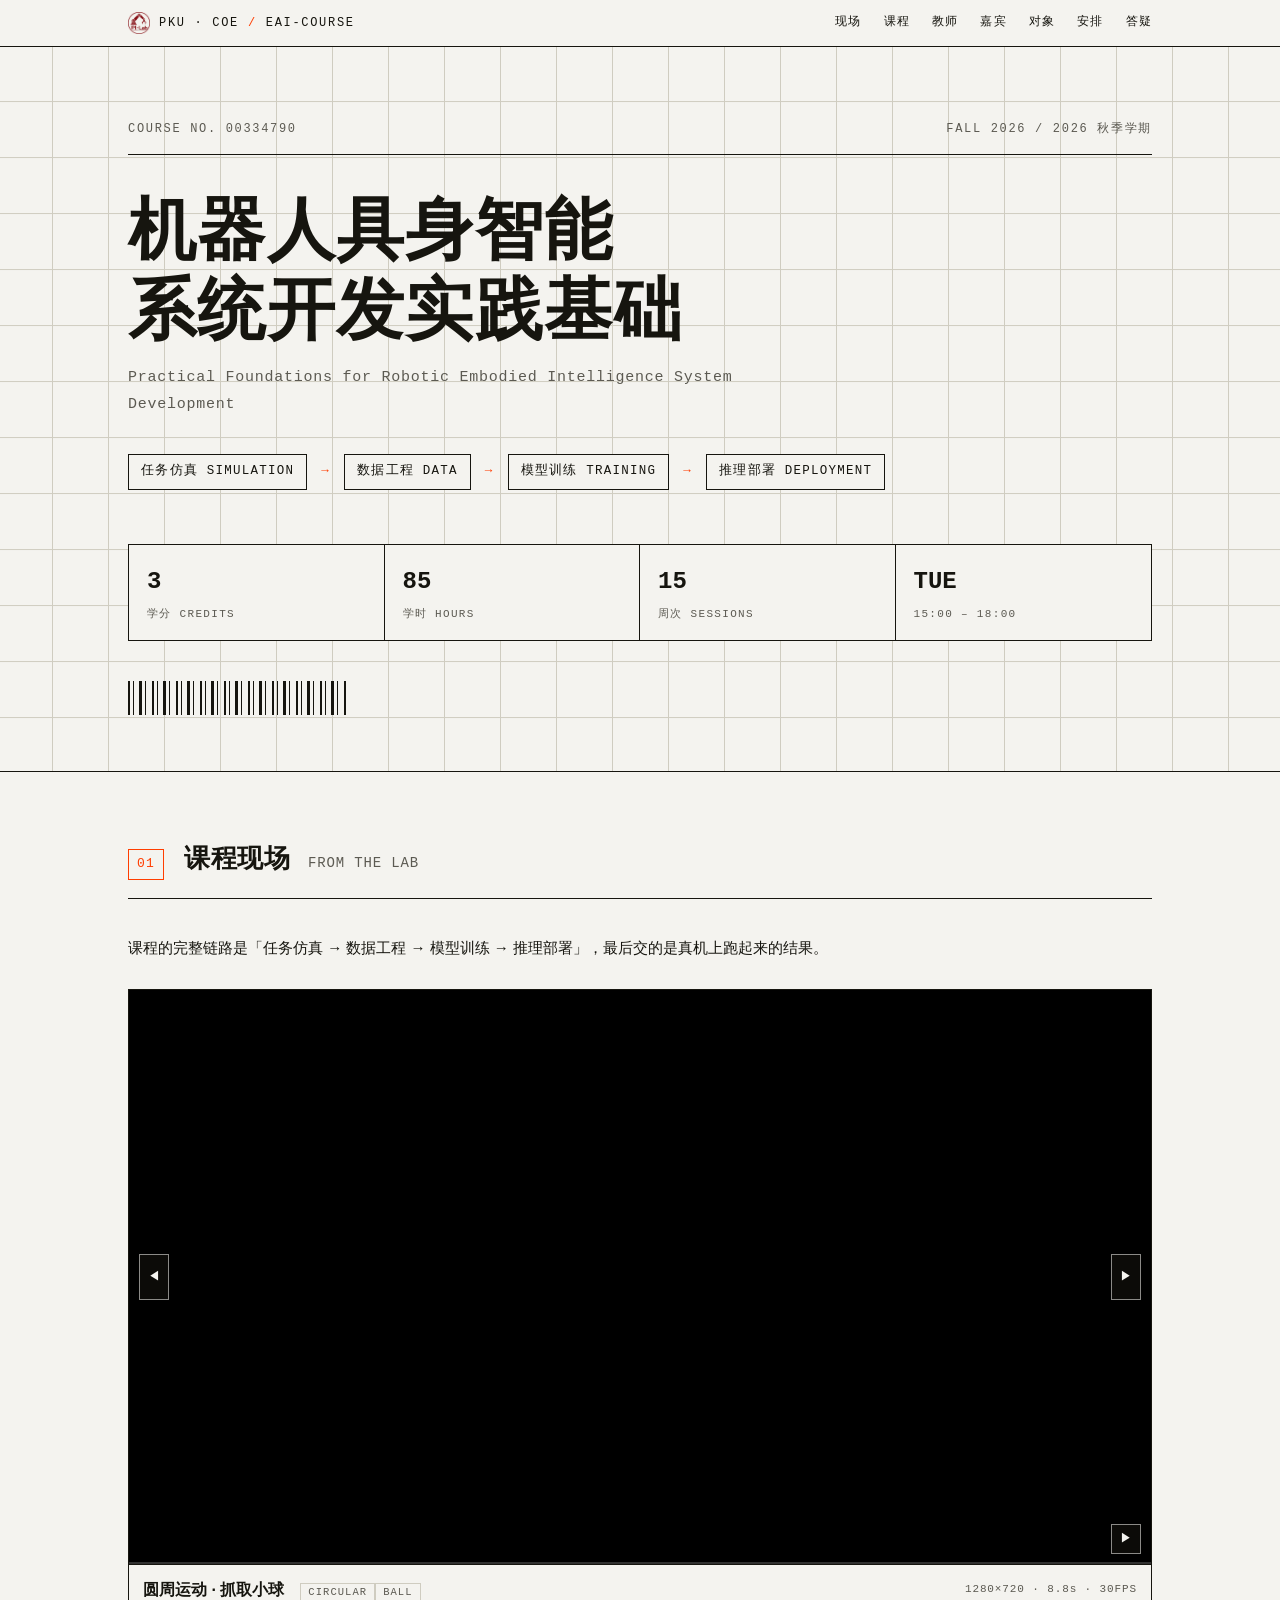
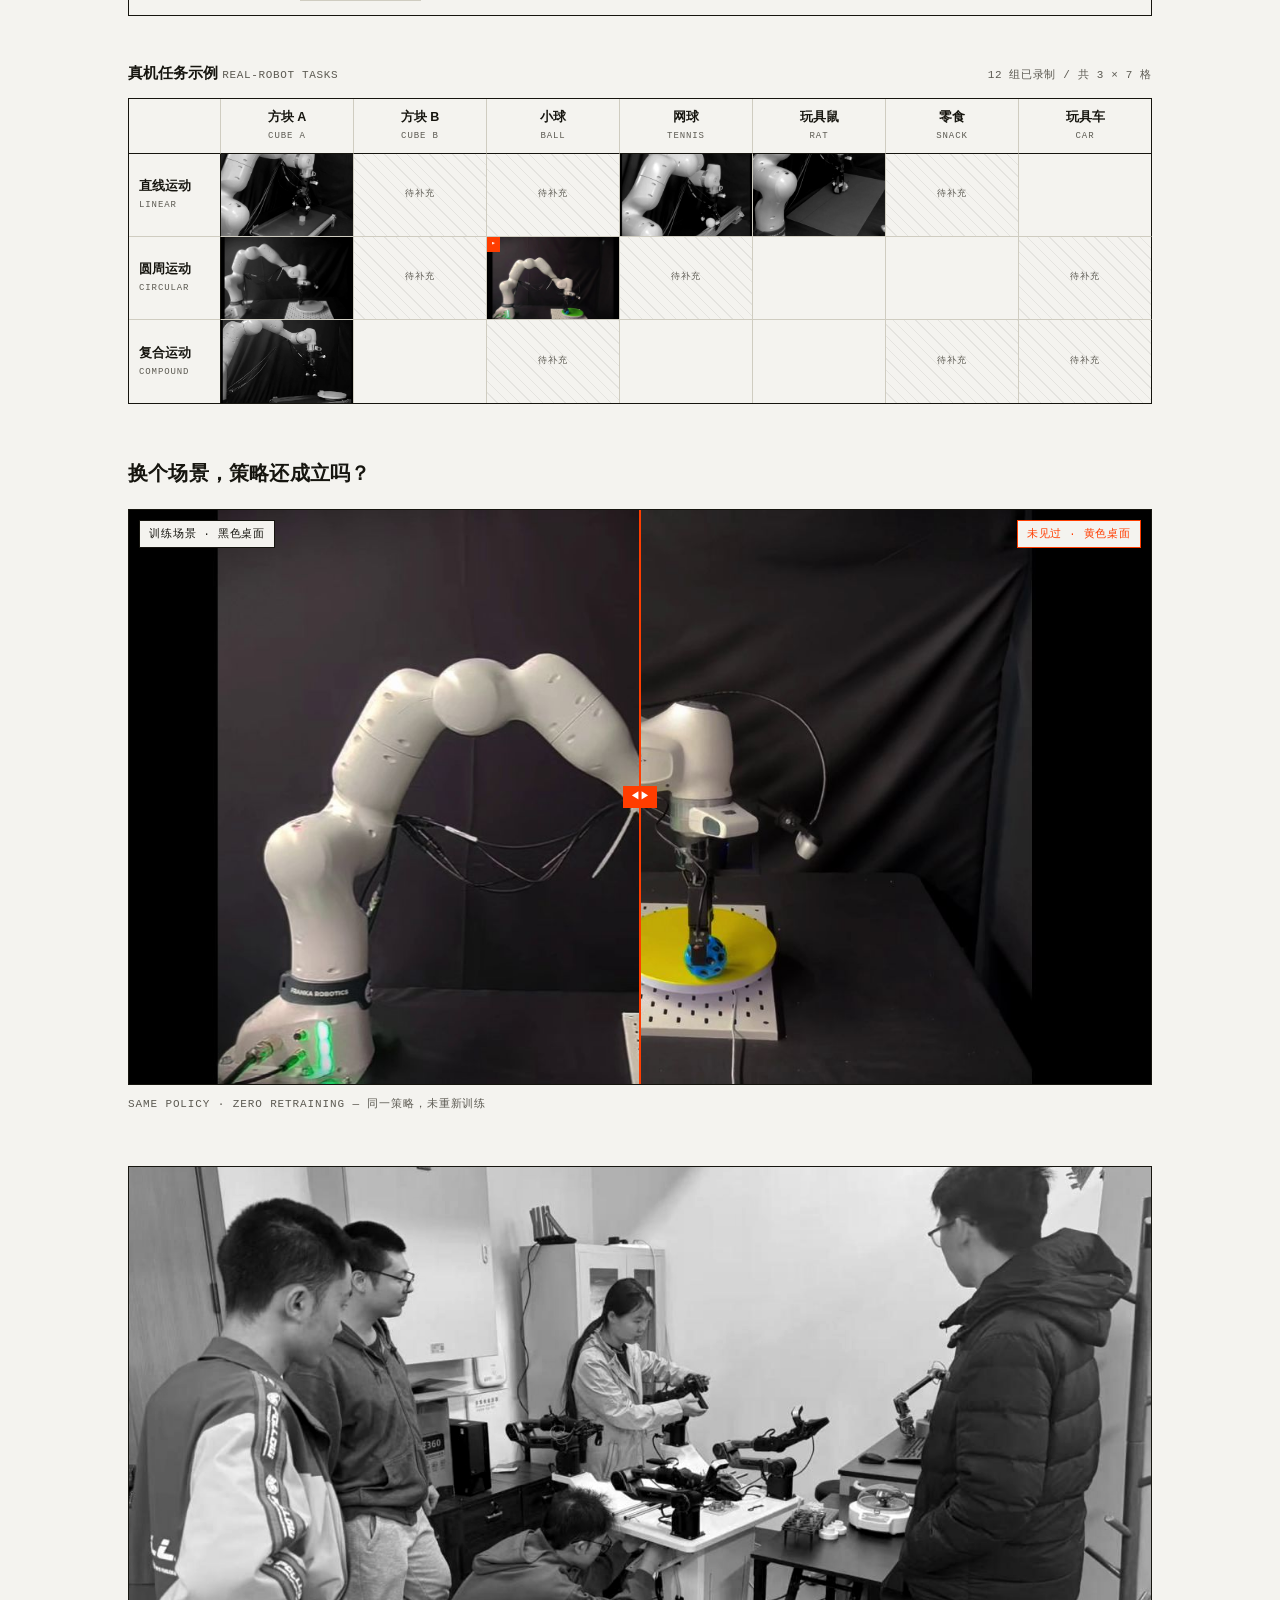
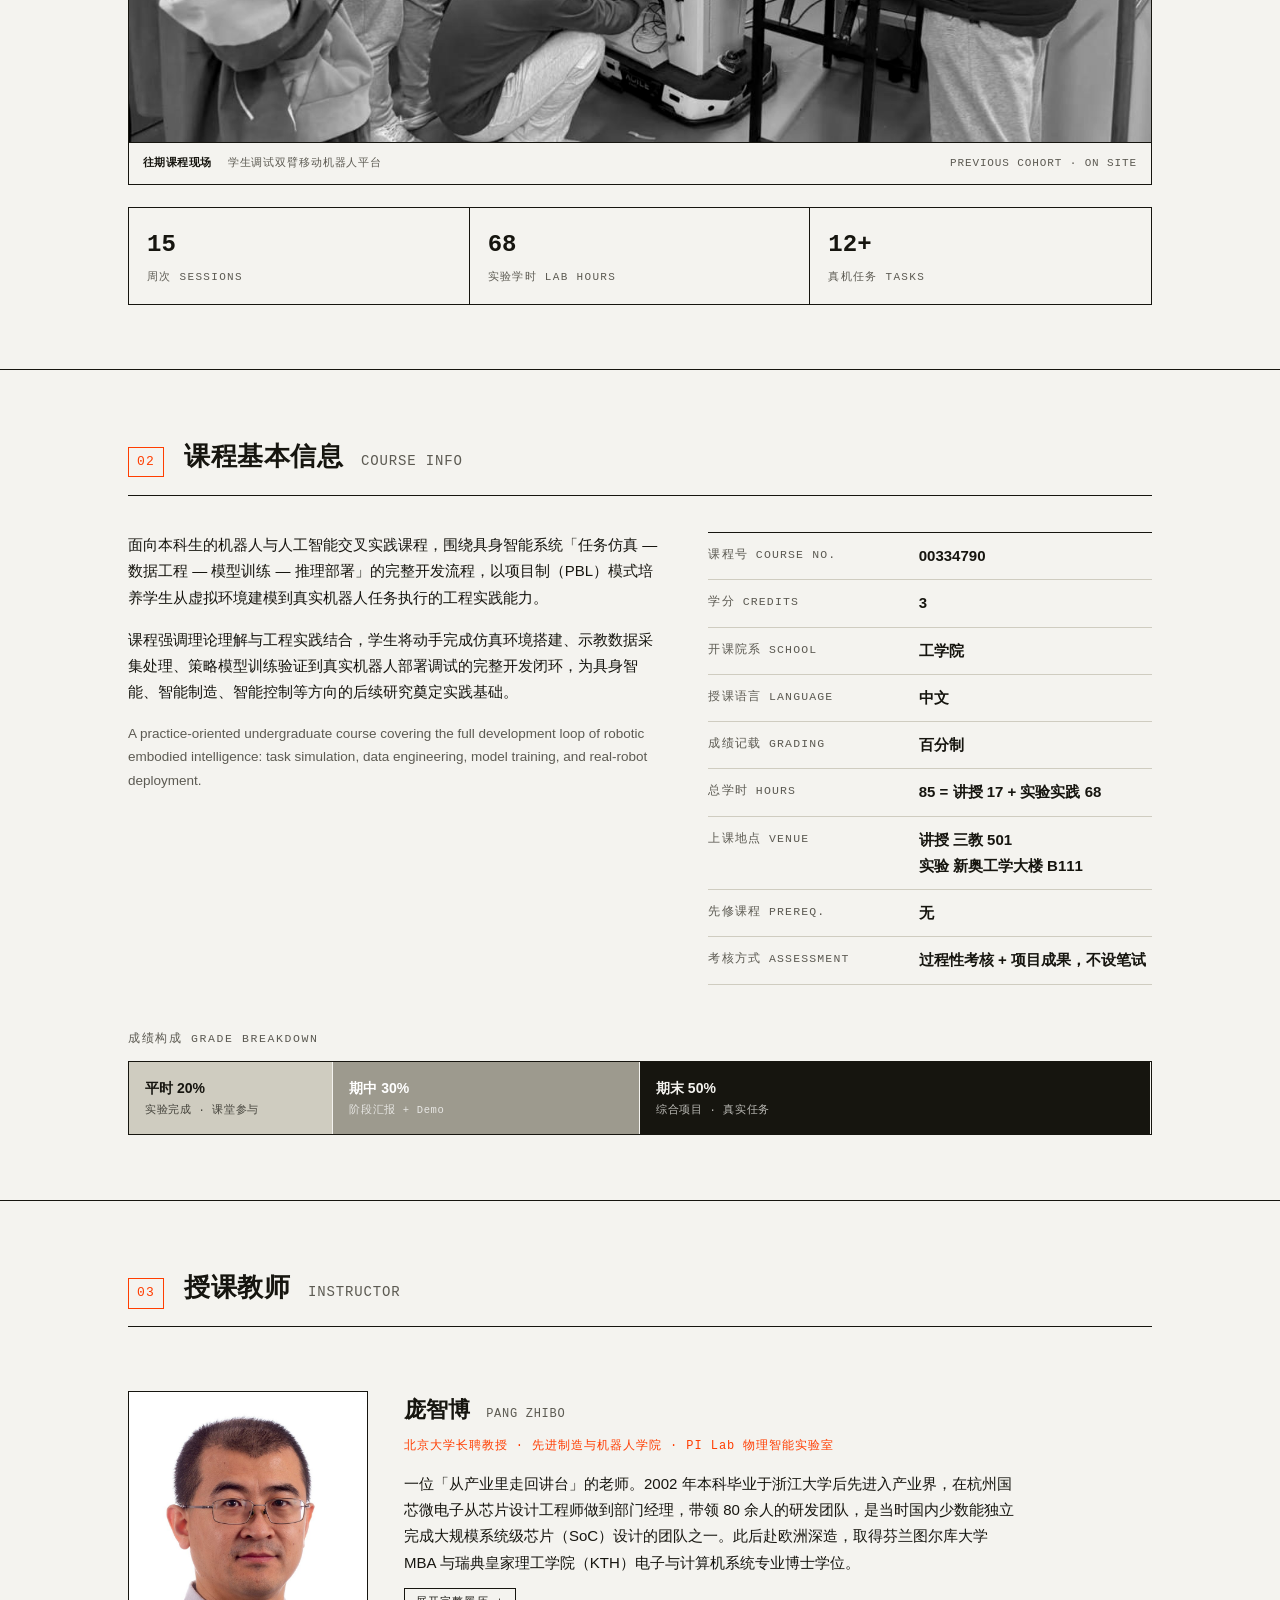
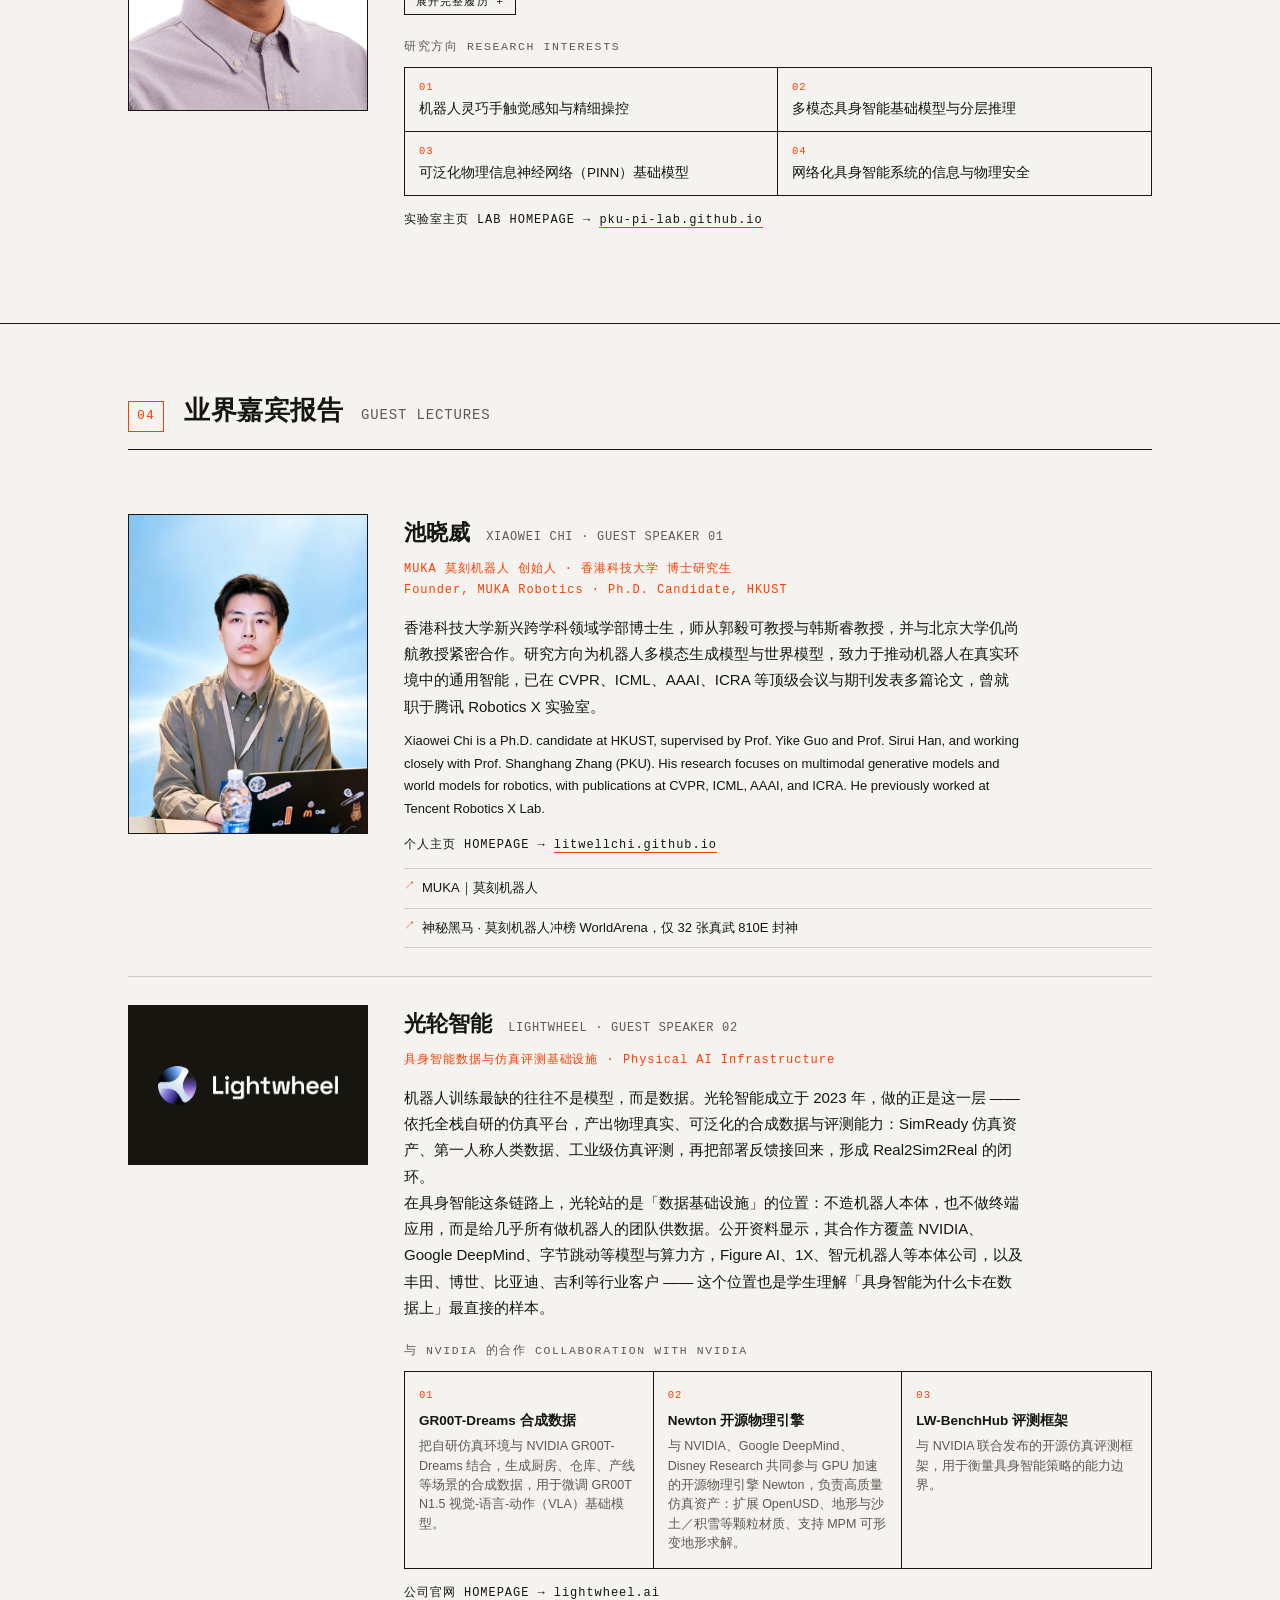
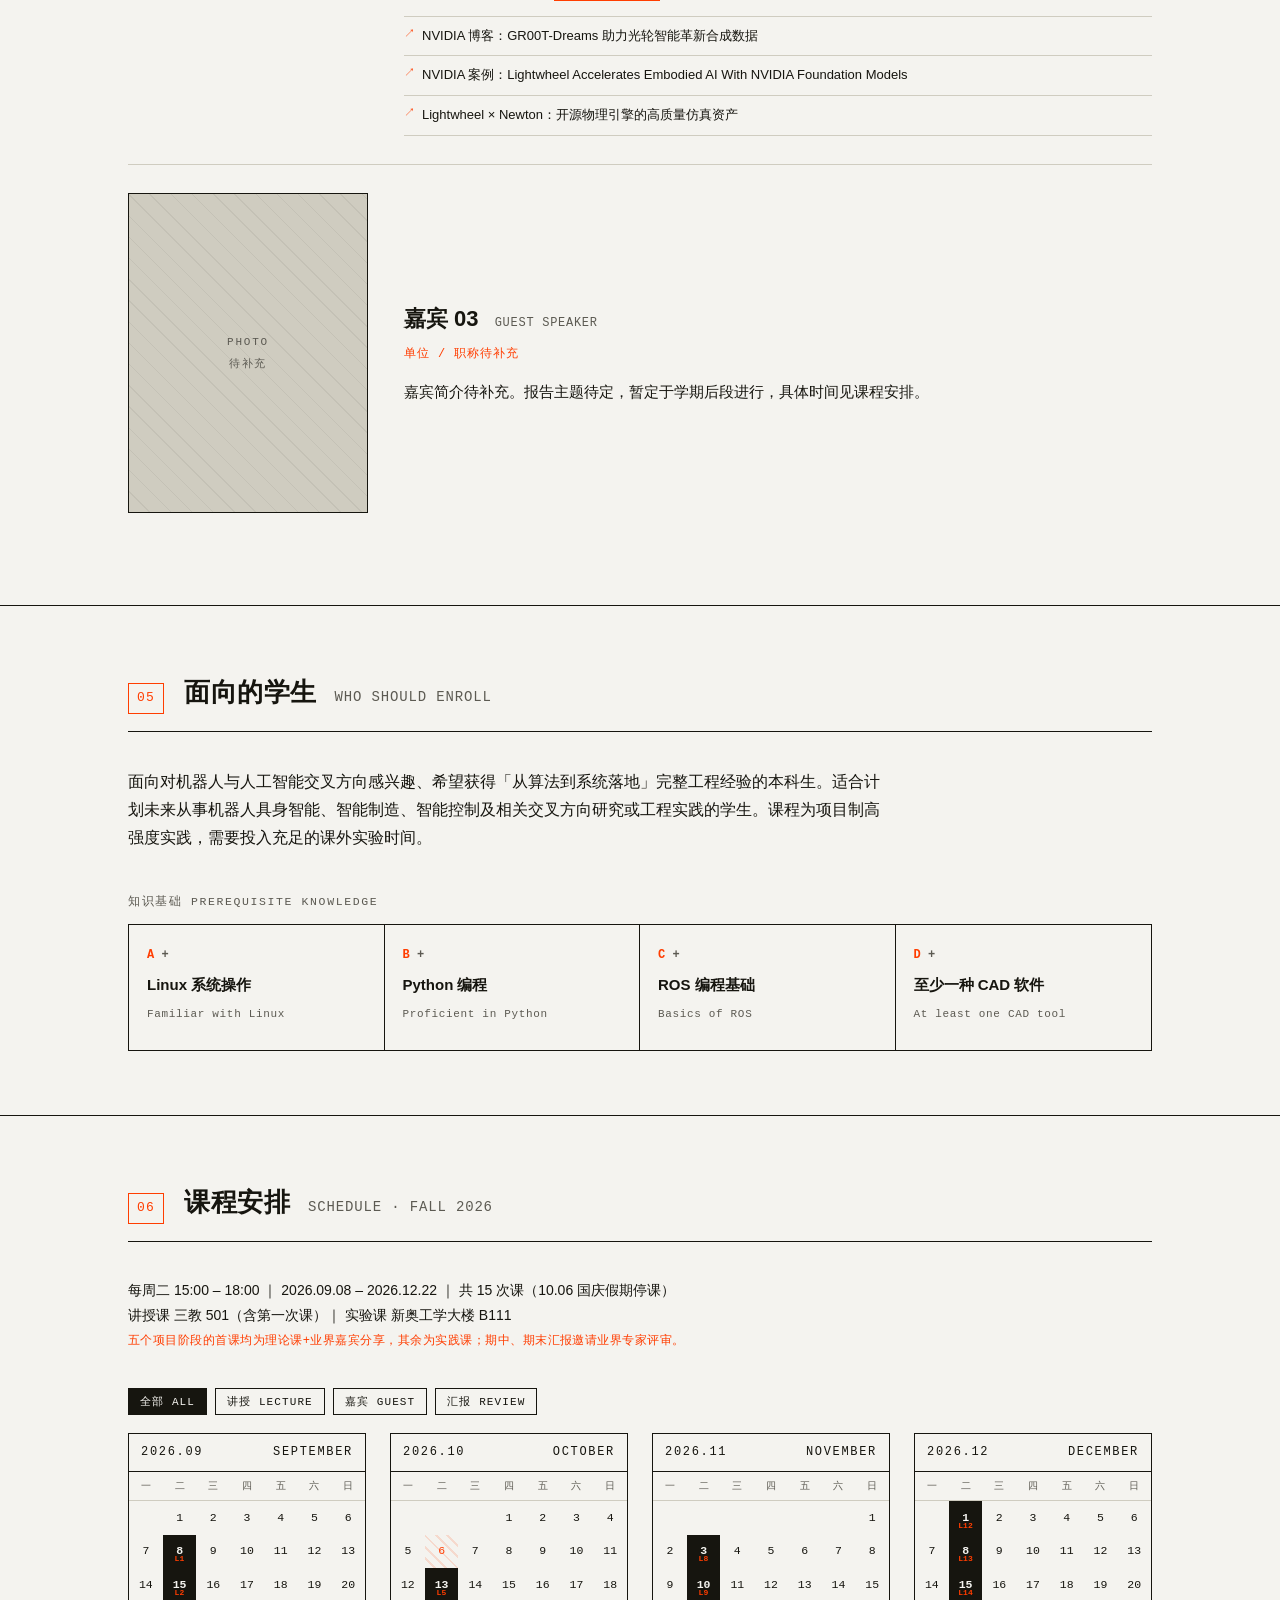
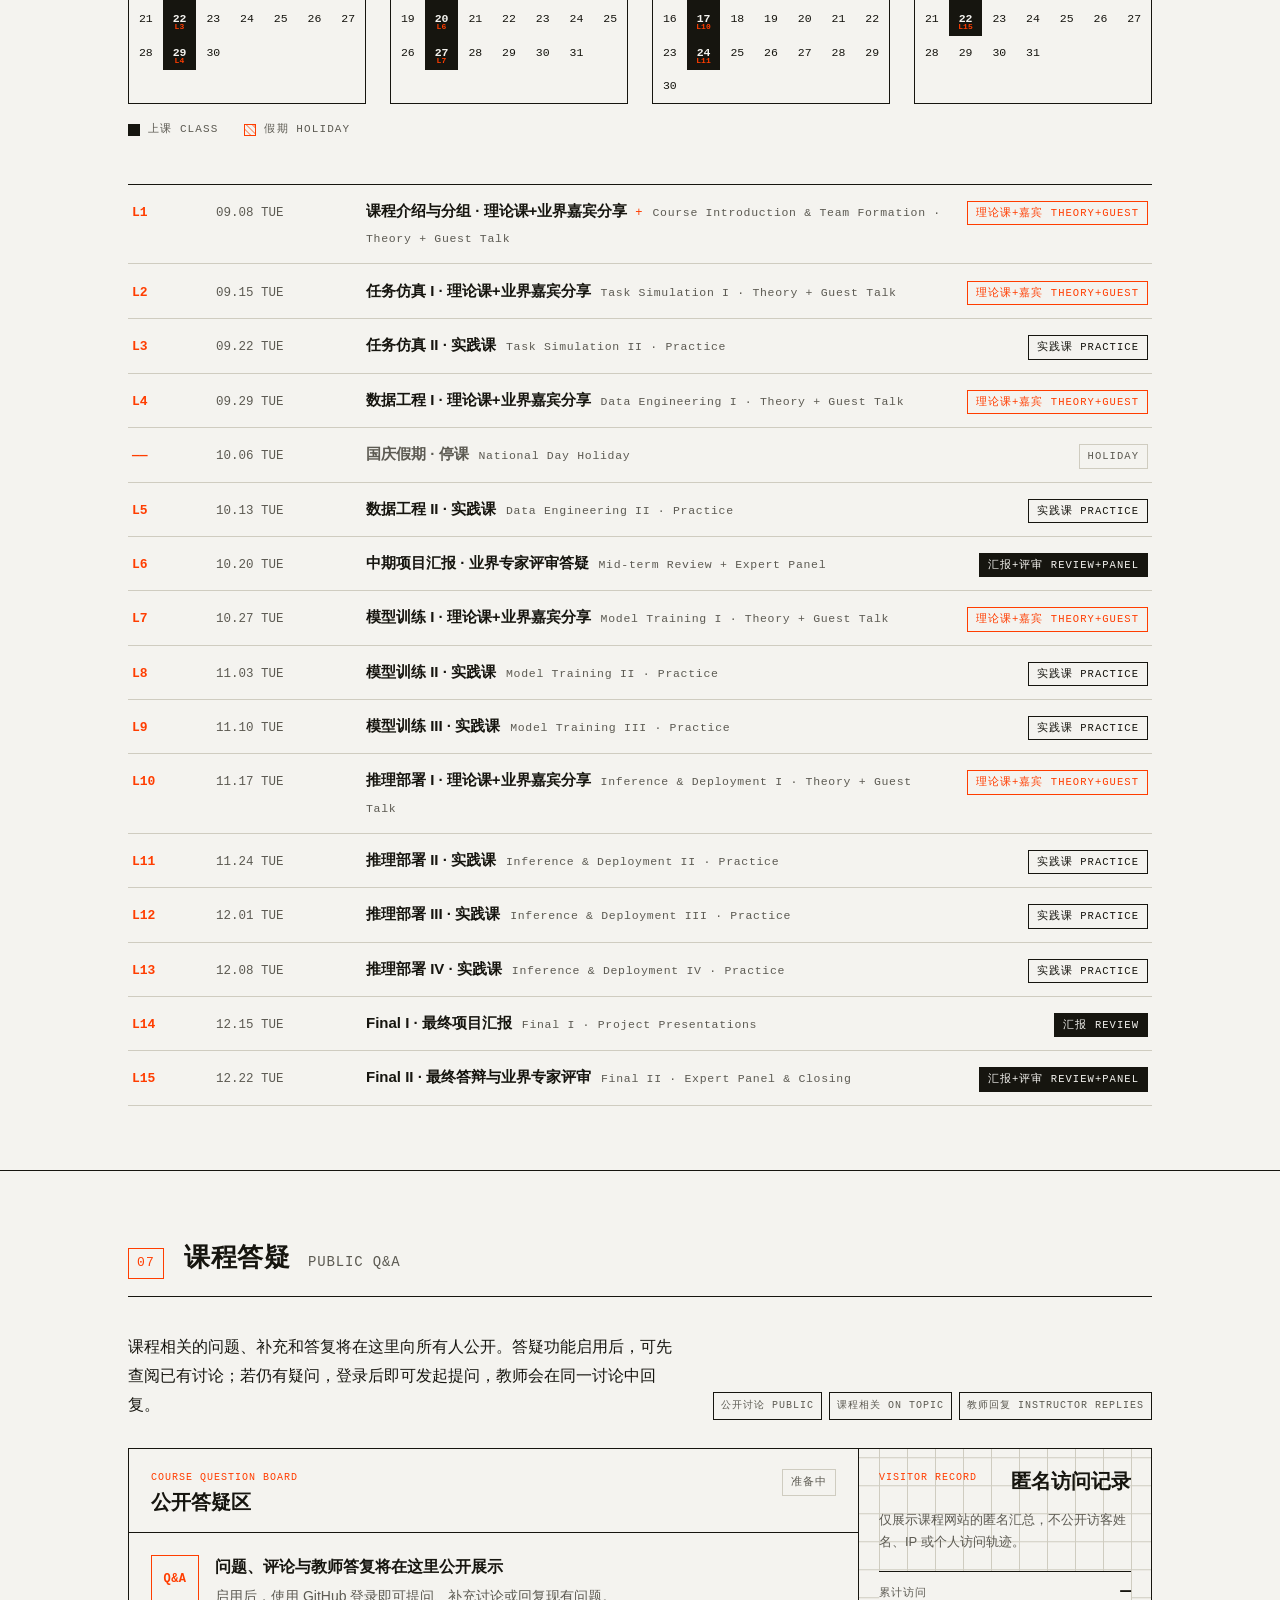
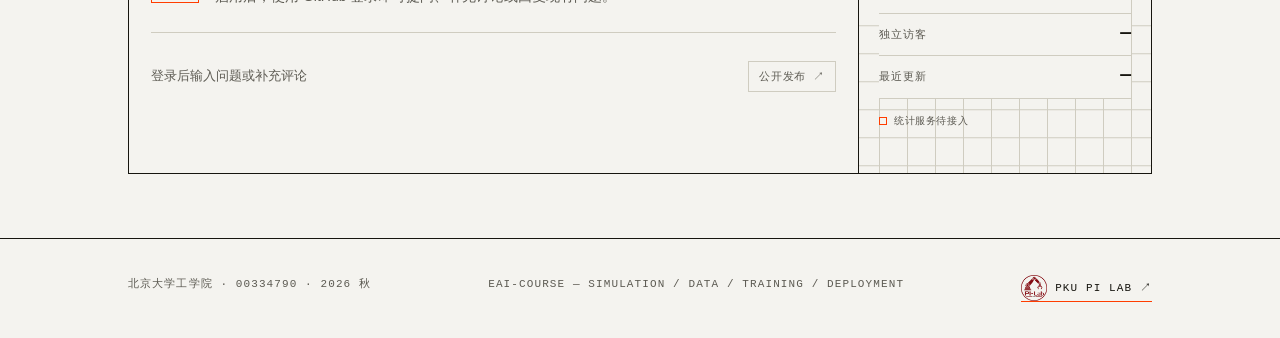
==== commit ef8c44e8: "site: add community and visitor UI" ====
--- a/index.html
+++ b/index.html
@@ -23,6 +23,7 @@
         <a href="#guests">嘉宾</a>
         <a href="#audience">对象</a>
         <a href="#schedule">安排</a>
+        <a href="#qa">答疑</a>
       </nav>
     </div>
   </header>
@@ -340,6 +341,66 @@
     </div>
   </section>
 
+  <!-- ══════════ 07 课程答疑 ══════════ -->
+  <section id="qa" class="section qa-section">
+    <div class="wrap">
+      <div class="section-head">
+        <span class="section-no">07</span>
+        <h2>课程答疑 <span class="en">PUBLIC Q&amp;A</span></h2>
+      </div>
+
+      <div class="qa-intro">
+        <p>课程相关的问题、补充和答复将在这里向所有人公开。答疑功能启用后，可先查阅已有讨论；若仍有疑问，登录后即可发起提问，教师会在同一讨论中回复。</p>
+        <div class="qa-rules" aria-label="答疑区规则">
+          <span>公开讨论 PUBLIC</span>
+          <span>课程相关 ON TOPIC</span>
+          <span>教师回复 INSTRUCTOR REPLIES</span>
+        </div>
+      </div>
+
+      <div class="qa-grid">
+        <div class="qa-board">
+          <div class="qa-board-head">
+            <div>
+              <span class="qa-overline">COURSE QUESTION BOARD</span>
+              <h3>公开答疑区</h3>
+            </div>
+            <span class="qa-status" id="qa-status">准备中</span>
+          </div>
+
+          <!-- 配置 GitHub Discussions / Giscus 后，评论组件会替换此处的设计态。 -->
+          <div class="qa-comment-root" id="qa-comment-root" aria-live="polite">
+            <div class="qa-placeholder">
+              <span class="qa-placeholder-no">Q&amp;A</span>
+              <div>
+                <b>问题、评论与教师答复将在这里公开展示</b>
+                <p>启用后，使用 GitHub 登录即可提问、补充讨论或回复现有问题。</p>
+              </div>
+            </div>
+            <div class="qa-composer" aria-disabled="true">
+              <span>登录后输入问题或补充评论</span>
+              <button type="button" disabled>公开发布 ↗</button>
+            </div>
+          </div>
+        </div>
+
+        <aside class="visit-panel" aria-labelledby="visit-title">
+          <div class="visit-head">
+            <span class="qa-overline">VISITOR RECORD</span>
+            <h3 id="visit-title">匿名访问记录</h3>
+          </div>
+          <p class="visit-note">仅展示课程网站的匿名汇总，不公开访客姓名、IP 或个人访问轨迹。</p>
+          <div class="visit-stats" id="visit-stats" aria-live="polite">
+            <div><span>累计访问</span><b data-visit-total>—</b></div>
+            <div><span>独立访客</span><b data-visit-unique>—</b></div>
+            <div><span>最近更新</span><b data-visit-updated>—</b></div>
+          </div>
+          <p class="visit-state" id="visit-state"><i></i>统计服务待接入</p>
+        </aside>
+      </div>
+    </div>
+  </section>
+
   <!-- ══════════ FOOTER ══════════ -->
   <footer class="footer">
     <div class="wrap footer-inner">
--- a/styles.css
+++ b/styles.css
@@ -277,6 +277,84 @@
 .session-row.holiday-row { color: var(--ink-soft); }
 .session-row.holiday-row .session-tag { border-color: var(--line-soft); color: var(--ink-soft); }
 
+/* ── 07 PUBLIC Q&A / VISITOR RECORD ── */
+.qa-section { background: var(--paper); }
+.qa-intro {
+  display: grid; grid-template-columns: minmax(0, 1fr) auto; gap: 28px;
+  align-items: end; margin-bottom: 28px;
+}
+.qa-intro > p { max-width: 690px; font-size: 16px; line-height: 1.8; }
+.qa-rules { display: flex; flex-wrap: wrap; justify-content: flex-end; gap: 7px; }
+.qa-rules span,
+.qa-overline {
+  font-family: var(--mono); font-size: 10px; letter-spacing: .1em;
+}
+.qa-rules span { border: 1px solid var(--line); padding: 4px 7px; color: var(--ink-soft); }
+.qa-grid {
+  display: grid; grid-template-columns: minmax(0, 1fr) 292px;
+  border: 1px solid var(--line); background: var(--paper);
+}
+.qa-board { min-width: 0; border-right: 1px solid var(--line); }
+.qa-board-head,
+.visit-head {
+  display: flex; justify-content: space-between; gap: 18px; align-items: flex-start;
+}
+.qa-board-head { padding: 20px 22px 18px; border-bottom: 1px solid var(--line); }
+.qa-overline { display: block; color: var(--accent); margin-bottom: 4px; }
+.qa-board h3,
+.visit-panel h3 { font-size: 20px; line-height: 1.2; }
+.qa-status {
+  flex: 0 0 auto; border: 1px solid var(--line-soft); color: var(--ink-soft);
+  font-family: var(--mono); font-size: 11px; letter-spacing: .08em; padding: 3px 8px;
+}
+.qa-status.is-live { border-color: var(--accent); color: var(--accent); }
+.qa-comment-root { min-height: 240px; padding: 22px; }
+.qa-placeholder {
+  display: grid; grid-template-columns: 48px minmax(0, 1fr); gap: 16px;
+  padding-bottom: 24px; border-bottom: 1px solid var(--line-soft);
+}
+.qa-placeholder-no {
+  width: 48px; height: 48px; display: grid; place-items: center;
+  border: 1px solid var(--accent); color: var(--accent);
+  font-family: var(--mono); font-size: 12px; font-weight: 700; letter-spacing: .04em;
+}
+.qa-placeholder b { display: block; font-size: 16px; line-height: 1.55; }
+.qa-placeholder p { margin-top: 5px; color: var(--ink-soft); font-size: 14px; line-height: 1.65; }
+.qa-composer {
+  margin-top: 16px; display: flex; justify-content: space-between; align-items: center; gap: 14px;
+  padding: 12px 0 0; color: var(--ink-soft); font-size: 13px;
+}
+.qa-composer button {
+  flex: 0 0 auto; border: 1px solid var(--line-soft); background: transparent;
+  color: var(--ink-soft); cursor: not-allowed; padding: 7px 10px;
+  font-family: var(--mono); font-size: 11px; letter-spacing: .06em;
+}
+.qa-comment-root .giscus,
+.qa-comment-root .giscus-frame { width: 100%; }
+.visit-panel {
+  padding: 20px 20px 18px;
+  background-image:
+    linear-gradient(var(--line-soft) 1px, transparent 1px),
+    linear-gradient(90deg, var(--line-soft) 1px, transparent 1px);
+  background-size: 28px 28px;
+  background-position: center;
+}
+.visit-note { margin-top: 16px; font-size: 13px; line-height: 1.7; color: var(--ink-soft); }
+.visit-stats { margin-top: 18px; border-top: 1px solid var(--line); background: var(--paper); }
+.visit-stats > div {
+  display: flex; justify-content: space-between; align-items: baseline; gap: 12px;
+  padding: 10px 0; border-bottom: 1px solid var(--line-soft);
+}
+.visit-stats span { font-family: var(--mono); font-size: 11px; letter-spacing: .08em; color: var(--ink-soft); }
+.visit-stats b { font-family: var(--mono); font-size: 18px; line-height: 1; }
+.visit-state {
+  display: flex; align-items: center; gap: 7px; margin-top: 14px;
+  font-family: var(--mono); font-size: 10px; letter-spacing: .06em; color: var(--ink-soft);
+}
+.visit-state i { width: 8px; height: 8px; display: inline-block; border: 1px solid var(--accent); }
+.visit-state.is-live { color: var(--accent); }
+.visit-state.is-live i { background: var(--accent); }
+
 /* ── FOOTER ── */
 .footer { padding: 36px 0; }
 .footer-inner {
@@ -298,6 +376,10 @@
   .hero-meta div:nth-child(-n+2) { border-bottom: 1px solid var(--line); }
   .person { grid-template-columns: 1fr; }
   .person-photo { max-width: 240px; }
+  .qa-intro { grid-template-columns: 1fr; }
+  .qa-rules { justify-content: flex-start; }
+  .qa-grid { grid-template-columns: 1fr; }
+  .qa-board { border-right: none; border-bottom: 1px solid var(--line); }
 }
 @media (max-width: 560px) {
   .calendar { grid-template-columns: 1fr; }
@@ -306,4 +388,9 @@
   .grading-bar { height: auto; flex-direction: column; }
   .grading-bar > div { width: 100% !important; border-right: none; border-bottom: 1px solid var(--paper); padding: 12px 16px; }
   .topbar-nav { gap: 12px; }
-}
+  .qa-board-head, .visit-head { gap: 12px; }
+  .qa-comment-root { padding: 16px; }
+  .qa-placeholder { grid-template-columns: 38px minmax(0, 1fr); gap: 12px; }
+  .qa-placeholder-no { width: 38px; height: 38px; font-size: 10px; }
+  .qa-composer { align-items: flex-start; flex-direction: column; }
+}
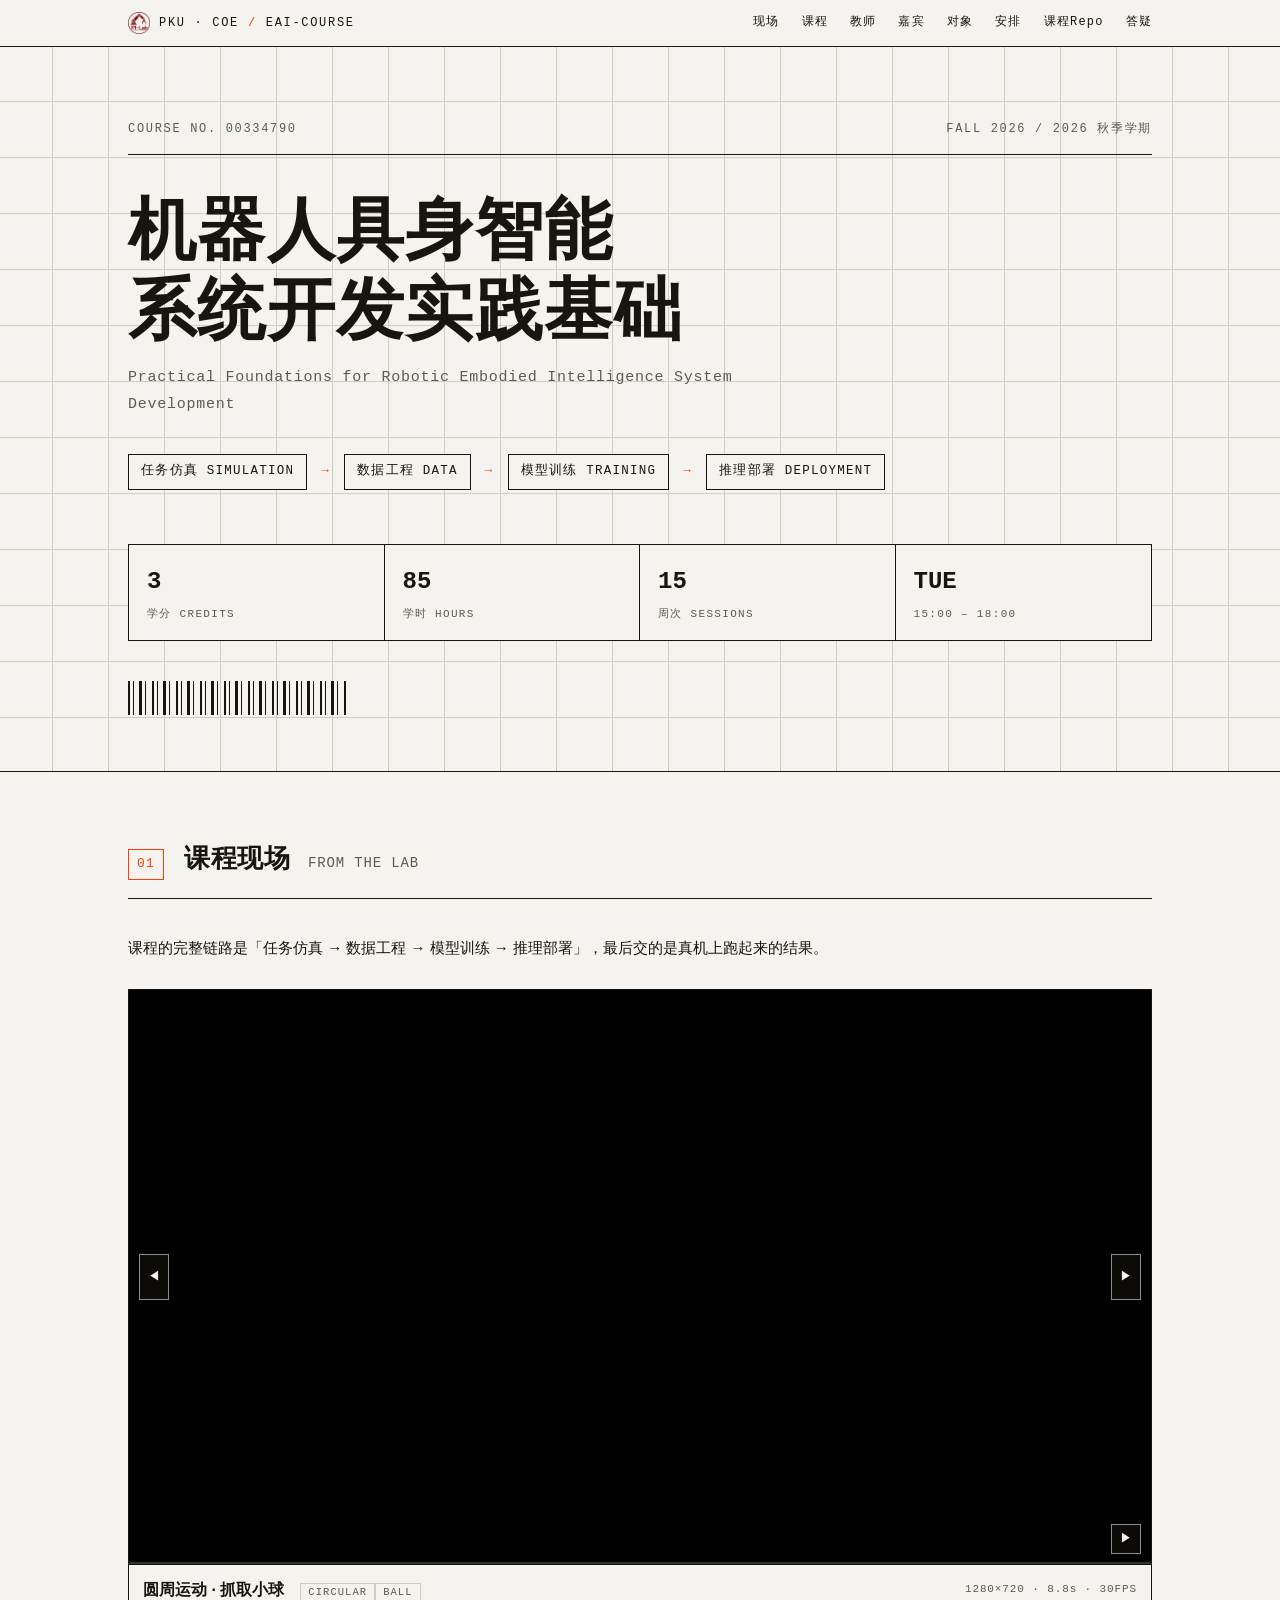
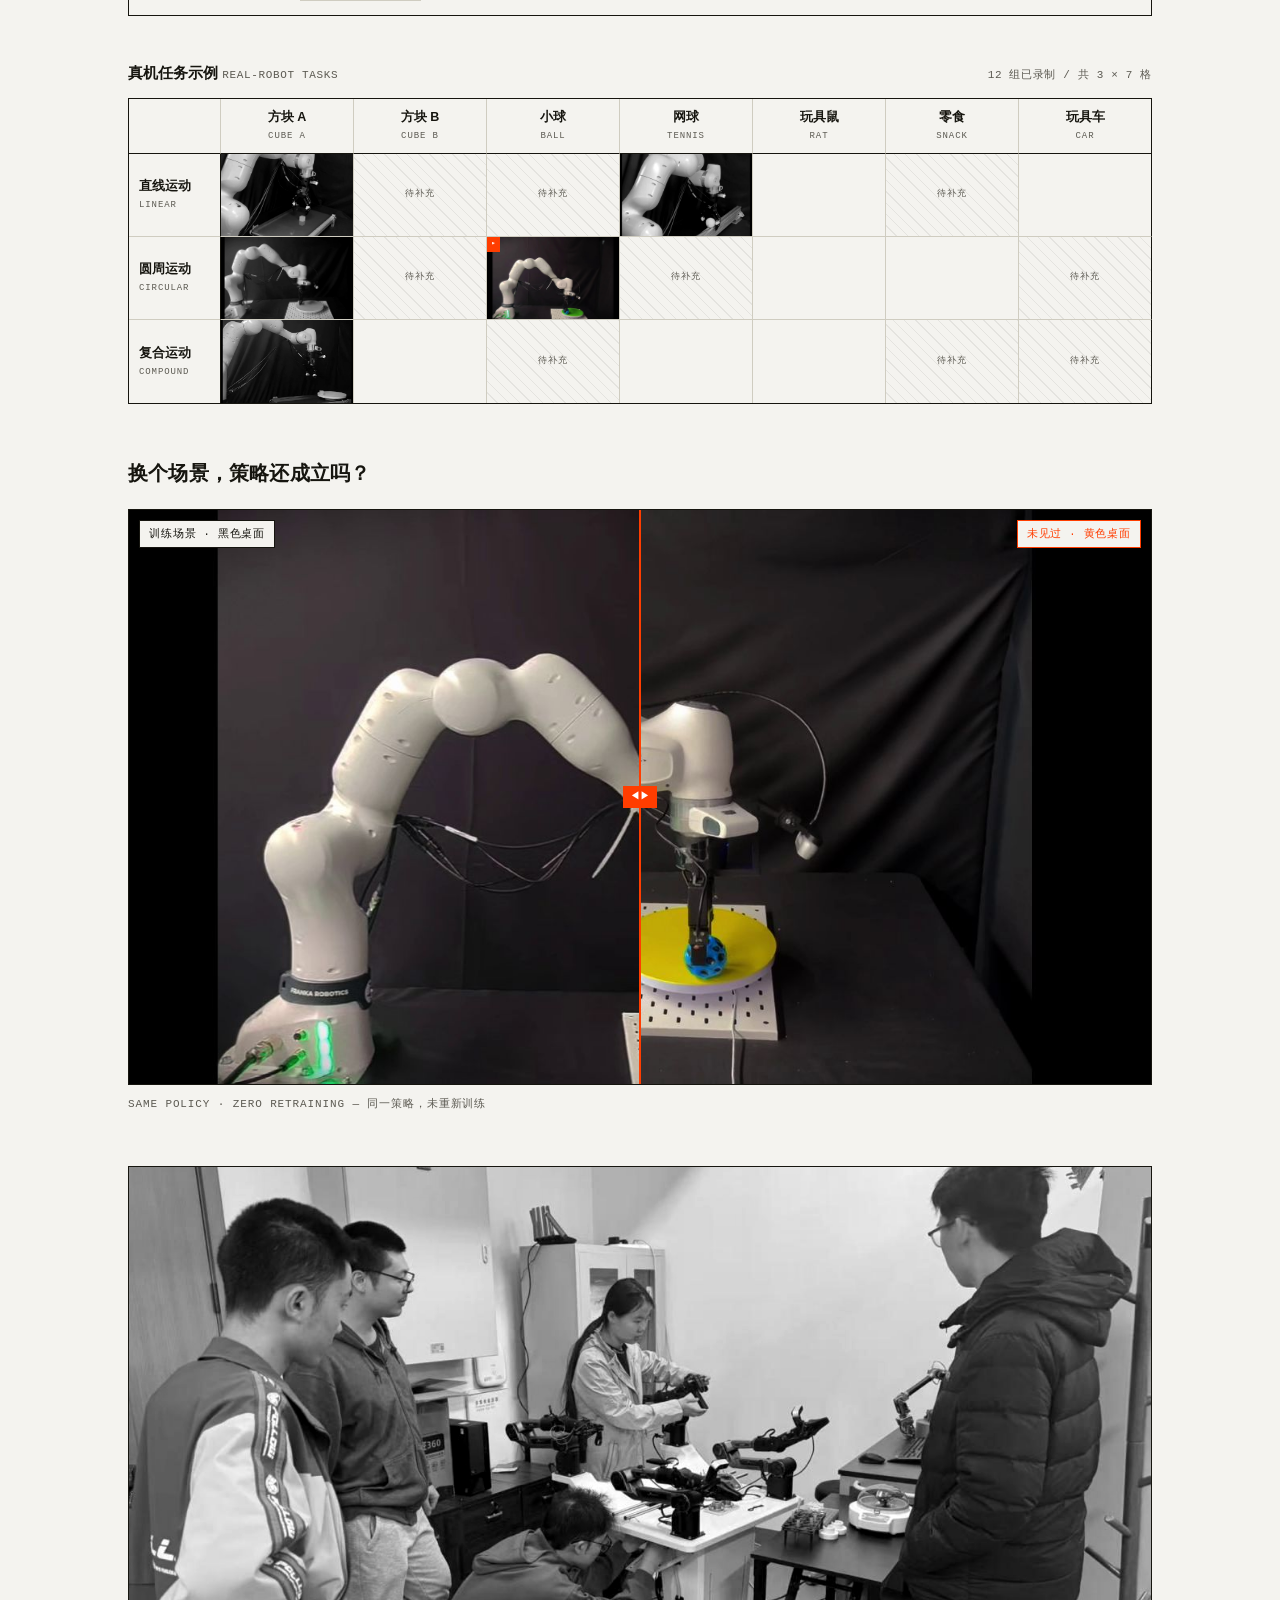
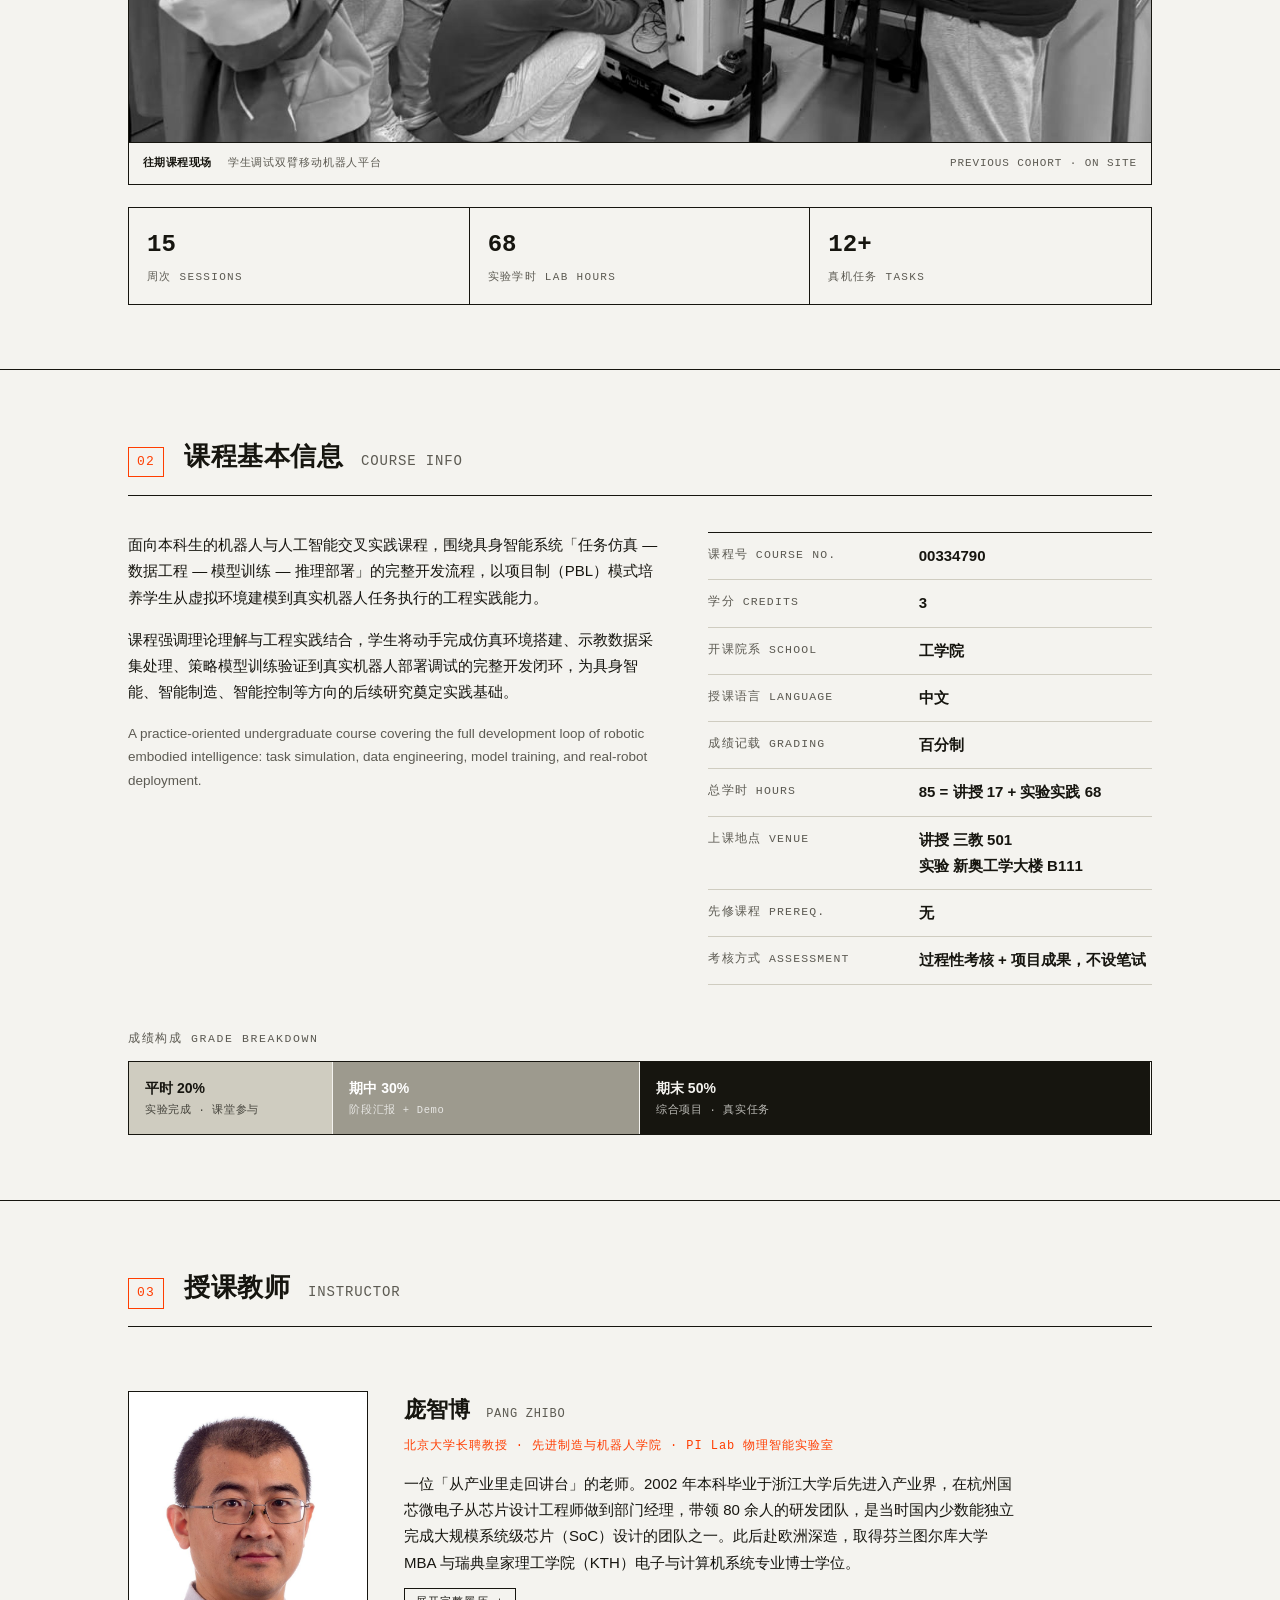
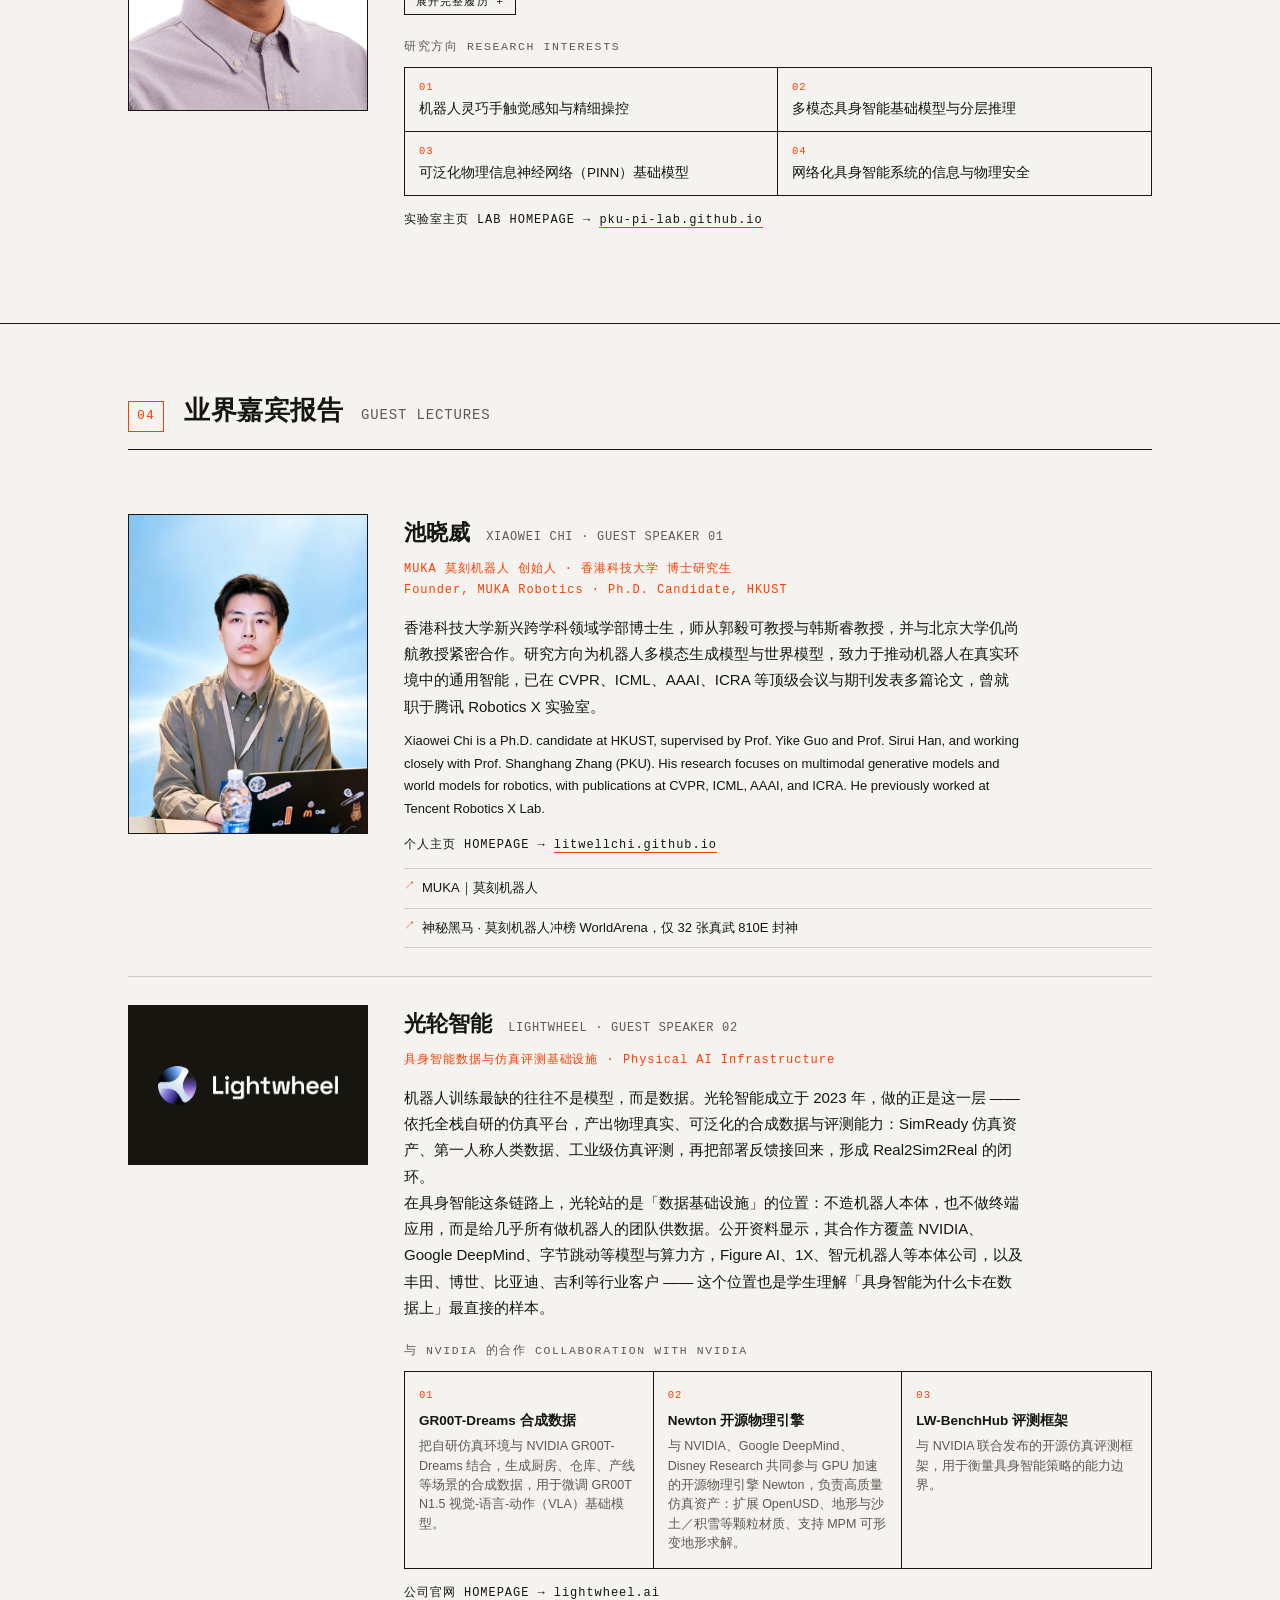
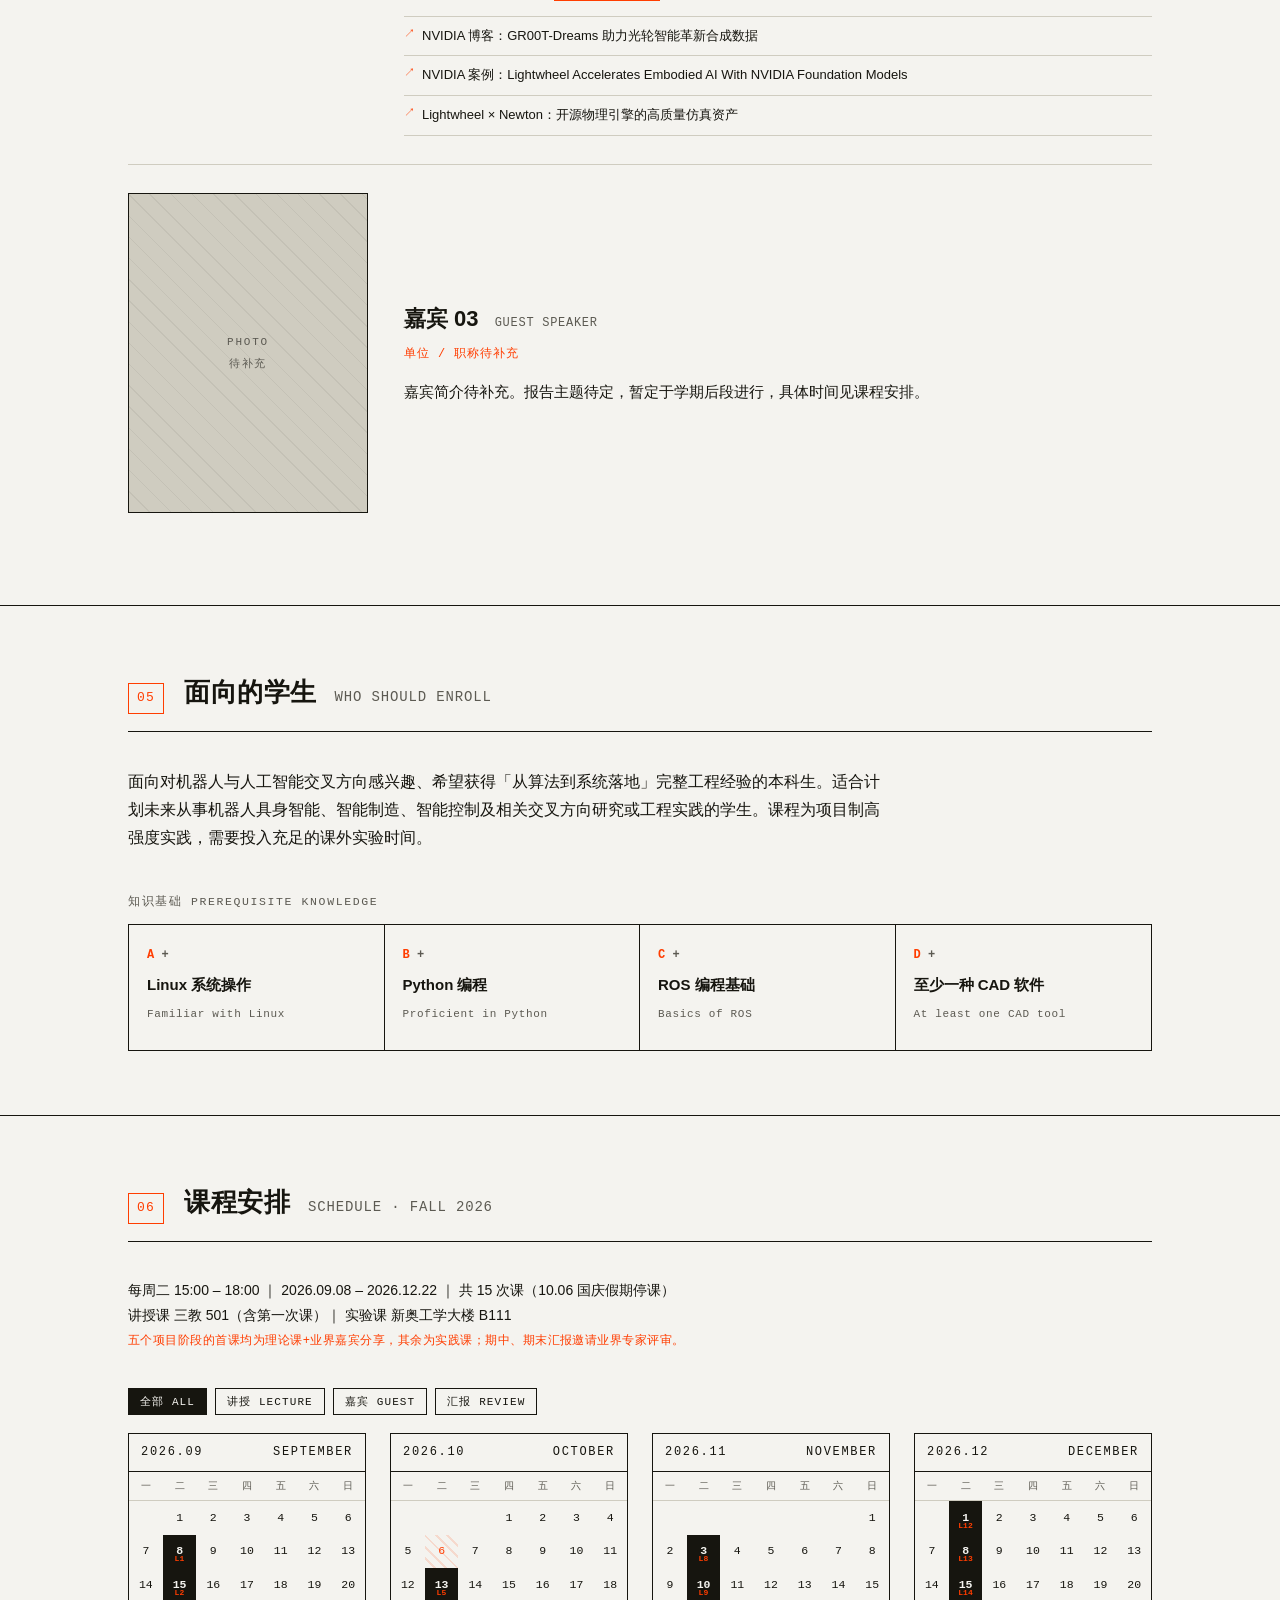
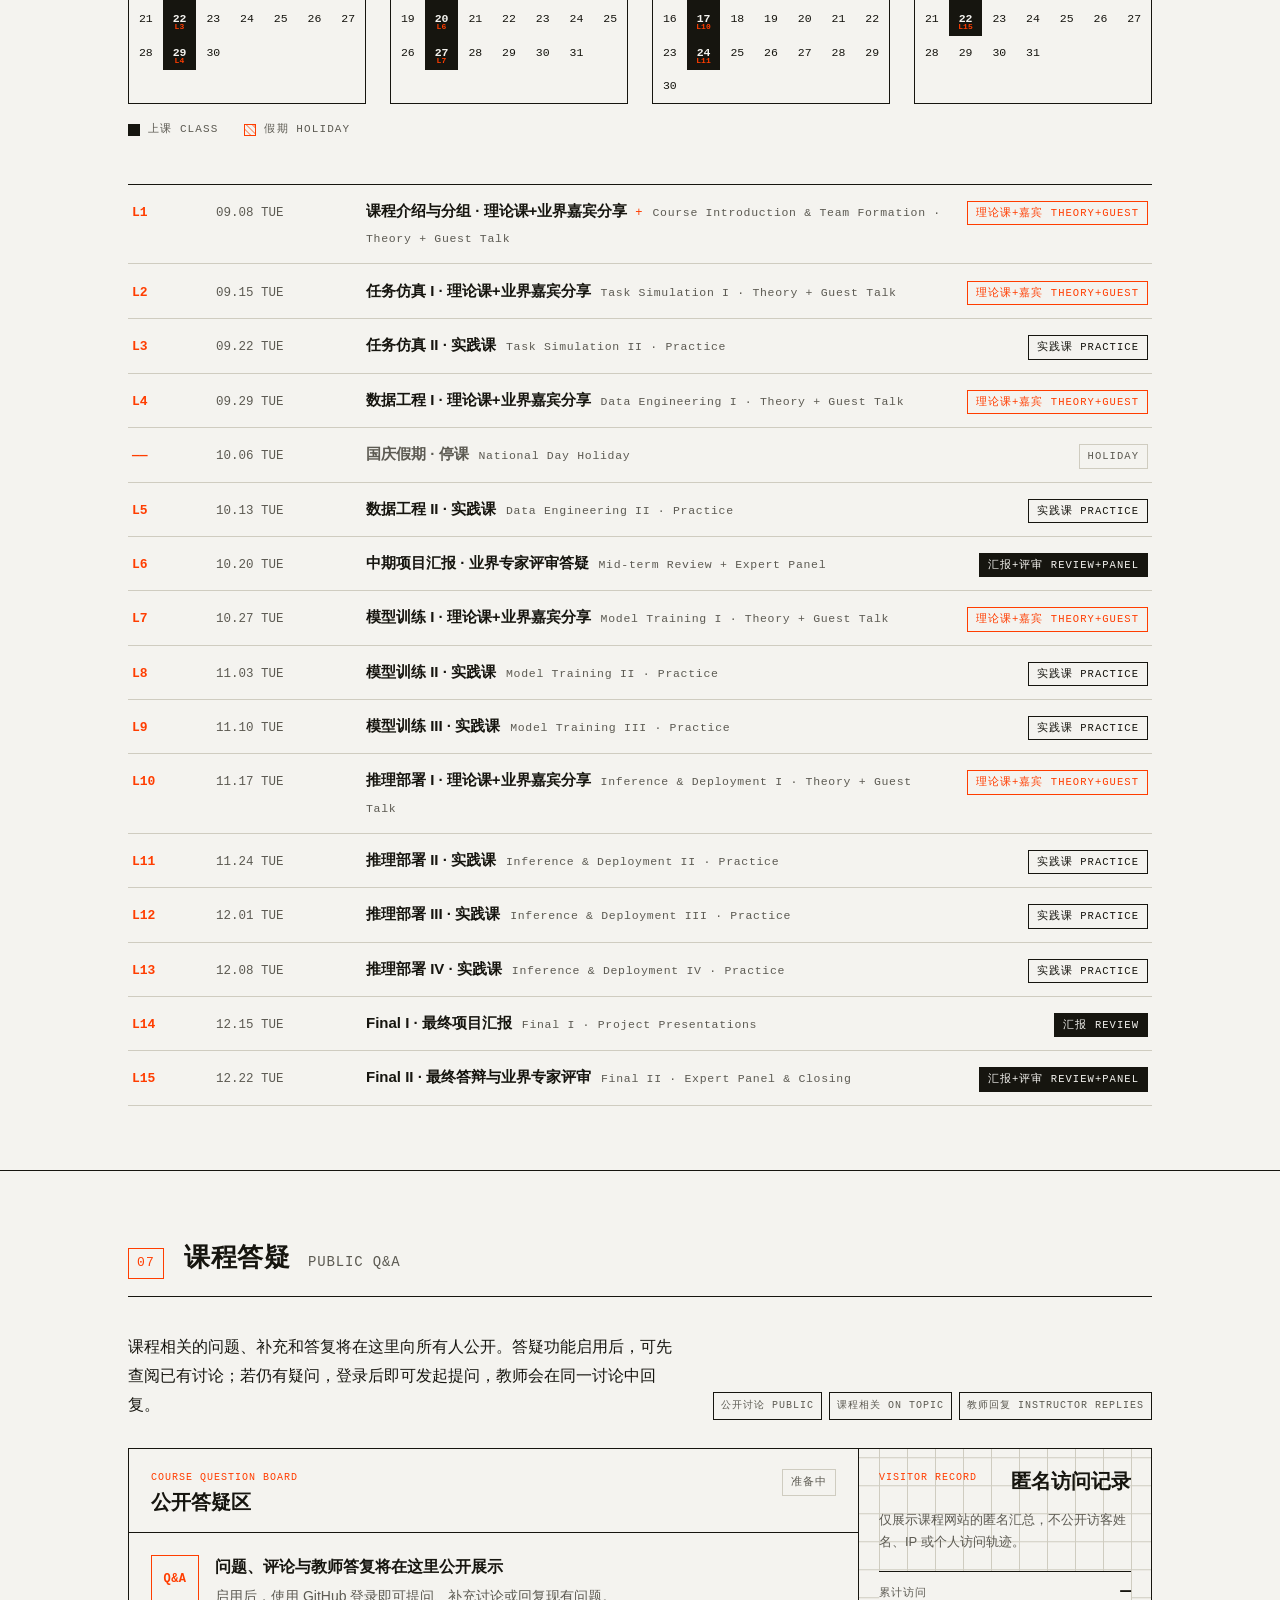
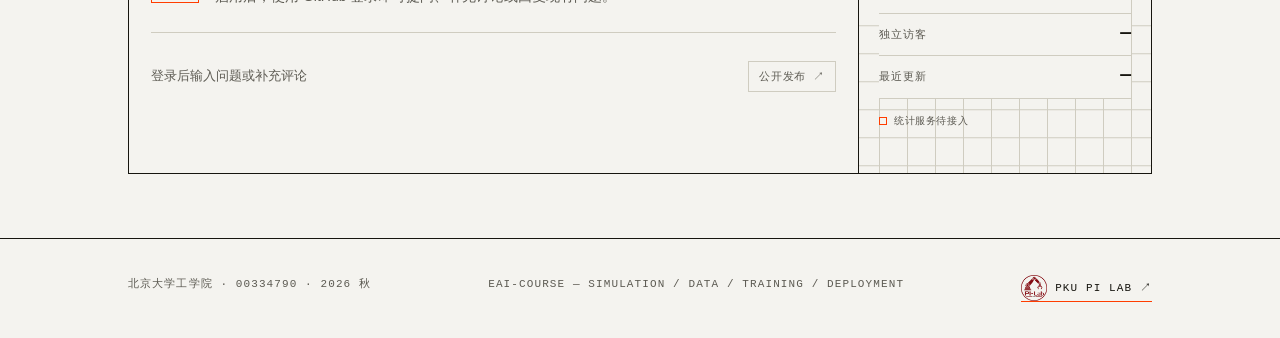
==== commit 0bf96f17: "repo: add course materials page as a standalone route 菜单加「课程Repo」，指向独立页 repo.html —— 资料要反复查， 放在首页最底下" ====
--- a/index.html
+++ b/index.html
@@ -23,6 +23,7 @@
         <a href="#guests">嘉宾</a>
         <a href="#audience">对象</a>
         <a href="#schedule">安排</a>
+        <a href="repo.html">课程Repo</a>
         <a href="#qa">答疑</a>
       </nav>
     </div>
--- a/showcase.css
+++ b/showcase.css
@@ -736,6 +736,125 @@
 }
 .session-row.is-linked { background: rgba(255, 61, 0, .1); }
 .session-row.is-hidden { display: none; }
+
+
+/* ── 子页面：返回链接 ── */
+/* 内容少时也把页脚顶到底部 */
+body:has(.subpage) { display: flex; flex-direction: column; min-height: 100vh; }
+body:has(.subpage) .subpage { flex: 1; }
+.subpage { border-bottom: none; }
+.backlink {
+  display: inline-block;
+  margin-bottom: 26px;
+  font-family: var(--mono); font-size: 11.5px; letter-spacing: .08em;
+  color: var(--ink-soft); text-decoration: none;
+  border-bottom: 1px solid transparent;
+}
+.backlink:hover { color: var(--accent); border-bottom-color: var(--accent); }
+
+/* 顶栏品牌在子页面是回首页的链接 */
+a.topbar-brand { text-decoration: none; color: var(--ink); }
+a.topbar-brand:hover i { color: var(--ink); }
+
+/* ══════════ 07 课程资料 Repo ══════════ */
+.repo-top { margin-bottom: 22px; }
+.repo-lead { max-width: 62em; }
+.repo-meta {
+  margin-top: 14px; padding-top: 10px;
+  border-top: 1px solid var(--line-soft);
+  display: flex; flex-wrap: wrap; align-items: baseline; gap: 8px 20px;
+  font-family: var(--mono); font-size: 11px; letter-spacing: .06em;
+  color: var(--ink-soft);
+}
+.repo-meta a { margin-left: auto; }
+.repo-meta a { color: var(--ink); text-decoration: none; border-bottom: 1px solid var(--accent); }
+.repo-meta a:hover { color: var(--accent); }
+
+/* ── 空状态 ── */
+.repo-empty {
+  display: grid; grid-template-columns: 64px 1fr; gap: 20px;
+  border: 1px solid var(--line);
+  background: repeating-linear-gradient(45deg,
+      transparent 0 9px, rgba(22, 21, 15, .045) 9px 10px);
+  padding: 26px 24px;
+}
+.repo-empty-no {
+  font-family: var(--mono); font-size: 11px; letter-spacing: .14em;
+  color: var(--accent); border: 1px solid var(--accent);
+  padding: 3px 7px; align-self: start; text-align: center;
+}
+.repo-empty b { font-size: 16px; }
+.repo-empty p { margin-top: 8px; max-width: 52em; color: var(--ink-soft); }
+.repo-kinds {
+  margin-top: 16px; list-style: none;
+  display: flex; flex-wrap: wrap; gap: 8px;
+}
+.repo-kinds li {
+  border: 1px solid var(--line-soft); background: var(--paper);
+  padding: 5px 10px; font-size: 13px;
+}
+.repo-kinds em {
+  font-style: normal; display: block;
+  font-family: var(--mono); font-size: 9px; letter-spacing: .1em; color: var(--ink-soft);
+}
+
+/* ── 有资料时：按单元分组的文件表 ── */
+.repo-unit { border: 1px solid var(--line); margin-bottom: 18px; }
+.repo-unit-head {
+  display: flex; align-items: baseline; gap: 12px;
+  border-bottom: 1px solid var(--line);
+  padding: 9px 14px;
+}
+.repo-unit-head b { font-size: 14px; font-weight: 700; }
+.repo-unit-head em {
+  font-style: normal; font-family: var(--mono);
+  font-size: 10px; letter-spacing: .1em; color: var(--ink-soft);
+}
+.repo-unit-head span {
+  margin-left: auto; font-family: var(--mono);
+  font-size: 10.5px; letter-spacing: .08em; color: var(--ink-soft);
+}
+
+.repo-row {
+  display: grid;
+  grid-template-columns: 52px 1fr auto 54px 72px 24px;
+  gap: 16px; align-items: center;
+  padding: 11px 14px;
+  border-bottom: 1px solid var(--line-soft);
+  text-decoration: none; color: var(--ink);
+  transition: background .15s;
+}
+.repo-row:last-child { border-bottom: none; }
+.repo-row:hover { background: rgba(255, 61, 0, .06); }
+.repo-row:focus-visible { outline: 2px solid var(--accent); outline-offset: -2px; }
+
+.repo-w {
+  font-family: var(--mono); font-size: 12.5px; font-weight: 700; color: var(--accent);
+}
+.repo-title b { font-weight: 700; font-size: 14.5px; }
+.repo-title em {
+  font-style: normal; display: block; margin-top: 2px;
+  font-size: 12px; color: var(--ink-soft);
+}
+.repo-type {
+  font-family: var(--mono); font-size: 10.5px; letter-spacing: .08em;
+  border: 1px solid var(--line); padding: 2px 8px; white-space: nowrap;
+}
+.repo-ext, .repo-size {
+  font-family: var(--mono); font-size: 10.5px; letter-spacing: .06em;
+  color: var(--ink-soft); text-align: right;
+}
+.repo-go { font-family: var(--mono); font-size: 13px; color: var(--accent); text-align: right; }
+
+@media (max-width: 900px) {
+  .repo-meta { margin-left: 0; white-space: normal; }
+  .repo-row { grid-template-columns: 44px 1fr auto 20px; gap: 10px; }
+  .repo-ext, .repo-size { display: none; }
+}
+@media (max-width: 560px) {
+  .repo-empty { grid-template-columns: 1fr; gap: 14px; }
+  .repo-empty-no { justify-self: start; }
+}
 
 /* ══════════ 响应式 ══════════ */
 @media (max-width: 900px) {
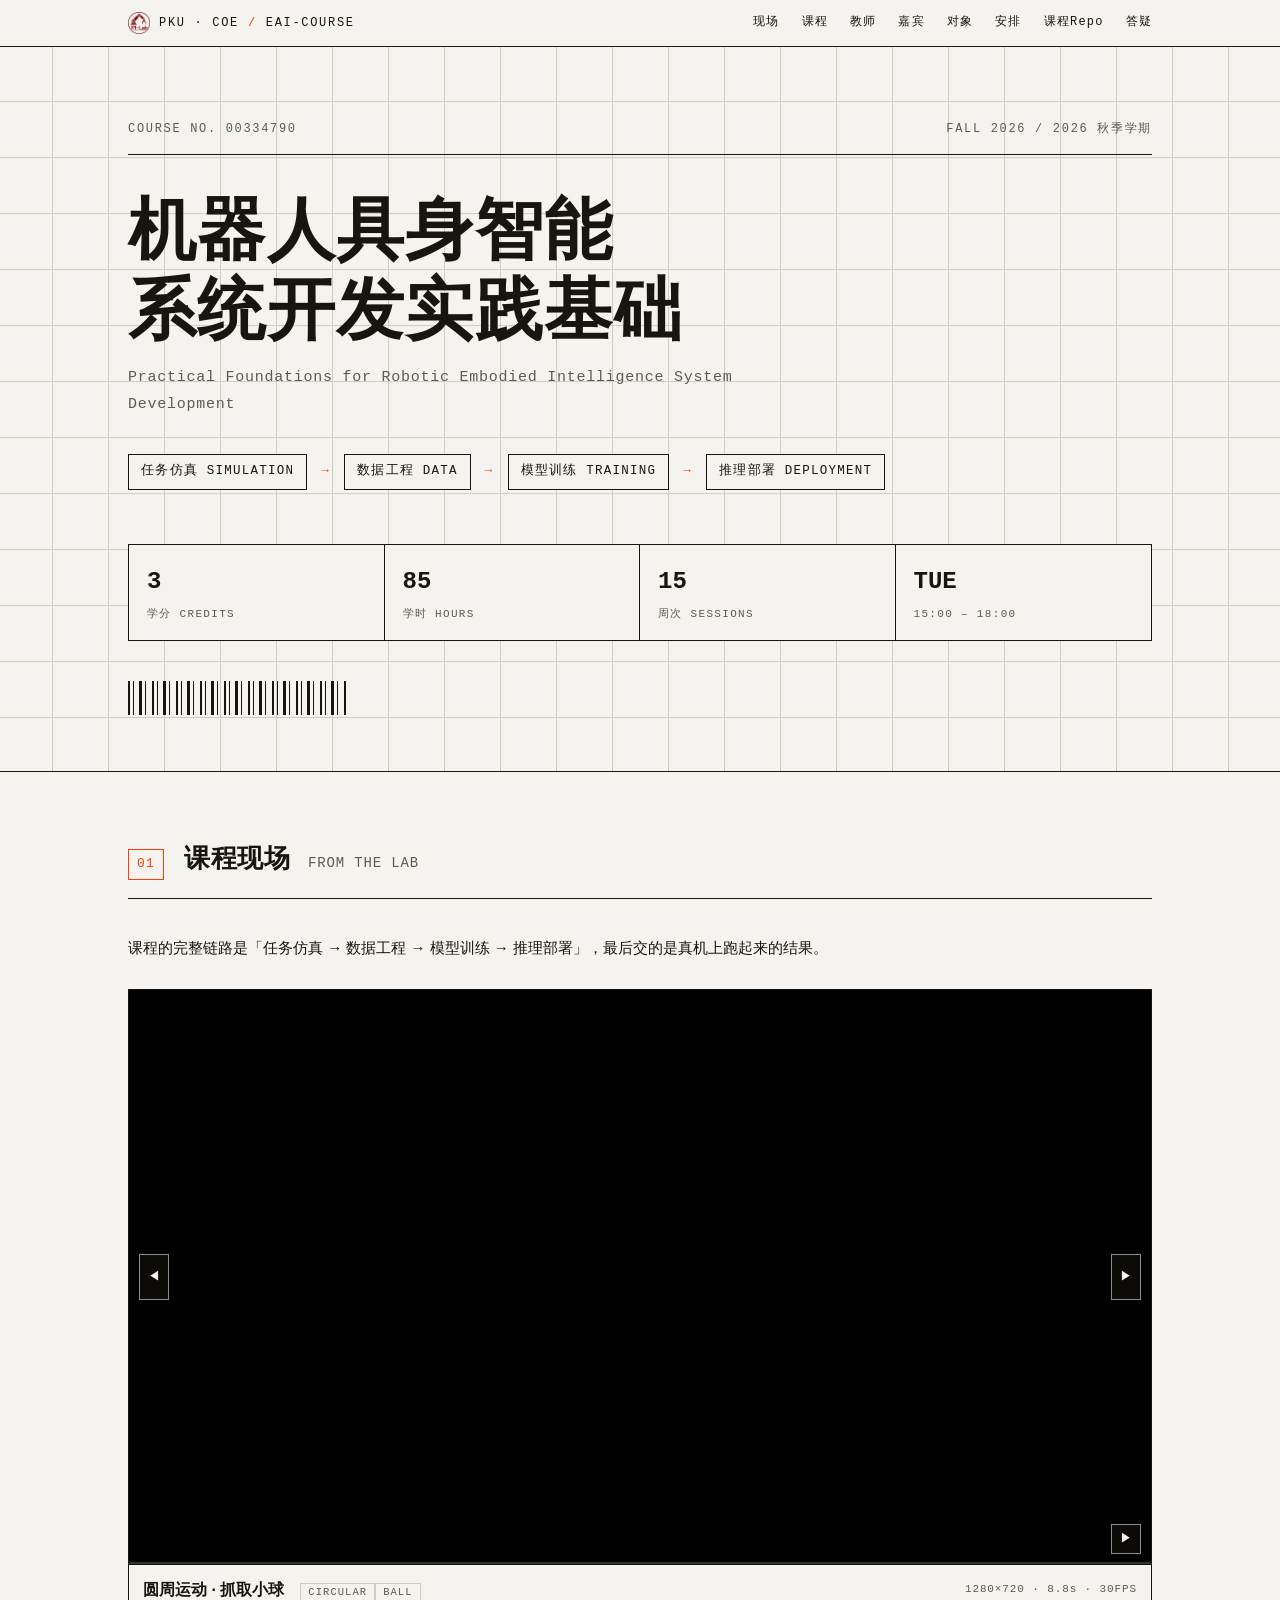
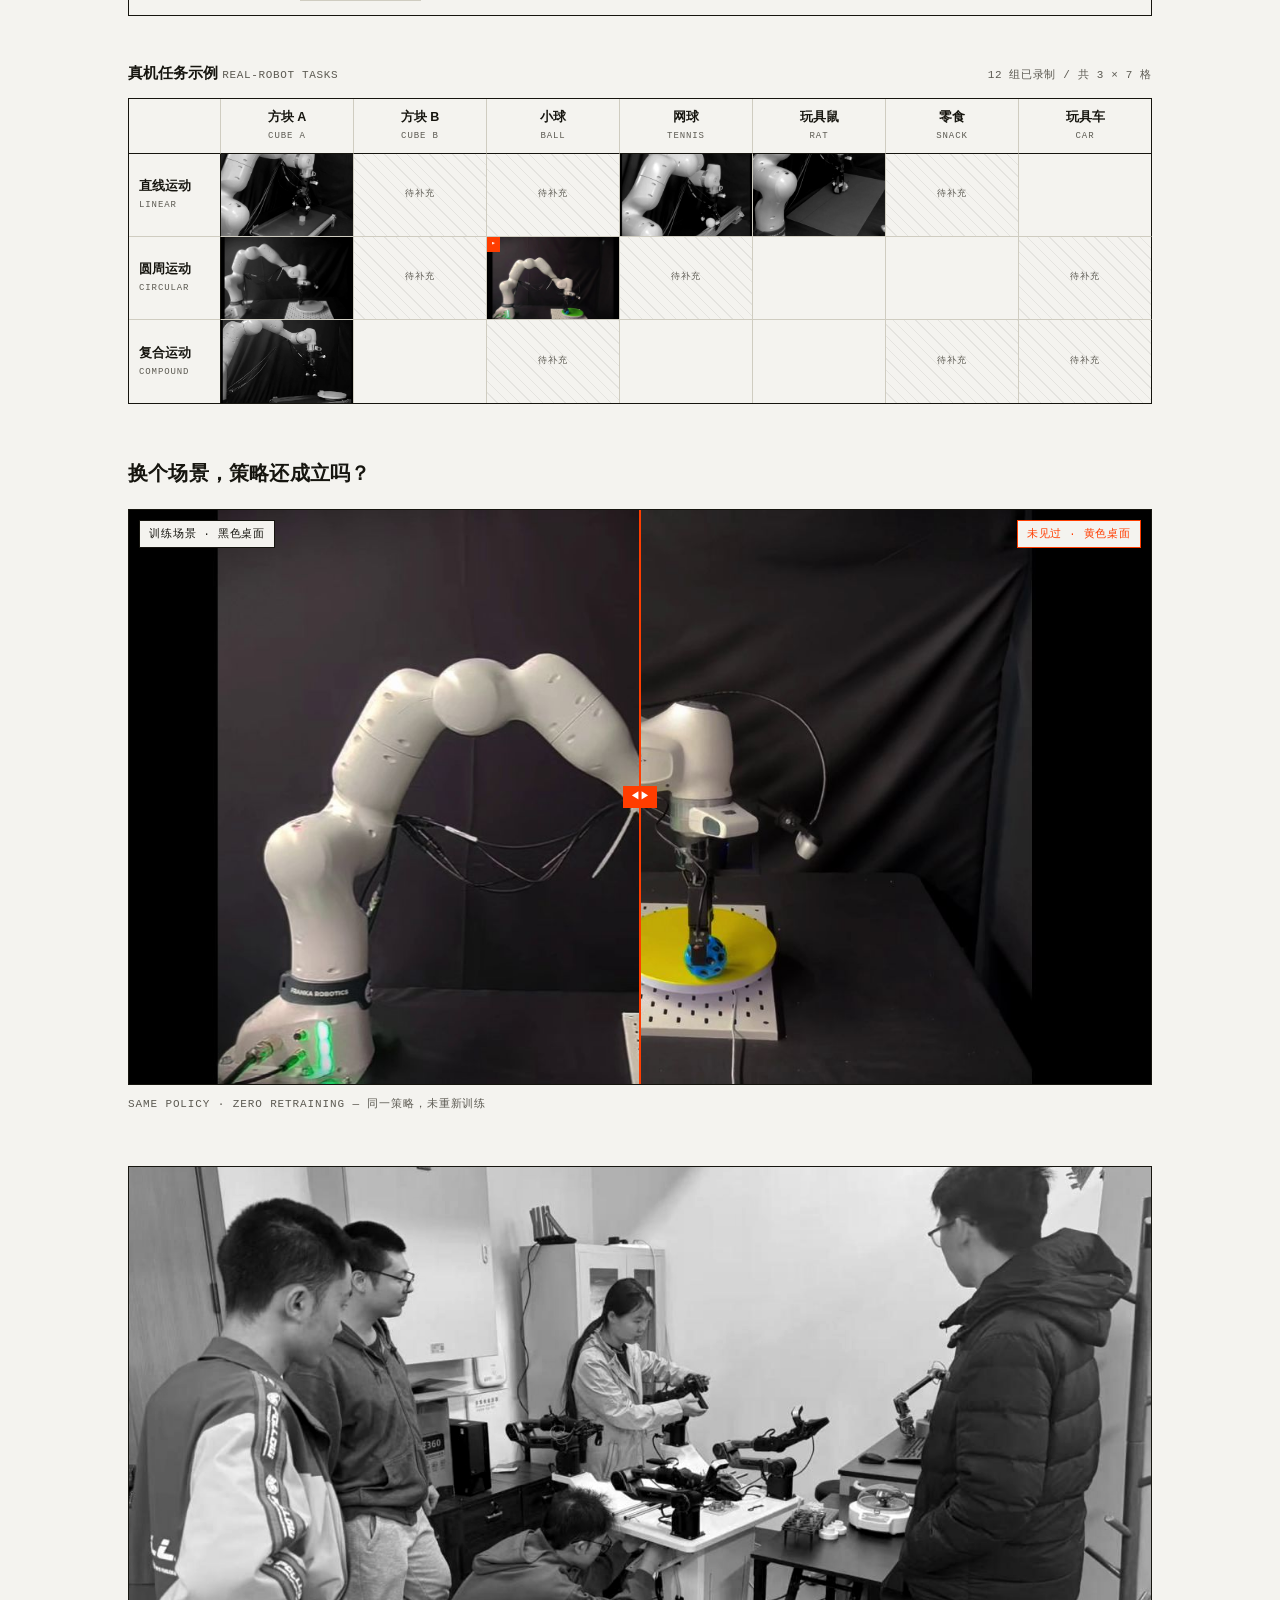
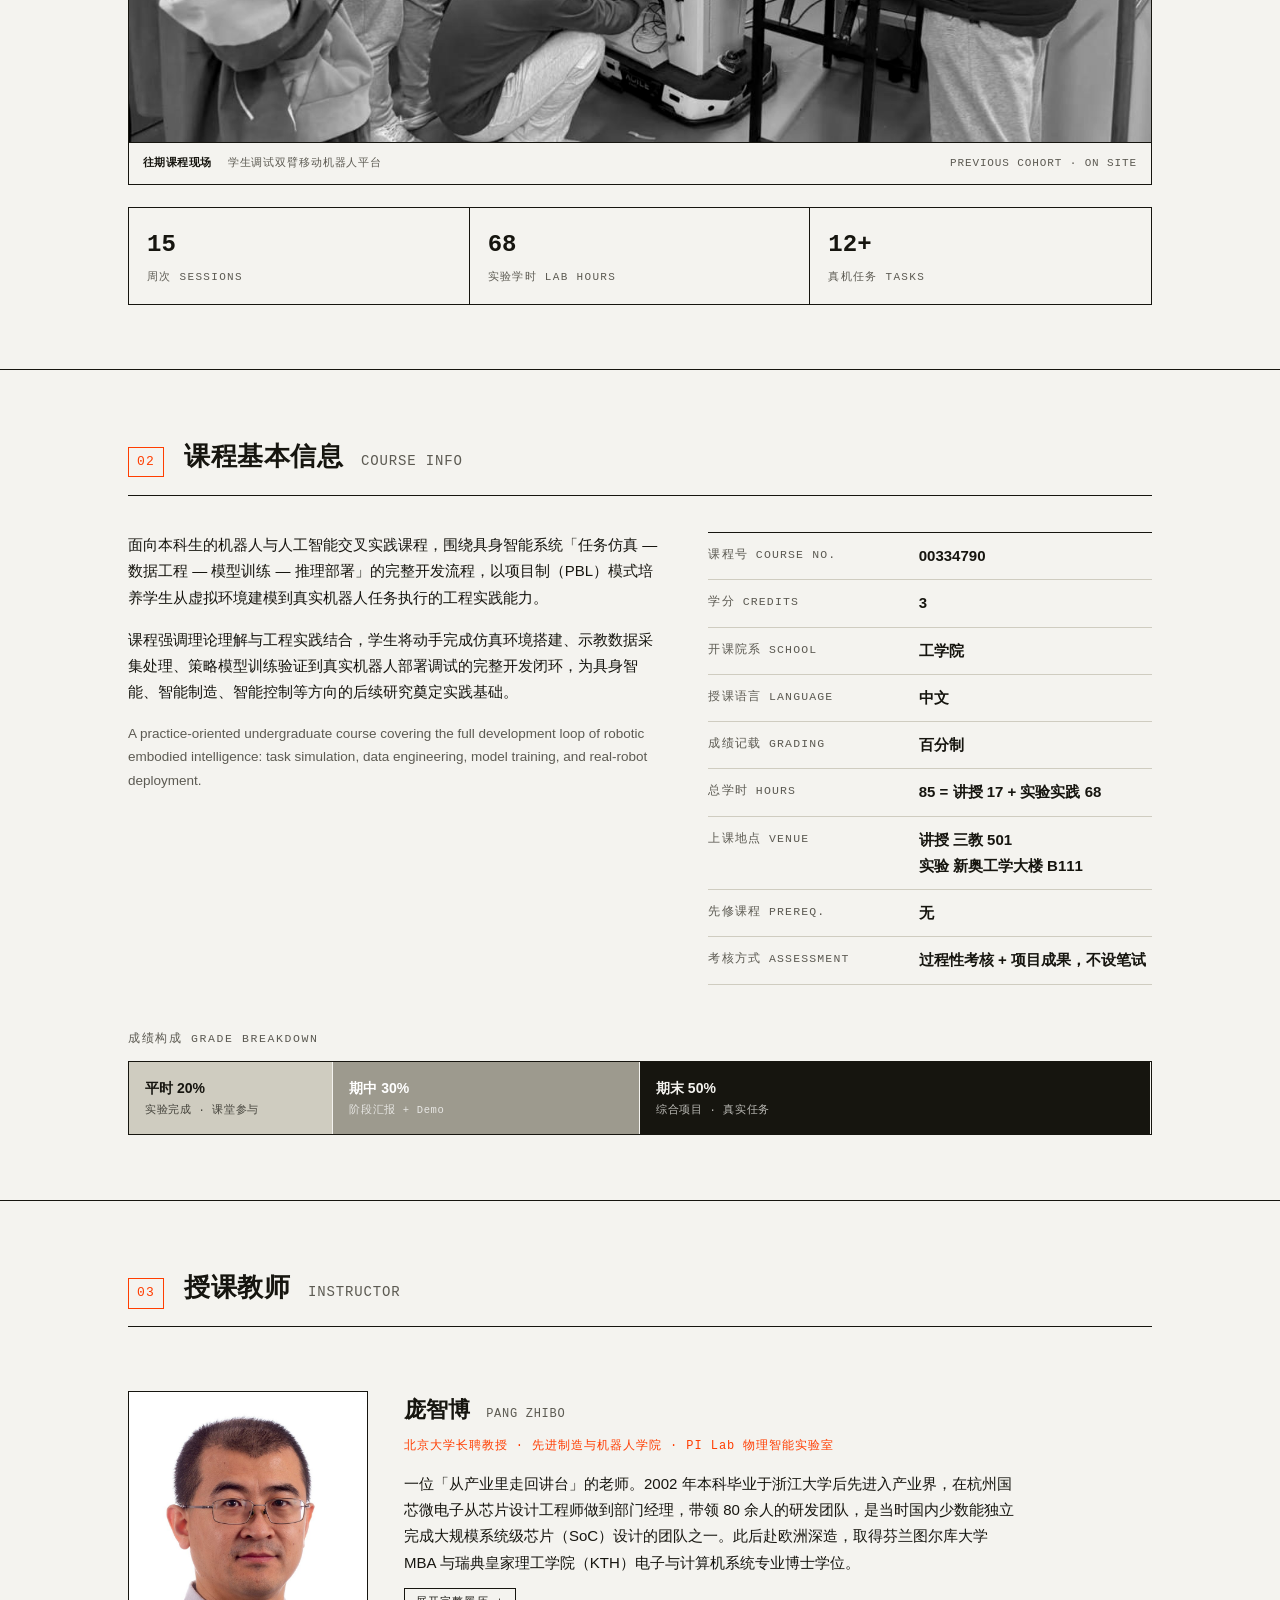
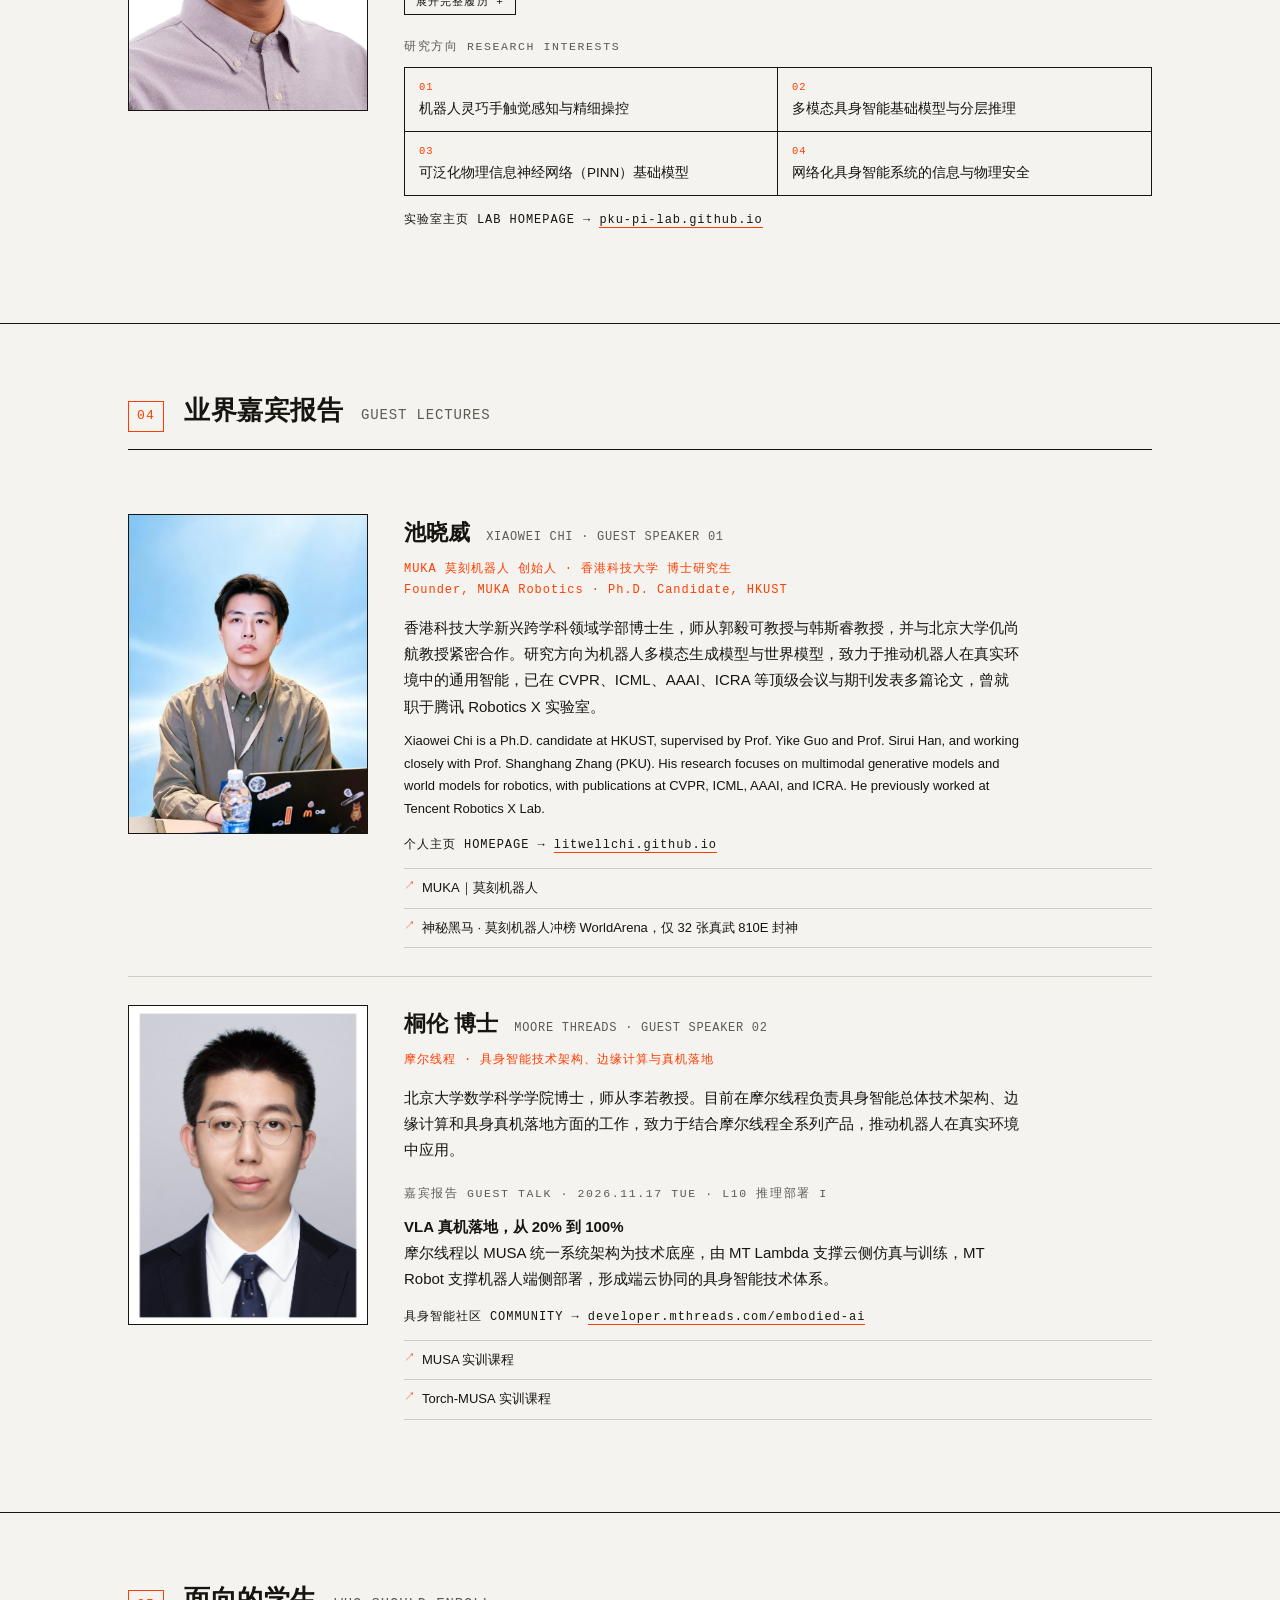
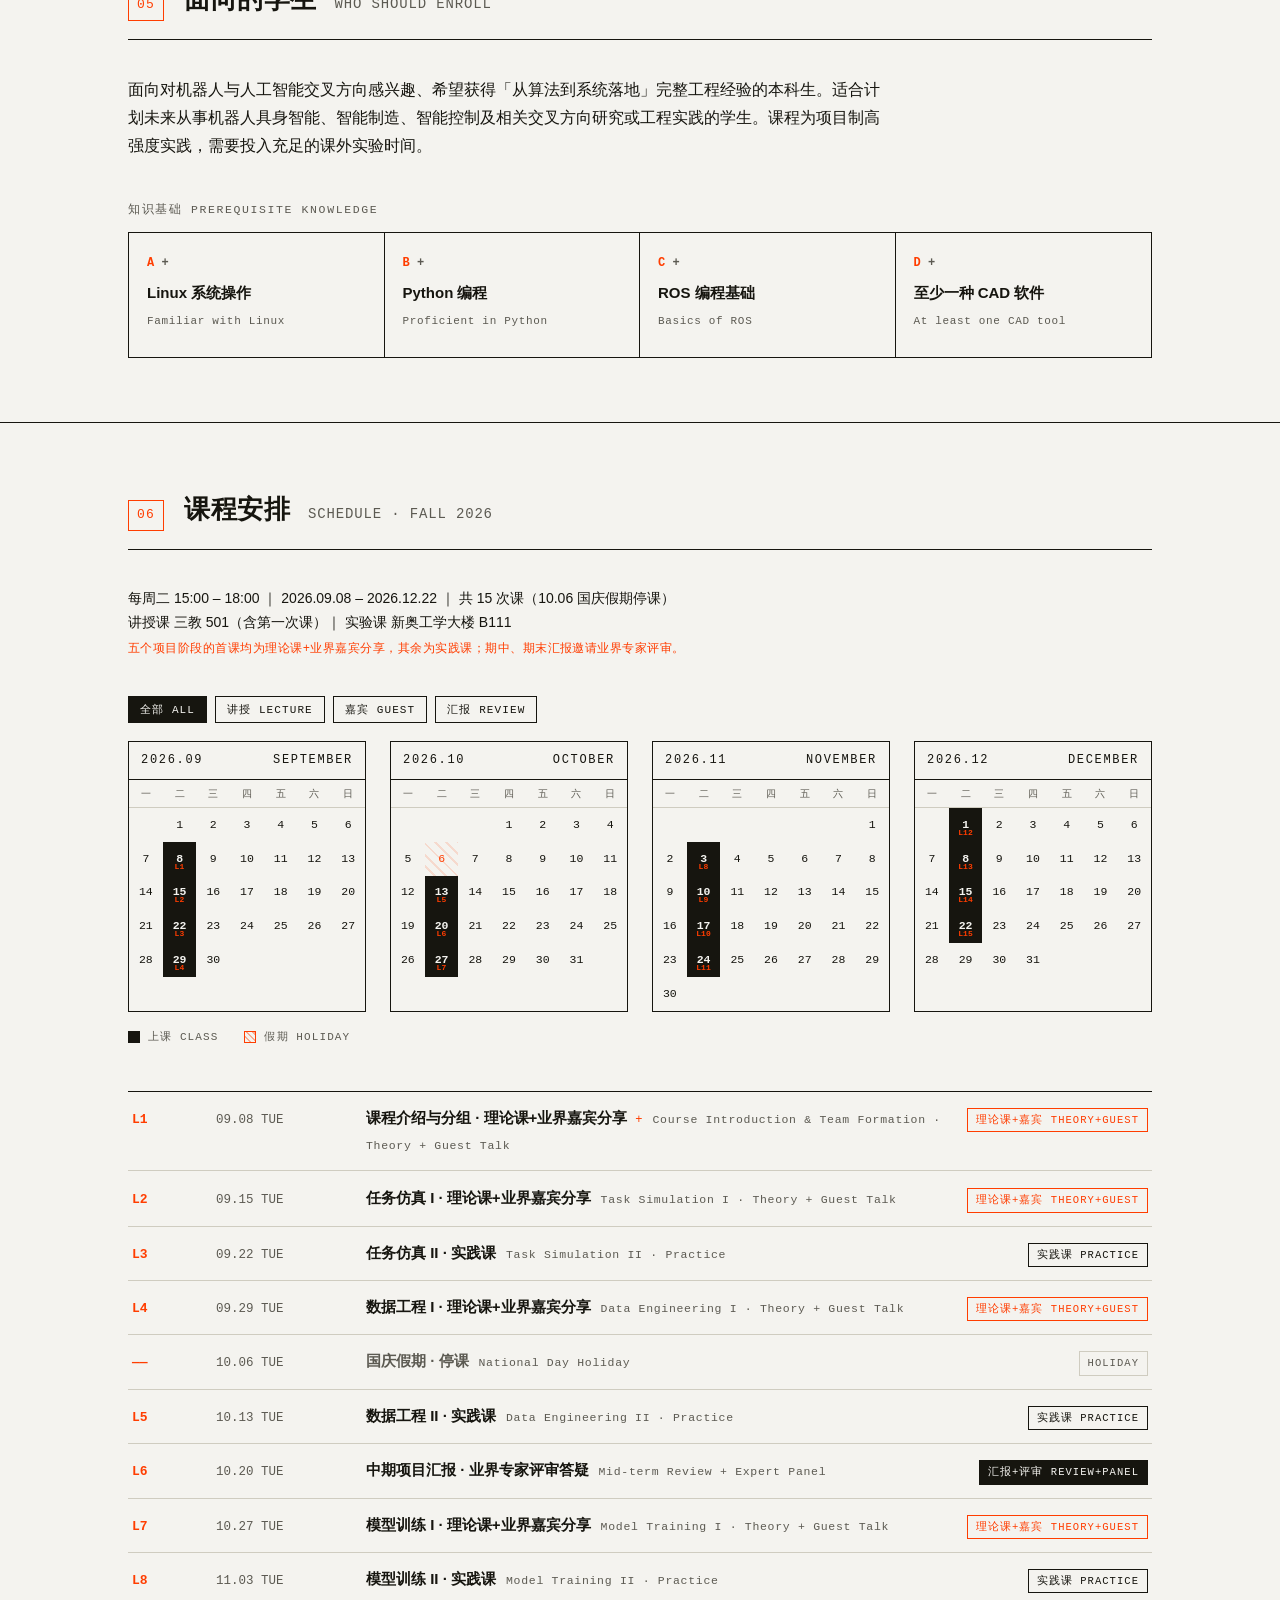
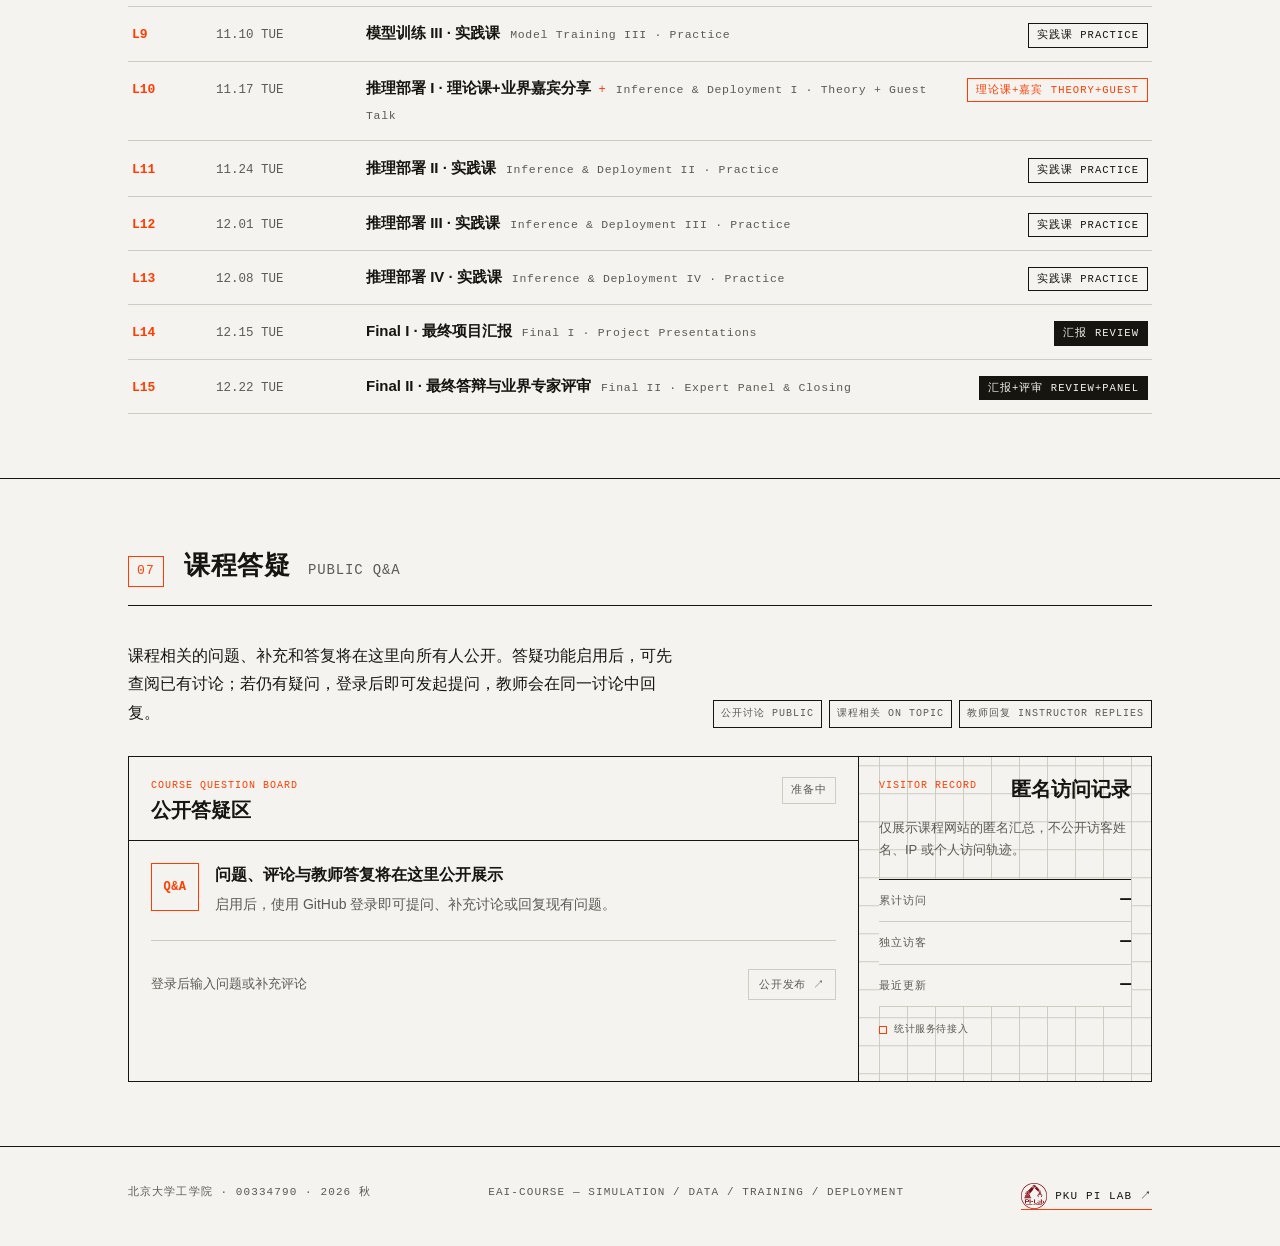
==== commit a463ebbe: "Update Nov 17 Tonglun lecture and remove Lightwheel profile" ====
--- a/index.html
+++ b/index.html
@@ -3,6 +3,7 @@
 <head>
   <meta charset="UTF-8" />
   <meta name="viewport" content="width=device-width, initial-scale=1.0" />
+  <link rel="icon" type="image/png" href="images/logo-pi-lab.png" />
   <title>机器人具身智能系统开发实践基础 · 00334790 · 2026 秋</title>
   <meta name="description" content="北京大学工学院本科生实践课程：任务仿真 — 数据工程 — 模型训练 — 推理部署。Practical Foundations for Robotic Embodied Intelligence System Development." />
   <link rel="stylesheet" href="styles.css" />
@@ -239,54 +240,25 @@
             </ul>
           </div>
         </div>
-        <div class="person guest">
-          <div class="person-logo">
-            <img src="images/logo-lightwheel.png" alt="光轮智能 Lightwheel" />
-          </div>
+        <div class="person guest" id="guest-tonglun">
+          <div class="person-photo"><img src="images/guest-tonglun.jpg" alt="桐伦博士，摩尔线程" loading="lazy" /></div>
           <div class="person-info">
-            <h3>光轮智能 <span class="en">LIGHTWHEEL · GUEST SPEAKER 02</span></h3>
-            <p class="person-title">具身智能数据与仿真评测基础设施 · Physical AI Infrastructure</p>
-            <p class="person-bio">机器人训练最缺的往往不是模型，而是数据。光轮智能成立于 2023 年，做的正是这一层 —— 依托全栈自研的仿真平台，产出物理真实、可泛化的合成数据与评测能力：SimReady 仿真资产、第一人称人类数据、工业级仿真评测，再把部署反馈接回来，形成 Real2Sim2Real 的闭环。</p>
-            <p class="person-bio">在具身智能这条链路上，光轮站的是「数据基础设施」的位置：不造机器人本体，也不做终端应用，而是给几乎所有做机器人的团队供数据。公开资料显示，其合作方覆盖 NVIDIA、Google DeepMind、字节跳动等模型与算力方，Figure AI、1X、智元机器人等本体公司，以及丰田、博世、比亚迪、吉利等行业客户 —— 这个位置也是学生理解「具身智能为什么卡在数据上」最直接的样本。</p>
-
+            <h3>桐伦 博士 <span class="en">MOORE THREADS · GUEST SPEAKER 02</span></h3>
+            <p class="person-title">摩尔线程 · 具身智能技术架构、边缘计算与真机落地</p>
+            <p class="person-bio">北京大学数学科学学院博士，师从李若教授。目前在摩尔线程负责具身智能总体技术架构、边缘计算和具身真机落地方面的工作，致力于结合摩尔线程全系列产品，推动机器人在真实环境中应用。</p>
             <div class="collab">
-              <span class="collab-label">与 NVIDIA 的合作 COLLABORATION WITH NVIDIA</span>
-              <div class="collab-grid">
-                <div>
-                  <span class="collab-no">01</span>
-                  <b>GR00T-Dreams 合成数据</b>
-                  <p>把自研仿真环境与 NVIDIA GR00T-Dreams 结合，生成厨房、仓库、产线等场景的合成数据，用于微调 GR00T N1.5 视觉-语言-动作（VLA）基础模型。</p>
-                </div>
-                <div>
-                  <span class="collab-no">02</span>
-                  <b>Newton 开源物理引擎</b>
-                  <p>与 NVIDIA、Google DeepMind、Disney Research 共同参与 GPU 加速的开源物理引擎 Newton，负责高质量仿真资产：扩展 OpenUSD、地形与沙土／积雪等颗粒材质、支持 MPM 可形变地形求解。</p>
-                </div>
-                <div>
-                  <span class="collab-no">03</span>
-                  <b>LW-BenchHub 评测框架</b>
-                  <p>与 NVIDIA 联合发布的开源仿真评测框架，用于衡量具身智能策略的能力边界。</p>
-                </div>
-              </div>
-            </div>
-
+              <span class="collab-label">嘉宾报告 GUEST TALK · 2026.11.17 TUE · L10 推理部署 I</span>
+              <h4>VLA 真机落地，从 20% 到 100%</h4>
+              <p class="person-bio">摩尔线程以 MUSA 统一系统架构为技术底座，由 MT Lambda 支撑云侧仿真与训练，MT Robot 支撑机器人端侧部署，形成端云协同的具身智能技术体系。</p>
+            </div>
             <p class="person-link">
-              公司官网 HOMEPAGE →
-              <a href="https://lightwheel.ai/" target="_blank" rel="noopener">lightwheel.ai</a>
+              具身智能社区 COMMUNITY →
+              <a href="https://developer.mthreads.com/embodied-ai" target="_blank" rel="noopener">developer.mthreads.com/embodied-ai</a>
             </p>
             <ul class="newslinks">
-              <li><a href="https://blogs.nvidia.cn/blog/gt00t-dreams-lightwheel/" target="_blank" rel="noopener">NVIDIA 博客：GR00T-Dreams 助力光轮智能革新合成数据</a></li>
-              <li><a href="https://www.nvidia.com/en-us/case-studies/lightwheel/" target="_blank" rel="noopener">NVIDIA 案例：Lightwheel Accelerates Embodied AI With NVIDIA Foundation Models</a></li>
-              <li><a href="https://lightwheel.ai/media/lightwheel-newton" target="_blank" rel="noopener">Lightwheel × Newton：开源物理引擎的高质量仿真资产</a></li>
+              <li><a href="https://academy.mthreads.com/course/155" target="_blank" rel="noopener">MUSA 实训课程</a></li>
+              <li><a href="https://academy.mthreads.com/course/156" target="_blank" rel="noopener">Torch-MUSA 实训课程</a></li>
             </ul>
-          </div>
-        </div>
-        <div class="person guest">
-          <div class="person-photo"><span>PHOTO<br />待补充</span></div>
-          <div class="person-info">
-            <h3>嘉宾 03 <span class="en">GUEST SPEAKER</span></h3>
-            <p class="person-title">单位 / 职称待补充</p>
-            <p class="person-bio">嘉宾简介待补充。报告主题待定，暂定于学期后段进行，具体时间见课程安排。</p>
           </div>
         </div>
       </div>
